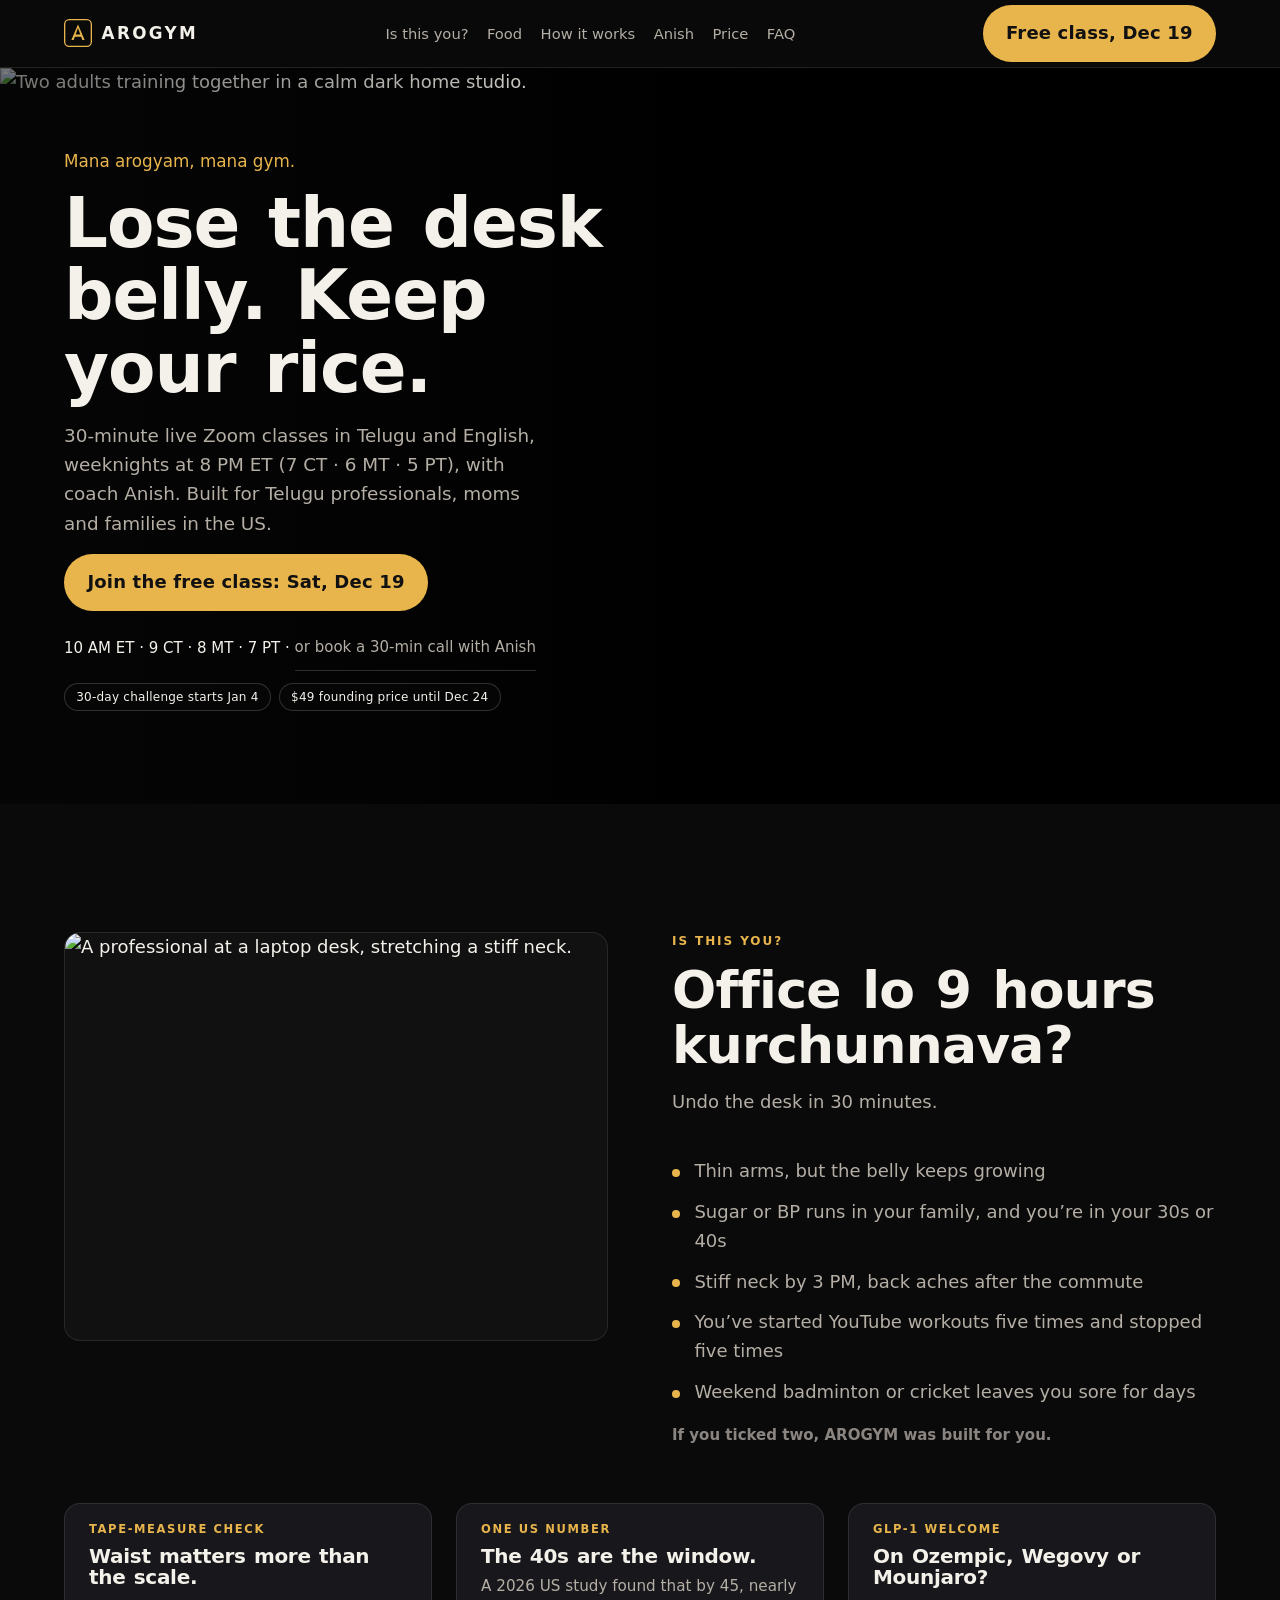
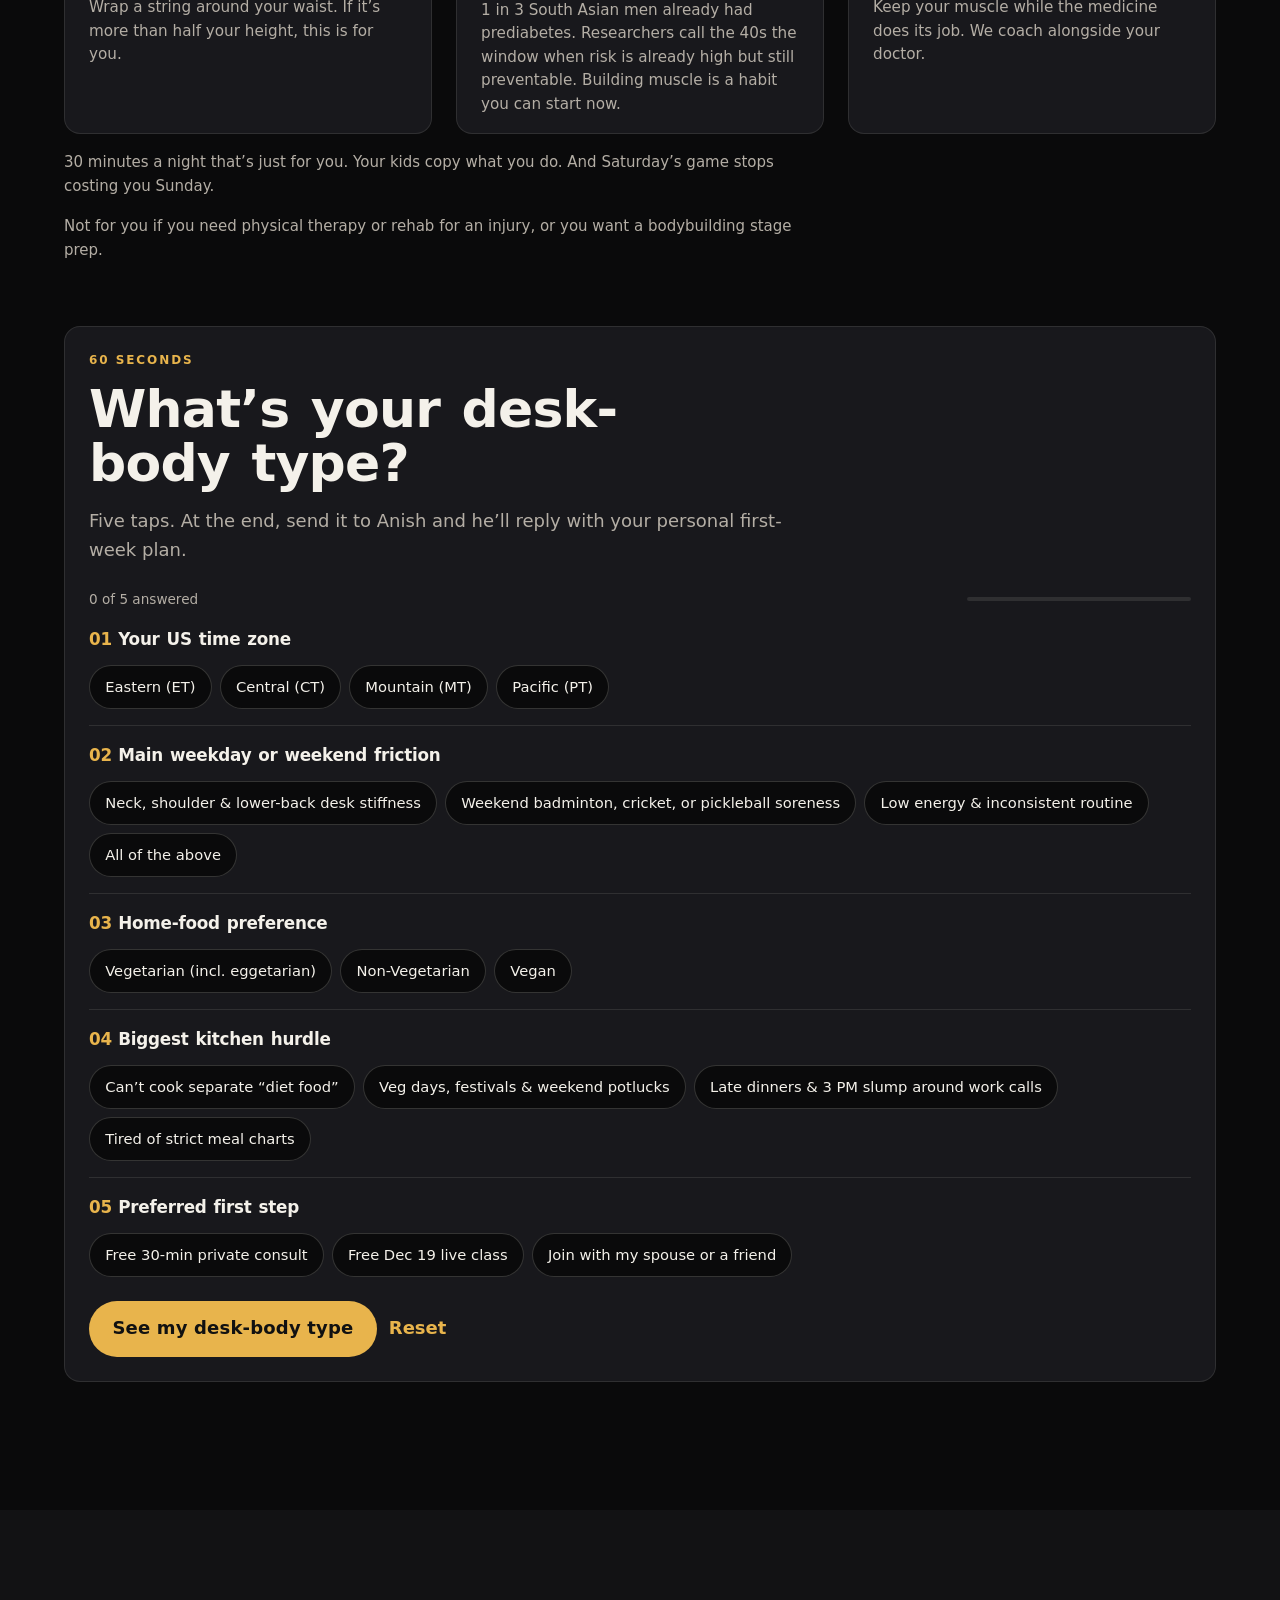
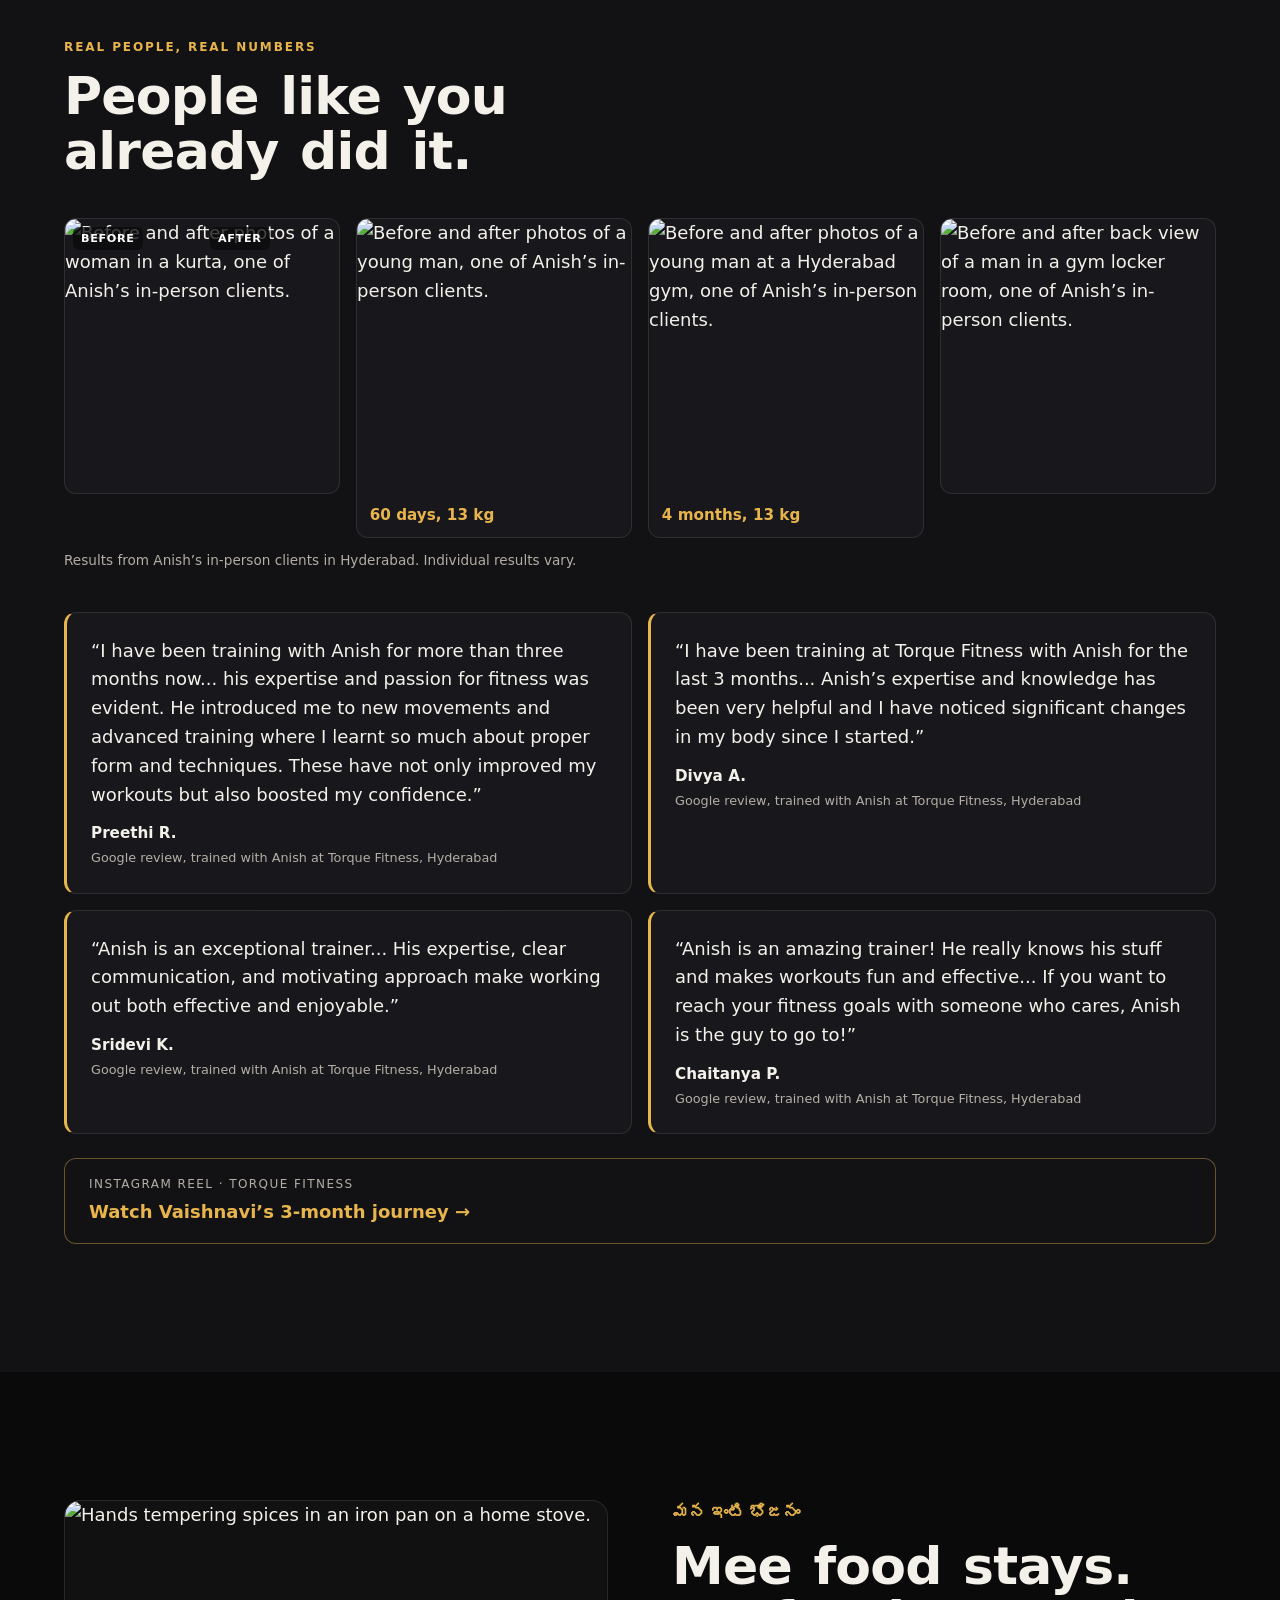
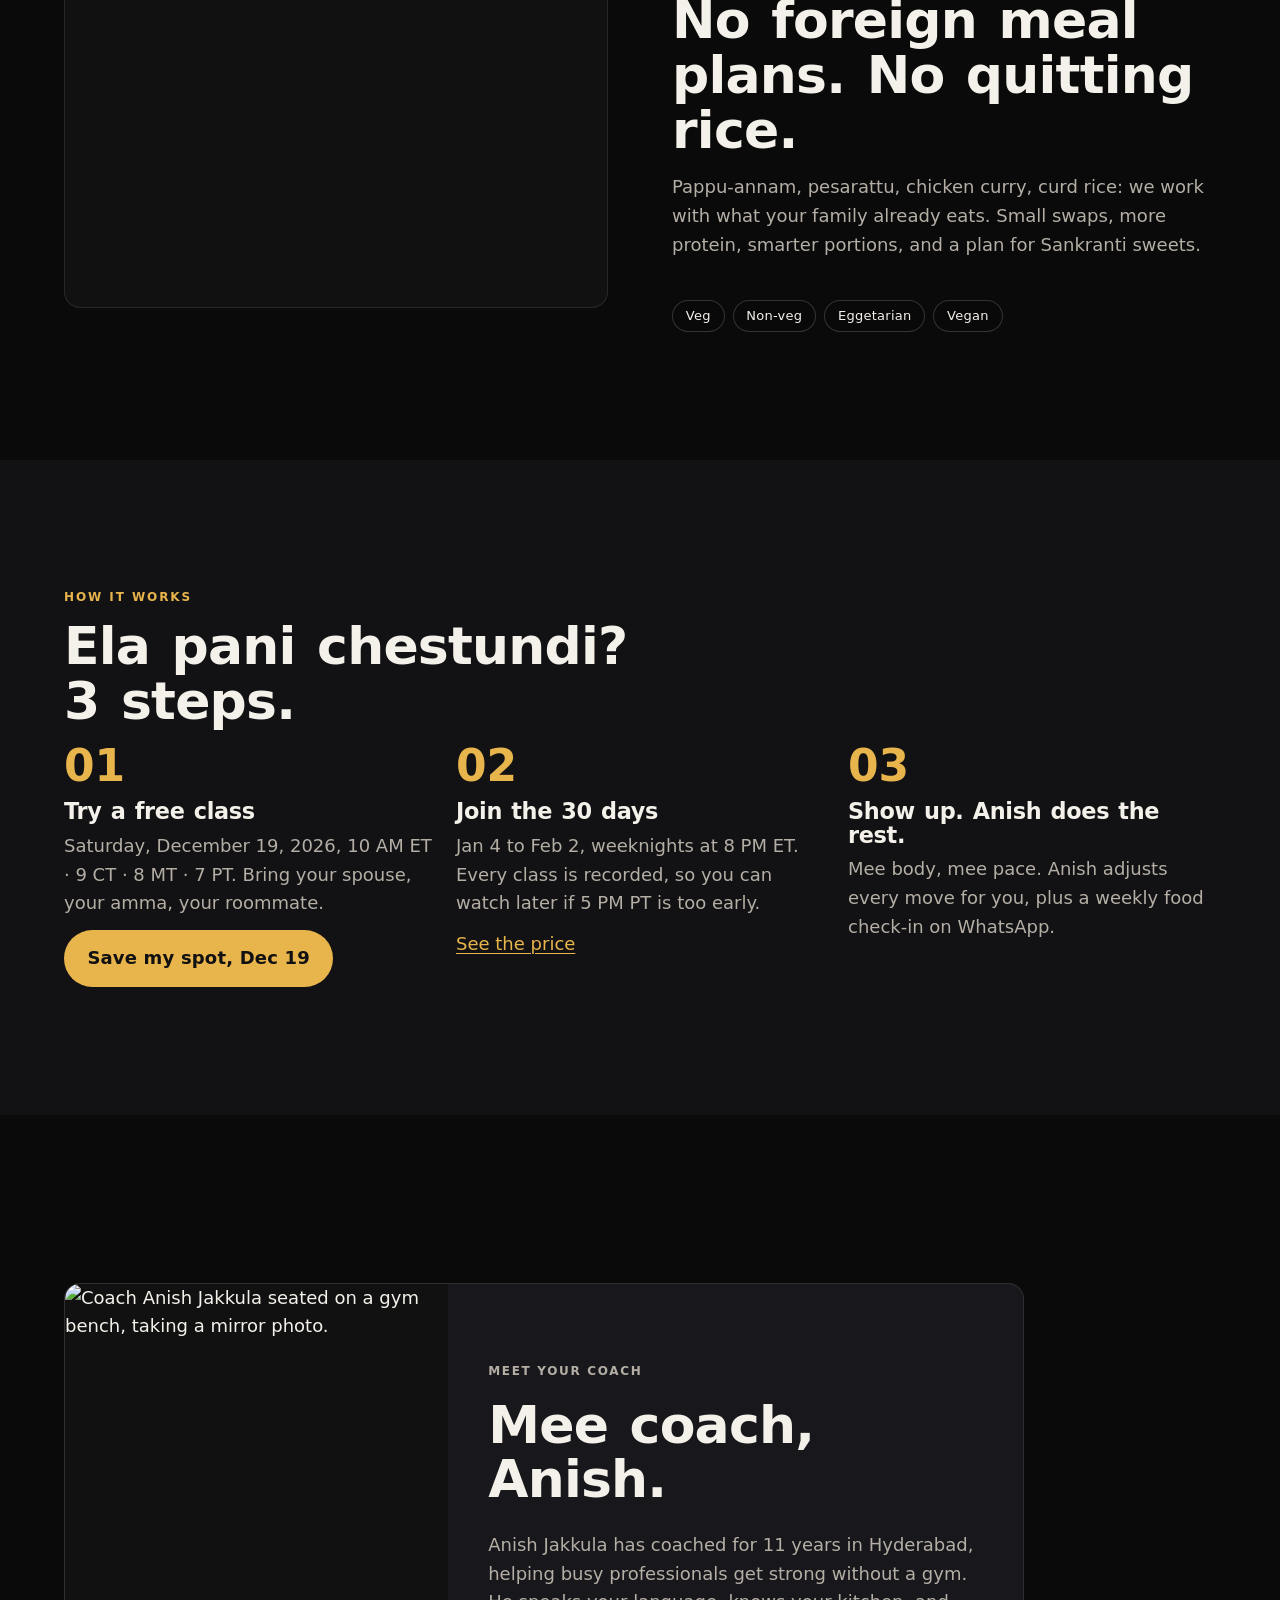
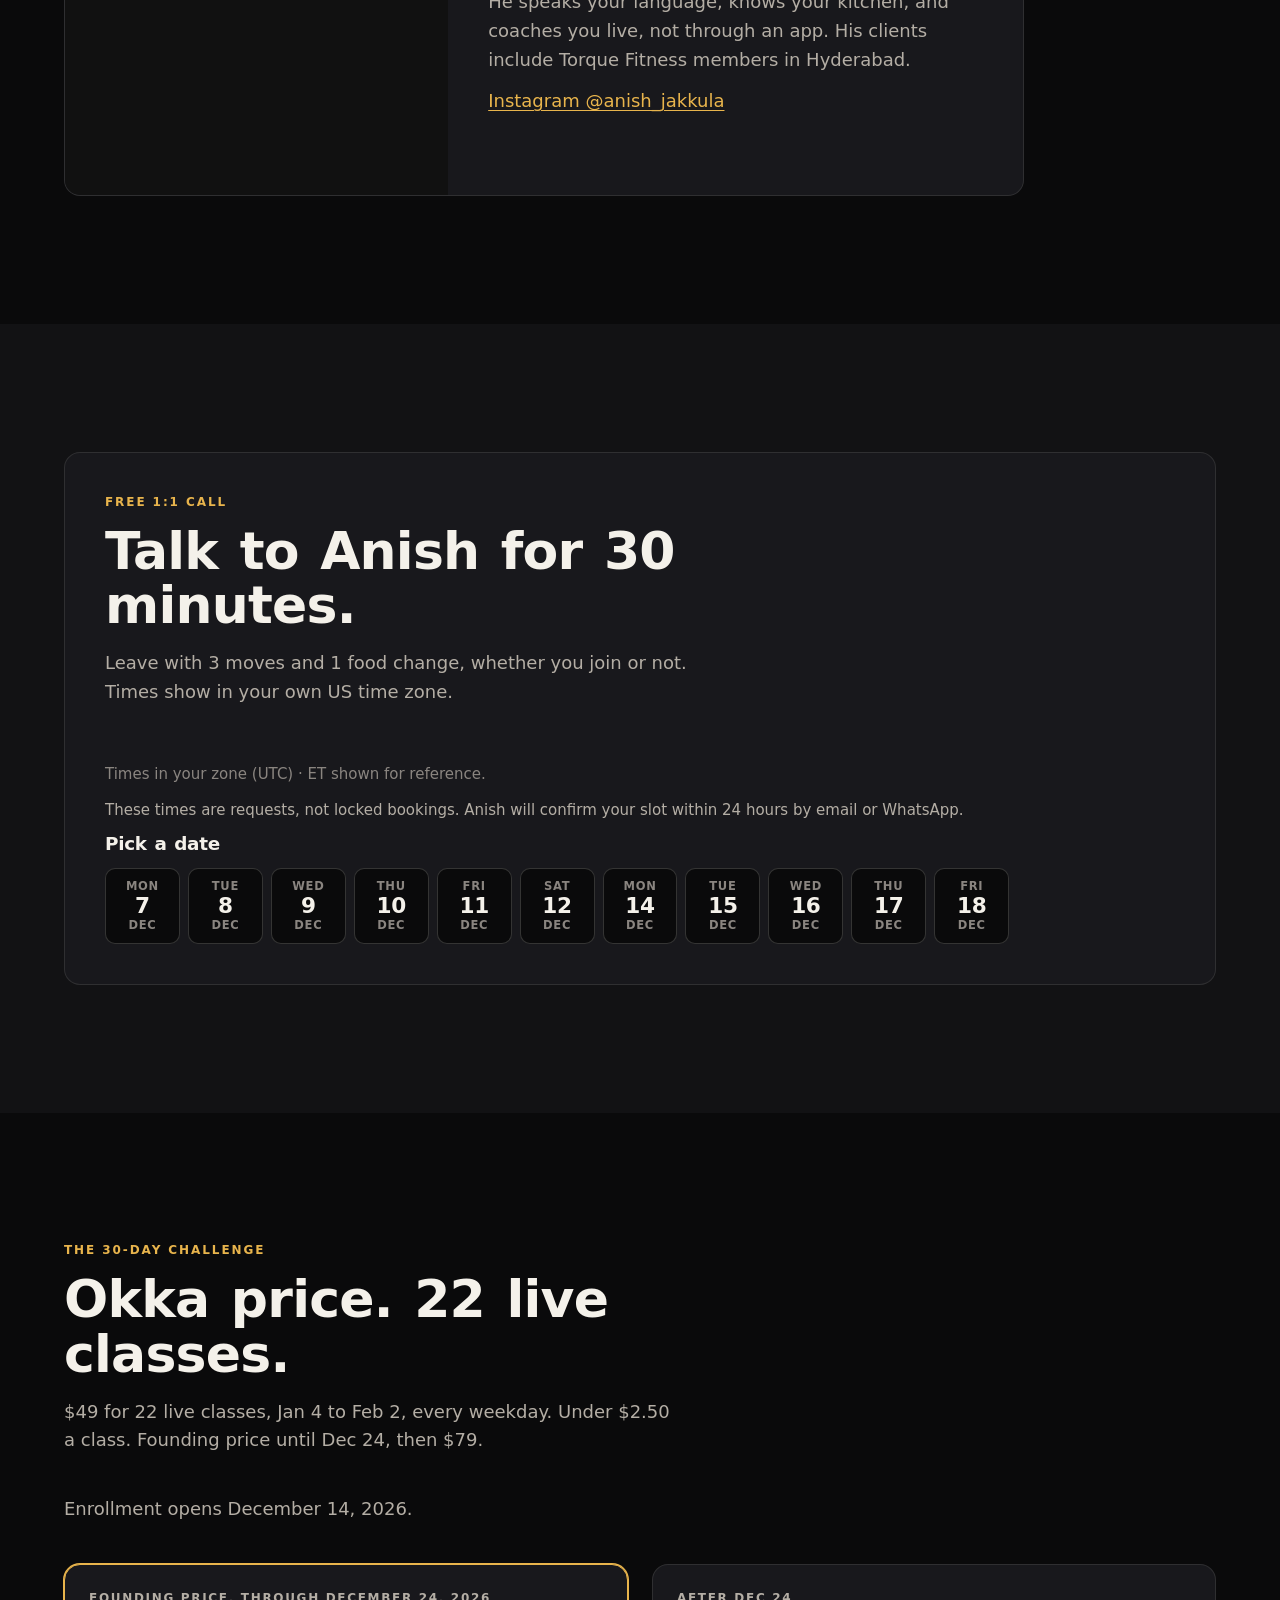
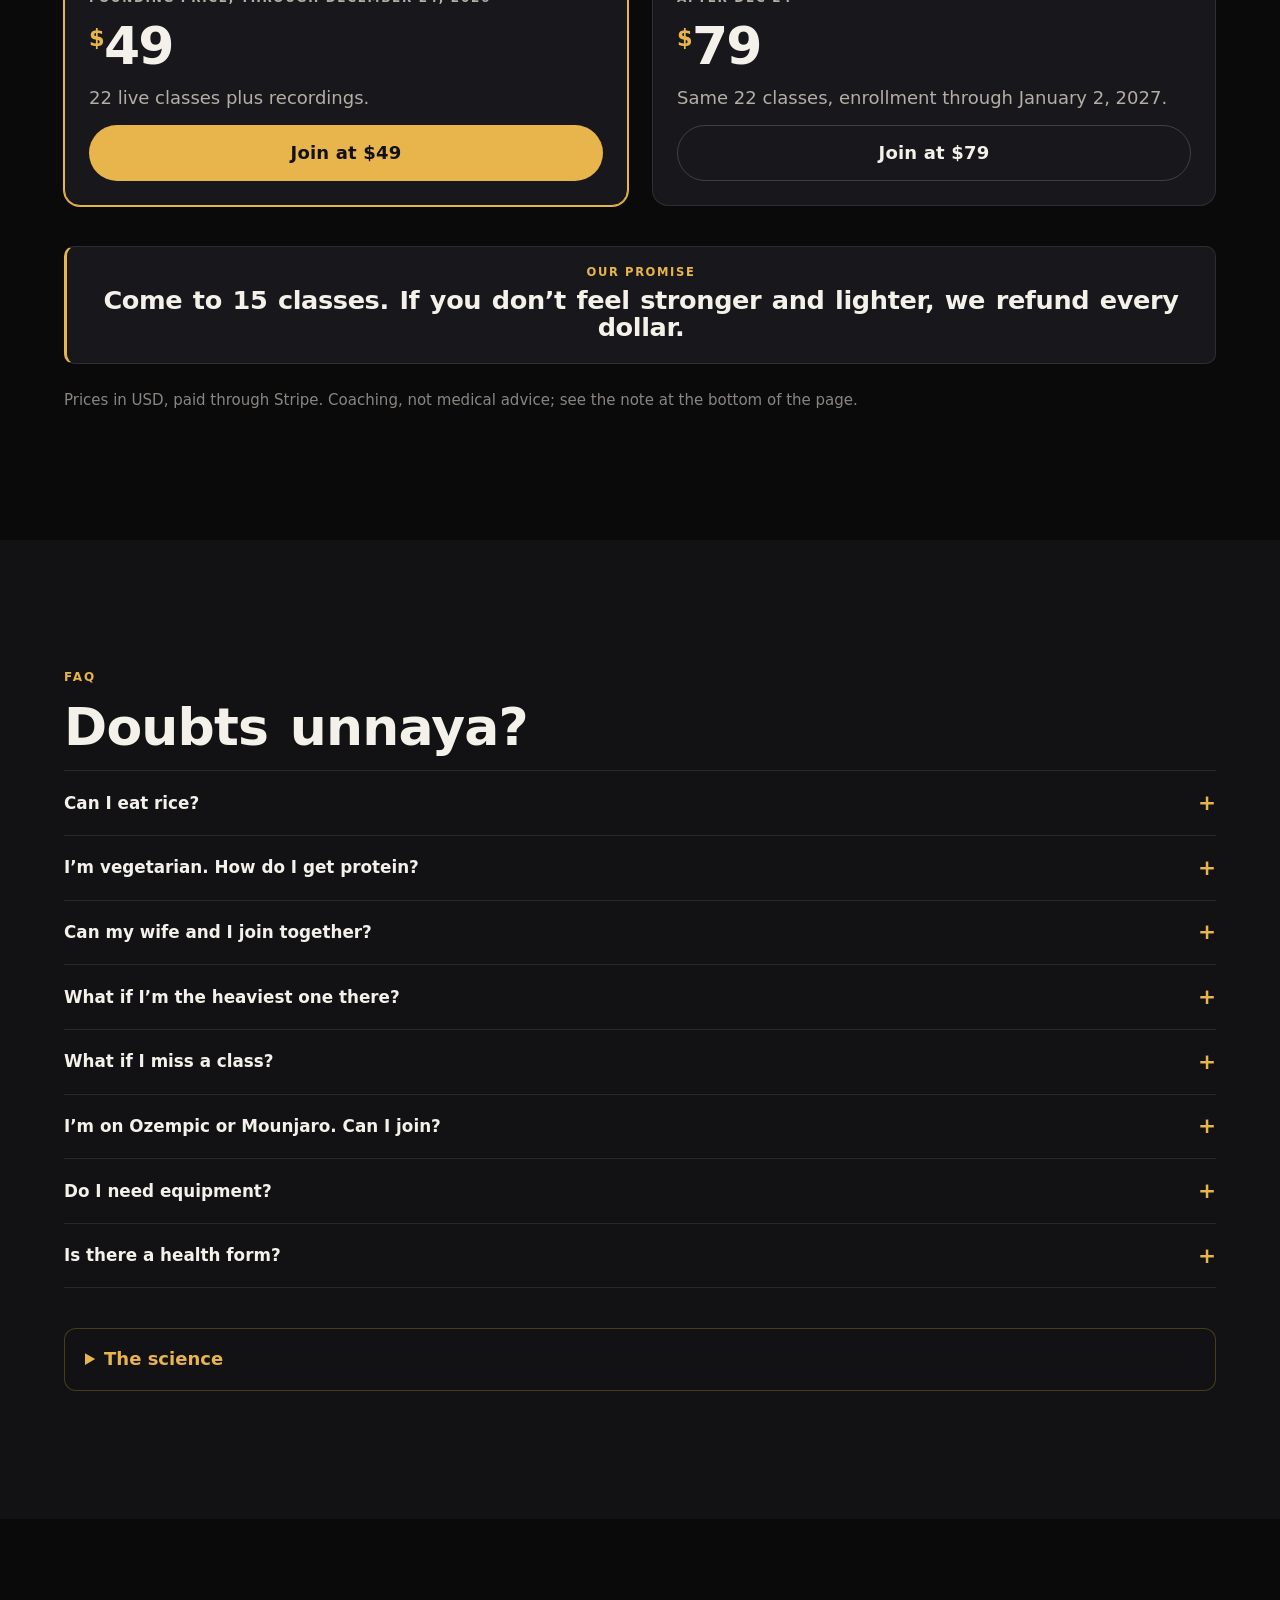
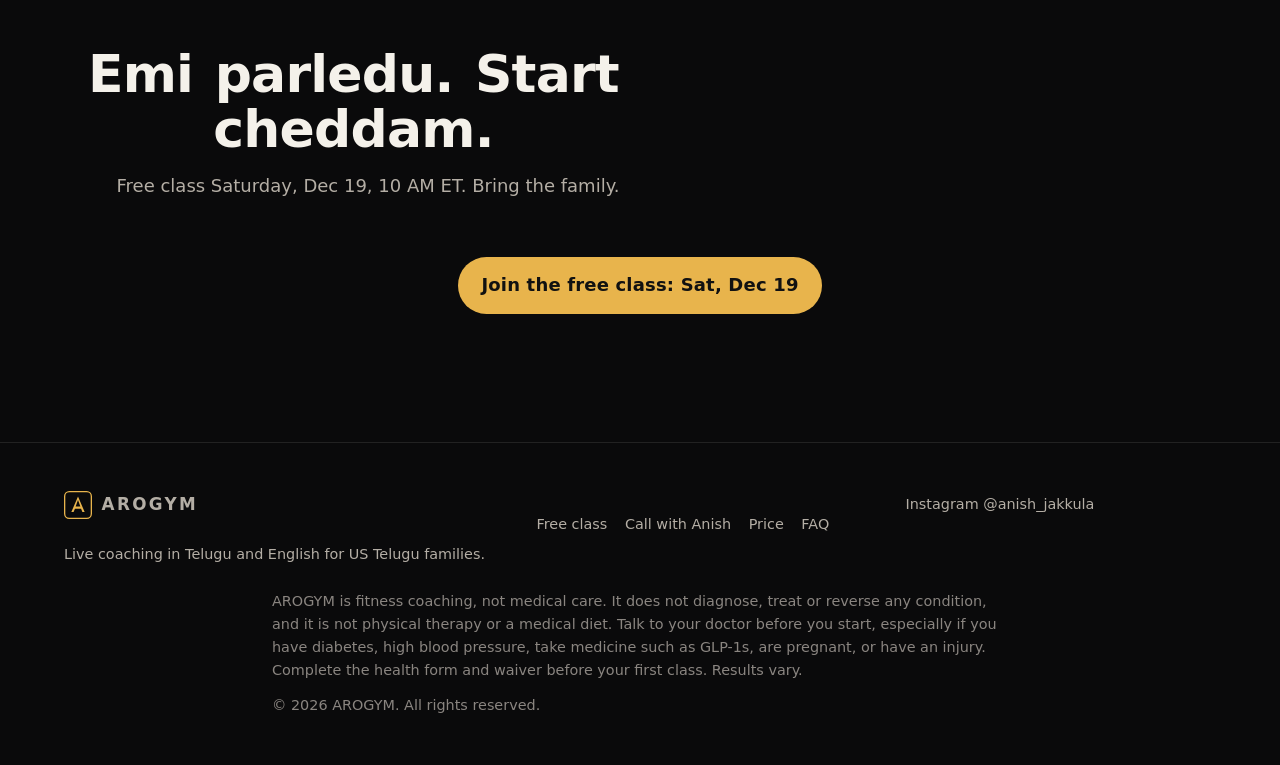
==== site/index.html @ 2d195672 "Add AROGYM v8 text source Replace the v7 site HTML, CSS, and scripts with the shorter page and add c" ====
<!DOCTYPE html>
<html lang="en" class="no-js">
<head>
  <meta charset="utf-8">
  <meta name="viewport" content="width=device-width, initial-scale=1">
  <script>document.documentElement.classList.replace("no-js","js");</script>
  <title>AROGYM — Lose the desk belly. Keep your rice. Live Telugu coaching in the US</title>
  <meta name="description" content="30-minute live Zoom classes in Telugu and English, weeknights at 8 PM ET, with coach Anish. Free class Saturday, Dec 19. 30-day challenge starts Jan 4: $49 for 22 live classes.">
  <meta name="theme-color" content="#0a0a0b">
  <link rel="canonical" href="https://arogym.pages.dev/">
  <meta property="og:type" content="website">
  <meta property="og:url" content="https://arogym.pages.dev/">
  <meta property="og:site_name" content="AROGYM">
  <meta property="og:title" content="AROGYM — Mana arogyam, mana gym.">
  <meta property="og:description" content="Lose the desk belly. Keep your rice. Live Zoom classes in Telugu and English for US Telugu professionals and families. Free class Sat, Dec 19.">
  <meta property="og:image" content="https://arogym.pages.dev/img/og-brand-hero.jpg">
  <meta property="og:image:width" content="1200">
  <meta property="og:image:height" content="630">
  <meta property="og:image:alt" content="Two adults training together in a calm dark home studio — AROGYM coaching for strength and mobility.">
  <meta name="twitter:card" content="summary_large_image">
  <meta name="twitter:title" content="AROGYM — Mana arogyam, mana gym.">
  <meta name="twitter:description" content="Lose the desk belly. Keep your rice. Free live class Sat, Dec 19, 10 AM ET.">
  <meta name="twitter:image" content="https://arogym.pages.dev/img/og-brand-hero.jpg">
  <link rel="icon" href="favicon.svg" type="image/svg+xml">
  <link rel="preload" href="fonts/clash-display-700.woff2" as="font" type="font/woff2" crossorigin>
  <link rel="preload" href="fonts/manrope-latin.woff2" as="font" type="font/woff2" crossorigin>
  <link rel="preload" href="img/brand-hero.avif" as="image" type="image/avif">
  <link rel="stylesheet" href="fonts.css">
  <link rel="stylesheet" href="styles.css">
</head>
<body>
  <a class="skip" href="#main">Skip to content</a>

  <header class="nav">
    <div class="nav__inner">
      <a class="wordmark" href="#top" aria-label="AROGYM home">
        <img class="wordmark__mark" src="img/mark.svg" width="32" height="32" alt="">
        <span class="wordmark__name">AROGYM</span>
      </a>
      <nav class="nav__links" aria-label="Primary">
        <a href="#is-this-you">Is this you?</a>
        <a href="#food">Food</a>
        <a href="#how">How it works</a>
        <a href="#anish">Anish</a>
        <a href="#pricing">Price</a>
        <a href="#faq">FAQ</a>
      </nav>
      <a class="btn btn--primary nav__cta" href="#how">Free class, Dec 19</a>
    </div>
  </header>

  <main id="main">
    <!-- 1 · Hero -->
    <section class="hero" id="top" aria-label="AROGYM live coaching">
      <div class="hero__media">
        <picture>
          <source type="image/avif" srcset="img/brand-hero.avif">
          <source type="image/webp" srcset="img/brand-hero.webp">
          <img src="img/brand-hero.jpg" width="1600" height="900" alt="Two adults training together in a calm dark home studio." decoding="async" fetchpriority="high" loading="eager">
        </picture>
      </div>
      <div class="hero__shade" aria-hidden="true"></div>
      <div class="hero__content">
        <p class="hero__eyebrow">Mana arogyam, mana gym.</p>
        <h1 class="hero__promise">Lose the desk belly. Keep your rice.</h1>
        <p class="hero__lead">30-minute live Zoom classes in Telugu and English, weeknights at <span data-config="classTimeLabel">8 PM ET</span> (7 CT · 6 MT · 5 PT), with coach Anish. Built for Telugu professionals, moms and families in the US.</p>
        <div class="btn-row">
          <a class="btn btn--primary" href="#how">Join the free class: Sat, Dec 19</a>
        </div>
        <p class="hero__tertiary">10 AM ET · 9 CT · 8 MT · 7 PT · <a href="#consult">or book a 30-min call with Anish</a></p>
        <ul class="chips">
          <li>30-day challenge starts Jan 4</li>
          <li>$<span data-config="earlyBirdPrice">49</span> founding price until Dec 24</li>
          <li data-slot="couplesPrice" hidden><span data-config="couplesPriceLabel"></span></li>
        </ul>
      </div>
    </section>

    <!-- 2 · Is this you? -->
    <section class="section" id="is-this-you">
      <div class="wrap">
        <div class="feature reveal">
          <figure class="feature__media">
            <picture>
              <source type="image/avif" srcset="img/wfh-posture.avif">
              <source type="image/webp" srcset="img/wfh-posture.webp">
              <img src="img/wfh-posture.jpg" width="1200" height="900" alt="A professional at a laptop desk, stretching a stiff neck." loading="lazy" decoding="async">
            </picture>
          </figure>
          <div>
            <p class="section__kicker">Is this you?</p>
            <h2 class="section__title">Office lo 9 hours kurchunnava?</h2>
            <p class="section__lead">Undo the desk in 30 minutes.</p>
            <ul class="get-list">
              <li>Thin arms, but the belly keeps growing</li>
              <li>Sugar or BP runs in your family, and you’re in your 30s or 40s</li>
              <li>Stiff neck by 3 PM, back aches after the commute</li>
              <li>You’ve started YouTube workouts five times and stopped five times</li>
              <li>Weekend badminton or cricket leaves you sore for days</li>
            </ul>
            <p class="feature__fact"><strong>If you ticked two, AROGYM was built for you.</strong></p>
          </div>
        </div>
        <div class="pref-grid reveal">
          <article class="pref-card">
            <p class="pref-card__kicker">Tape-measure check</p>
            <h3>Waist matters more than the scale.</h3>
            <p>Wrap a string around your waist. If it’s more than half your height, this is for you.</p>
          </article>
          <article class="pref-card">
            <p class="pref-card__kicker">One US number</p>
            <h3>The 40s are the window.</h3>
            <p>A 2026 US study found that by 45, nearly 1 in 3 South Asian men already had prediabetes. Researchers call the 40s the window when risk is already high but still preventable. Building muscle is a habit you can start now.</p>
          </article>
          <article class="pref-card">
            <p class="pref-card__kicker">GLP-1 welcome</p>
            <h3>On Ozempic, Wegovy or Mounjaro?</h3>
            <p>Keep your muscle while the medicine does its job. We coach alongside your doctor.</p>
          </article>
        </div>
        <p class="pref-nuance reveal">30 minutes a night that’s just for you. Your kids copy what you do. And Saturday’s game stops costing you Sunday.</p>
        <p class="pref-nuance reveal">Not for you if you need physical therapy or rehab for an injury, or you want a bodybuilding stage prep.</p>

        <div class="fitcheck reveal" id="fit-check">
          <div class="fitcheck__head">
            <p class="section__kicker">60 seconds</p>
            <h2 class="section__title">What’s your desk-body type?</h2>
            <p class="section__lead">Five taps. At the end, send it to Anish and he’ll reply with your personal first-week plan.</p>
          </div>
          <div id="fitcheck-app" class="fitcheck__app">
            <p class="consult__fallback">The quiz needs JavaScript. Jump to the <a href="#consult">30-min call with Anish</a> instead.</p>
          </div>
        </div>
      </div>
    </section>

    <!-- 3 · Watch one class (hidden slot: add a real class clip, then set slots.classVideo = true) -->
    <section class="section section--alt" id="watch" data-slot="classVideo" hidden>
      <div class="wrap">
        <p class="section__kicker">Watch one class</p>
        <h2 class="section__title">See a real AROGYM class.</h2>
        <div class="slot-body" data-slot-body="classVideo"><!-- TODO: real class video embed goes here --></div>
      </div>
    </section>

    <!-- 4 · Real people, real numbers (slot ON: Manu-supplied proof, Nov 25) -->
    <section class="section section--alt" id="results" data-slot="testimonials">
      <div class="wrap">
        <p class="section__kicker">Real people, real numbers</p>
        <h2 class="section__title">People like you already did it.</h2>
        <div class="slot-body" data-slot-body="testimonials">
          <div class="proof-photos">
            <figure class="proof-photo proof-photo--tagged">
              <span class="proof-tag proof-tag--before" aria-hidden="true">Before</span><span class="proof-tag proof-tag--after" aria-hidden="true">After</span>
              <picture>
                <source type="image/avif" srcset="img/proof-kurta.avif">
                <source type="image/webp" srcset="img/proof-kurta.webp">
                <img src="img/proof-kurta.jpg" width="640" height="640" alt="Before and after photos of a woman in a kurta, one of Anish’s in-person clients." loading="lazy" decoding="async">
              </picture>
            </figure>
            <figure class="proof-photo">
              <picture>
                <source type="image/avif" srcset="img/proof-vivek.avif">
                <source type="image/webp" srcset="img/proof-vivek.webp">
                <img src="img/proof-vivek.jpg" width="592" height="582" alt="Before and after photos of a young man, one of Anish’s in-person clients." loading="lazy" decoding="async">
              </picture>
              <figcaption>60 days, 13 kg</figcaption>
            </figure>
            <figure class="proof-photo">
              <picture>
                <source type="image/avif" srcset="img/proof-reddy.avif">
                <source type="image/webp" srcset="img/proof-reddy.webp">
                <img src="img/proof-reddy.jpg" width="588" height="557" alt="Before and after photos of a young man at a Hyderabad gym, one of Anish’s in-person clients." loading="lazy" decoding="async">
              </picture>
              <figcaption>4 months, 13 kg</figcaption>
            </figure>
            <figure class="proof-photo">
              <picture>
                <source type="image/avif" srcset="img/proof-back.avif">
                <source type="image/webp" srcset="img/proof-back.webp">
                <img src="img/proof-back.jpg" width="584" height="532" alt="Before and after back view of a man in a gym locker room, one of Anish’s in-person clients." loading="lazy" decoding="async">
              </picture>
            </figure>
          </div>
          <p class="proof-note">Results from Anish’s in-person clients in Hyderabad. Individual results vary.</p>
          <div class="proof-quotes">
            <blockquote class="proof-quote">
              <p>“I have been training with Anish for more than three months now... his expertise and passion for fitness was evident. He introduced me to new movements and advanced training where I learnt so much about proper form and techniques. These have not only improved my workouts but also boosted my confidence.”</p>
              <footer><strong>Preethi R.</strong><span>Google review, trained with Anish at Torque Fitness, Hyderabad</span></footer>
            </blockquote>
            <blockquote class="proof-quote">
              <p>“I have been training at Torque Fitness with Anish for the last 3 months... Anish’s expertise and knowledge has been very helpful and I have noticed significant changes in my body since I started.”</p>
              <footer><strong>Divya A.</strong><span>Google review, trained with Anish at Torque Fitness, Hyderabad</span></footer>
            </blockquote>
            <blockquote class="proof-quote">
              <p>“Anish is an exceptional trainer... His expertise, clear communication, and motivating approach make working out both effective and enjoyable.”</p>
              <footer><strong>Sridevi K.</strong><span>Google review, trained with Anish at Torque Fitness, Hyderabad</span></footer>
            </blockquote>
            <blockquote class="proof-quote">
              <p>“Anish is an amazing trainer! He really knows his stuff and makes workouts fun and effective... If you want to reach your fitness goals with someone who cares, Anish is the guy to go to!”</p>
              <footer><strong>Chaitanya P.</strong><span>Google review, trained with Anish at Torque Fitness, Hyderabad</span></footer>
            </blockquote>
          </div>
          <a class="proof-link" href="https://www.instagram.com/reel/C2hdXPsRw-4/" rel="noopener noreferrer" target="_blank">
            <span class="proof-link__tag">Instagram reel · Torque Fitness</span>
            <span class="proof-link__title">Watch Vaishnavi’s 3-month journey →</span>
          </a>
          <!-- HOLD until Manu confirms: ba-kid.jpg (minor), ba-locker-front-unlabeled.jpg -->
        </div>
      </div>
    </section>

    <!-- 5 · Your food stays -->
    <section class="section" id="food">
      <div class="wrap">
        <div class="feature reveal">
          <figure class="feature__media">
            <picture>
              <source type="image/avif" srcset="img/food-home.avif">
              <source type="image/webp" srcset="img/food-home.webp">
              <img src="img/food-home.jpg" width="1200" height="900" alt="Hands tempering spices in an iron pan on a home stove." loading="lazy" decoding="async">
            </picture>
          </figure>
          <div>
            <p class="section__kicker te">మన ఇంటి భోజనం</p>
            <h2 class="section__title">Mee food stays. No foreign meal plans. No quitting rice.</h2>
            <p class="section__lead">Pappu-annam, pesarattu, chicken curry, curd rice: we work with what your family already eats. Small swaps, more protein, smarter portions, and a plan for Sankranti sweets.</p>
            <ul class="chips chips--static">
              <li>Veg</li><li>Non-veg</li><li>Eggetarian</li><li>Vegan</li>
            </ul>
          </div>
        </div>
      </div>
    </section>

    <!-- 6 · How it works -->
    <section class="section section--alt" id="how">
      <div class="wrap">
        <p class="section__kicker reveal">How it works</p>
        <h2 class="section__title reveal">Ela pani chestundi? 3 steps.</h2>
        <ol class="steps steps--three">
          <li class="step reveal" id="free-class">
            <div class="step__num" aria-hidden="true">01</div>
            <h3>Try a free class</h3>
            <p><span data-config="tasterDateLabel">Saturday, December 19, 2026</span>, 10 AM ET · 9 CT · 8 MT · 7 PT. Bring your spouse, your amma, your roommate.</p>
            <!-- TODO: Tally free-class registration -->
            <a class="btn btn--primary" href="#" data-config="tallyTaster" data-config-mode="href" data-todo="tally-taster">Save my spot, Dec 19</a>
          </li>
          <li class="step reveal">
            <div class="step__num" aria-hidden="true">02</div>
            <h3>Join the 30 days</h3>
            <p>Jan 4 to Feb 2, weeknights at <span data-config="classTimeLabel">8 PM ET</span>. Every class is recorded, so you can watch later if 5 PM PT is too early.</p>
            <a href="#pricing">See the price</a>
          </li>
          <li class="step reveal">
            <div class="step__num" aria-hidden="true">03</div>
            <h3>Show up. Anish does the rest.</h3>
            <p>Mee body, mee pace. Anish adjusts every move for you, plus a weekly food check-in on WhatsApp.</p>
          </li>
        </ol>
      </div>
    </section>

    <!-- 7 · Meet Anish -->
    <section class="section" id="anish">
      <div class="wrap">
        <div class="team-grid">
          <article class="team-card reveal">
            <figure class="team-card__photo">
              <picture>
                <source type="image/avif" srcset="img/trainer.avif">
                <source type="image/webp" srcset="img/trainer.webp">
                <img src="img/trainer.jpg" width="600" height="800" alt="Coach Anish Jakkula seated on a gym bench, taking a mirror photo." loading="lazy" decoding="async">
              </picture>
            </figure>
            <div class="team-card__body">
              <p class="team-card__role">Meet your coach</p>
              <h2 class="section__title">Mee coach, Anish.</h2>
              <p>Anish Jakkula has coached for 11 years in Hyderabad, helping busy professionals get strong without a gym. He speaks your language, knows your kitchen, and coaches you live, not through an app. His clients include Torque Fitness members in Hyderabad.</p>
              <!-- Hidden slot: verified certifications + people coached. Set slots.coachCredentials = true when real. -->
              <ul class="get-list" data-slot="coachCredentials" hidden>
                <li data-config="coachCertsLabel"></li>
                <li data-config="coachClientsLabel"></li>
              </ul>
              <p><a href="https://www.instagram.com/anish_jakkula" rel="noopener noreferrer">Instagram @anish_jakkula</a></p>
            </div>
          </article>
        </div>
      </div>
    </section>

    <!-- Consult -->
    <section class="section section--alt" id="consult">
      <div class="wrap">
        <div class="consult reveal">
          <div class="consult__intro">
            <p class="section__kicker">Free 1:1 call</p>
            <h2 class="section__title">Talk to Anish for 30 minutes.</h2>
            <p class="section__lead">Leave with 3 moves and 1 food change, whether you join or not. Times show in your own US time zone.</p>
          </div>
          <div id="consult-prefill-banner" class="consult__prefill-banner" hidden></div>
          <div id="consult-booking" class="consult__booking">
            <p class="consult__fallback">The time picker needs JavaScript. Message Anish on <a href="https://www.instagram.com/anish_jakkula" rel="noopener noreferrer">Instagram</a> with your US time zone and a few times that work.</p>
          </div>
        </div>
      </div>
    </section>

    <!-- 8 · Price -->
    <section class="section" id="pricing">
      <div class="wrap">
        <p class="section__kicker reveal">The 30-day challenge</p>
        <h2 class="section__title reveal">Okka price. 22 live classes.</h2>
        <p class="section__lead reveal">$<span data-config="earlyBirdPrice">49</span> for 22 live classes, Jan 4 to Feb 2, every weekday. Under $2.50 a class. Founding price until Dec 24, then $<span data-config="standardPrice">79</span>.</p>
        <p class="section__lead reveal" data-enroll-status>Enrollment opens December 14, 2026.</p>
        <div class="price-grid">
          <article class="price-card price-card--featured reveal" data-early-bird-card>
            <p class="price-card__label" data-early-bird-state>Founding price, through December 24, 2026</p>
            <p class="price-card__amt"><span>$</span><span data-config="earlyBirdPrice">49</span></p>
            <p>22 live classes plus recordings.</p>
            <!-- TODO: Stripe Payment Link — Founding $49 -->
            <a class="btn btn--primary" href="#" data-config="stripeEarlyBird" data-config-mode="href" data-todo="stripe-early-bird">Join at $<span data-config="earlyBirdPrice">49</span></a>
          </article>
          <article class="price-card reveal">
            <p class="price-card__label">After Dec 24</p>
            <p class="price-card__amt"><span>$</span><span data-config="standardPrice">79</span></p>
            <p>Same 22 classes, enrollment through <span data-config="enrollEndLabel">January 2, 2027</span>.</p>
            <!-- TODO: Stripe Payment Link — Standard $79 -->
            <a class="btn btn--ghost" href="#" data-config="stripeStandard" data-config-mode="href" data-todo="stripe-standard">Join at $<span data-config="standardPrice">79</span></a>
          </article>
          <!-- Hidden slot: couples price. Set couplesPrice + slots.couplesPrice = true once Manu decides. -->
          <article class="price-card reveal" data-slot="couplesPrice" hidden>
            <p class="price-card__label">Couples</p>
            <p class="price-card__amt"><span>$</span><span data-config="couplesPrice"></span></p>
            <p data-config="couplesPriceLabel"></p>
            <a class="btn btn--ghost" href="#" data-config="stripeCouples" data-config-mode="href" data-todo="stripe-couples">Join together</a>
          </article>
        </div>
        <div class="value-anchor reveal">
          <p class="value-anchor__tag">Our promise</p>
          <h3 data-config="guaranteeLabel">Come to 15 classes. If you don’t feel stronger and lighter, we refund every dollar.</h3>
        </div>
        <!-- Hidden slot: founding families wall (real names with permission only). -->
        <div class="slot-body reveal" data-slot="foundingWall" hidden><!-- TODO: founding families --></div>
        <p class="price-note">Prices in USD, paid through Stripe. Coaching, not medical advice; see the note at the bottom of the page.</p>
      </div>
    </section>

    <!-- 9 · FAQ -->
    <section class="section section--alt" id="faq">
      <div class="wrap">
        <p class="section__kicker reveal">FAQ</p>
        <h2 class="section__title reveal">Doubts unnaya?</h2>
        <div class="faq reveal">
          <details>
            <summary>Can I eat rice?</summary>
            <p>Yes. We work on portions and what goes with your rice, not on quitting it.</p>
          </details>
          <details>
            <summary>I’m vegetarian. How do I get protein?</summary>
            <p>Anish helps you add protein from the food your family already cooks, whether you’re veg, eggetarian or vegan. Small swaps, not a new menu.</p>
          </details>
          <details>
            <summary>Can my wife and I join together?</summary>
            <p>Yes. Two mats in one living room works great. Ask Anish about joining as a household on your free call.</p>
          </details>
          <details>
            <summary>What if I’m the heaviest one there?</summary>
            <p>Everyone starts somewhere. Anish gives an easier version of every move, and you go at your own pace.</p>
          </details>
          <details>
            <summary>What if I miss a class?</summary>
            <p>Every class is recorded, so you can catch up the same night or the next morning.</p>
          </details>
          <details>
            <summary>I’m on Ozempic or Mounjaro. Can I join?</summary>
            <p>Yes, alongside your doctor. Strength work helps you keep muscle while the medicine does its job. Tell your doctor you’re starting, and mention it on your health form.</p>
          </details>
          <details>
            <summary>Do I need equipment?</summary>
            <p>No. A bit of floor space and your phone or laptop. A mat helps.</p>
          </details>
          <details>
            <summary>Is there a health form?</summary>
            <p>Yes. A short PAR-Q health form and a waiver, both before your first class. <!-- TODO: Tally URLs --><a href="#" data-config="tallyHealth" data-config-mode="href" data-todo="tally-health">Health form</a> · <a href="#" data-config="tallyWaiver" data-config-mode="href" data-todo="tally-waiver">Waiver</a></p>
          </details>
        </div>
        <details class="science reveal">
          <summary>The science</summary>
          <ul>
            <li>Prediabetes by 45 in South Asian men, and the 40s as a preventable window: MASALA + MESA cohorts, <em>Journal of the American Heart Association</em>, Feb 2026. Reported by <a href="https://www.downtoearth.org.in/health/diabetes-risk-rises-early-for-south-asians-in-us-despite-healthy-lifestyle-researchers-warn" rel="noopener noreferrer">Down To Earth</a> and <a href="https://theprint.in/health/south-asians-eat-better-yet-have-higher-risk-of-diabetes-heart-disease-by-45-us-study-flags-paradox/2853614" rel="noopener noreferrer">ThePrint</a>.</li>
            <li>Waist under half your height: <a href="https://www.nice.org.uk/news/articles/keep-the-size-of-your-waist-to-less-than-half-of-your-height-nice--recommends" rel="noopener noreferrer">NICE guidance, 2022</a>.</li>
            <li>Protein and strength training to keep muscle on GLP-1 medicines: <a href="https://www.healthline.com/health-news/protein-muscle-loss-weight-loss-drugs" rel="noopener noreferrer">Healthline, July 2025</a>.</li>
          </ul>
        </details>
      </div>
    </section>

    <!-- Closing -->
    <section class="section" id="start">
      <div class="wrap closing reveal">
        <h2 class="section__title">Emi parledu. Start cheddam.</h2>
        <p class="section__lead">Free class Saturday, Dec 19, 10 AM ET. Bring the family.</p>
        <a class="btn btn--primary" href="#how">Join the free class: Sat, Dec 19</a>
      </div>
    </section>
  </main>

  <!-- 10 · Disclaimer, contact, footer -->
  <footer class="footer">
    <div class="wrap footer__grid">
      <div>
        <a class="wordmark" href="#top">
          <img class="wordmark__mark" src="img/mark.svg" width="32" height="32" alt="">
          <span class="wordmark__name">AROGYM</span>
        </a>
        <p class="footer__blurb">Live coaching in Telugu and English for US Telugu families.</p>
      </div>
      <nav aria-label="Footer">
        <a href="#how">Free class</a>
        <a href="#consult">Call with Anish</a>
        <a href="#pricing">Price</a>
        <a href="#faq">FAQ</a>
      </nav>
      <div>
        <a href="https://www.instagram.com/anish_jakkula" rel="noopener noreferrer">Instagram @anish_jakkula</a>
        <!-- Hidden slot: contact. Set whatsappNumberLabel / contactEmail and slots.contact = true. -->
        <p data-slot="contact" hidden>
          <a href="#" data-config="whatsappChat" data-config-mode="href"><span data-config="whatsappNumberLabel"></span></a><br>
          <a href="#" data-config="contactEmail" data-config-mode="mailto"></a>
        </p>
      </div>
    </div>
    <div class="wrap footer__fine">
      <p>AROGYM is fitness coaching, not medical care. It does not diagnose, treat or reverse any condition, and it is not physical therapy or a medical diet. Talk to your doctor before you start, especially if you have diabetes, high blood pressure, take medicine such as GLP-1s, are pregnant, or have an injury. Complete the health form and waiver before your first class. Results vary.</p>
      <p style="margin-top:0.75rem">© 2026 AROGYM. All rights reserved.</p>
    </div>
  </footer>

  <div class="cta-bar" role="region" aria-label="Free class">
    <p class="cta-bar__meta"><strong>Free class · Sat, Dec 19</strong><br>10 AM ET · 7 AM PT</p>
    <a class="btn btn--primary" href="#how">Join free</a>
  </div>

  <script src="config.js" defer></script>
  <script src="consult.js" defer></script>
</body>
</html>
---- site/fonts.css ----
/* Self-hosted webfonts — font-display: swap; latin (+ Telugu) subsets only */

@font-face {
  font-family: "Clash Display";
  src: url("fonts/clash-display-600.woff2") format("woff2");
  font-weight: 600;
  font-style: normal;
  font-display: swap;
  unicode-range: U+0000-00FF, U+0131, U+0152-0153, U+02BB-02BC, U+02C6, U+02DA, U+02DC, U+0304, U+0308, U+0329, U+2000-206F, U+20AC, U+2122, U+2191, U+2193, U+2212, U+2215, U+FEFF, U+FFFD;
}

@font-face {
  font-family: "Clash Display";
  src: url("fonts/clash-display-700.woff2") format("woff2");
  font-weight: 700;
  font-style: normal;
  font-display: swap;
  unicode-range: U+0000-00FF, U+0131, U+0152-0153, U+02BB-02BC, U+02C6, U+02DA, U+02DC, U+0304, U+0308, U+0329, U+2000-206F, U+20AC, U+2122, U+2191, U+2193, U+2212, U+2215, U+FEFF, U+FFFD;
}

@font-face {
  font-family: "Manrope";
  src: url("fonts/manrope-latin.woff2") format("woff2");
  font-weight: 400 600;
  font-style: normal;
  font-display: swap;
  unicode-range: U+0000-00FF, U+0131, U+0152-0153, U+02BB-02BC, U+02C6, U+02DA, U+02DC, U+0304, U+0308, U+0329, U+2000-206F, U+20AC, U+2122, U+2191, U+2193, U+2212, U+2215, U+FEFF, U+FFFD;
}

@font-face {
  font-family: "Noto Sans Telugu";
  src: url("fonts/noto-sans-telugu-700-telugu.woff2") format("woff2");
  font-weight: 700;
  font-style: normal;
  font-display: swap;
  unicode-range: U+0951-0952, U+0964-0965, U+0B83, U+0C00-0C7F, U+1CD5-1CD6, U+1CD8, U+1CDA, U+1CF2, U+200C-200D, U+25CC;
}
---- site/styles.css ----
/* AROGYM — premium dark, one gold accent, strict spacing scale */

:root {
  --bg: #0a0a0b;
  --bg-elevated: #121214;
  --bg-card: #18181c;
  --bg-card-hover: #1e1e24;
  --text: #f4f1ea;
  --text-muted: #b4aea5;
  --text-dim: #8a8580;
  --accent: #e8b44c;
  --accent-hover: #f3c56a;
  --accent-soft: rgba(232, 180, 76, 0.14);
  --line: rgba(244, 241, 234, 0.1);
  --line-strong: rgba(244, 241, 234, 0.18);
  --shadow: 0 24px 60px rgba(0, 0, 0, 0.45);
  --font-display: "Clash Display", "Manrope", system-ui, sans-serif;
  --font-body: "Manrope", system-ui, sans-serif;
  --font-te: "Noto Sans Telugu", "Noto Sans", sans-serif;
  --space-1: 0.25rem;
  --space-2: 0.5rem;
  --space-3: 0.75rem;
  --space-4: 1rem;
  --space-5: 1.5rem;
  --space-6: 2.5rem;
  --space-7: 4rem;
  --space-8: 6rem;
  --space-9: 8rem;
  --nav-h: 4.25rem;
  --cta-bar-h: 4.75rem;
  --container: 72rem;
  --measure: 38rem;
  --radius: 1rem;
  --radius-sm: 0.625rem;
  --ease: 180ms ease;
}

*,
*::before,
*::after { box-sizing: border-box; }

html {
  scroll-behavior: smooth;
  background: var(--bg);
  color: var(--text);
}

body {
  margin: 0;
  font-family: var(--font-body);
  font-size: 1.0625rem;
  line-height: 1.6;
  background: var(--bg);
  color: var(--text);
  -webkit-font-smoothing: antialiased;
  text-rendering: optimizeLegibility;
  padding-bottom: calc(var(--cta-bar-h) + 1.25rem + env(safe-area-inset-bottom, 0px));
}

img, picture, svg { display: block; max-width: 100%; height: auto; }
button, input, select, textarea, a { font: inherit; }
h1, h2, h3, h4 { font-family: var(--font-display); font-weight: 700; line-height: 1.05; letter-spacing: -0.015em; word-spacing: 0.08em; margin: 0; }
p { margin: 0; }
ul, ol { margin: 0; padding: 0; list-style: none; }

a {
  color: var(--accent);
  text-decoration-thickness: 1px;
  text-underline-offset: 0.18em;
  transition: color var(--ease);
}
a:hover { color: var(--accent-hover); }

:focus-visible {
  outline: 2px solid var(--accent);
  outline-offset: 3px;
}

.skip {
  position: absolute;
  left: var(--space-4);
  top: -6rem;
  z-index: 100;
  background: var(--accent);
  color: #111;
  font-weight: 600;
  padding: 0.75rem 1rem;
  border-radius: var(--radius-sm);
}
.skip:focus { top: var(--space-4); }

.wrap {
  width: min(100% - 2rem, var(--container));
  margin-inline: auto;
}

.te { font-family: var(--font-te); font-weight: 700; letter-spacing: 0; word-spacing: normal; }
.section__kicker.te {
  letter-spacing: 0;
  word-spacing: normal;
  text-transform: none;
  font-size: 1.05rem;
  font-weight: 700;
}

/* Buttons */
.btn {
  display: inline-flex;
  align-items: center;
  justify-content: center;
  min-height: 44px;
  min-width: 44px;
  padding: 0.8rem 1.4rem;
  border-radius: 999px;
  border: 1px solid transparent;
  font-weight: 600;
  letter-spacing: 0.01em;
  text-decoration: none;
  cursor: pointer;
  transition: background var(--ease), color var(--ease), border-color var(--ease), transform var(--ease);
}
.btn:hover { color: #111; }
.btn--primary {
  background: var(--accent);
  color: #111;
}
.btn--primary:hover {
  background: var(--accent-hover);
  color: #111;
}
.btn--ghost {
  background: transparent;
  color: var(--text);
  border-color: var(--line-strong);
}
.btn--ghost:hover {
  border-color: var(--accent);
  color: var(--accent);
  background: var(--accent-soft);
}
.btn[aria-disabled="true"] { cursor: pointer; }

.btn-row {
  display: flex;
  flex-wrap: wrap;
  gap: var(--space-3);
  align-items: center;
}

/* Nav — sticky on desktop; slim top bar on mobile */
.nav {
  position: relative;
  z-index: 40;
  height: var(--nav-h);
  display: flex;
  align-items: center;
  background: rgba(10, 10, 11, 0.72);
  backdrop-filter: blur(16px);
  border-bottom: 1px solid var(--line);
}
.nav__inner {
  width: min(100% - 2rem, var(--container));
  margin-inline: auto;
  display: flex;
  align-items: center;
  justify-content: space-between;
  gap: var(--space-4);
}
.wordmark {
  display: inline-flex;
  align-items: center;
  gap: 0.6rem;
  text-decoration: none;
  color: var(--text);
  min-height: 44px;
}
.wordmark__mark { width: 1.75rem; height: 1.75rem; flex-shrink: 0; }
.wordmark__name {
  font-family: var(--font-display);
  font-weight: 700;
  font-size: 1.05rem;
  letter-spacing: 0.14em;
}
.nav__links { display: none; }
.nav__cta { display: none; }

/* Hero — brand image, type in the dark left; stacked on mobile so copy never covers faces */
.hero {
  position: relative;
  min-height: 0;
  display: flex;
  flex-direction: column;
  overflow: hidden;
  background: var(--bg);
  padding-bottom: calc(var(--cta-bar-h) + 1.25rem + env(safe-area-inset-bottom, 0px));
}
.hero__media {
  position: relative;
  z-index: 0;
  aspect-ratio: 2 / 1;
  overflow: hidden;
  background: #000;
}
.hero__media picture,
.hero__media img {
  position: absolute;
  inset: 0;
  width: 100%;
  height: 100%;
  display: block;
}
.hero__media img {
  object-fit: cover;
  object-position: 86% 50%;
}
.hero__media::after {
  content: "";
  position: absolute;
  inset: auto 0 0 0;
  height: 40%;
  background: linear-gradient(180deg, transparent, var(--bg));
  pointer-events: none;
}
.hero__shade { display: none; }
.hero__content {
  position: relative;
  z-index: 2;
  width: min(100% - 2rem, var(--container));
  margin-inline: auto;
  padding: var(--space-5) 0 var(--space-4);
  margin-top: -1.5rem;
}
.hero__content::before { content: none; }
.hero__eyebrow {
  color: var(--accent);
  font-size: 1.05rem;
  margin-bottom: var(--space-3);
}
.hero__promise {
  font-size: clamp(2.4rem, 11vw, 4.25rem);
  max-width: 12ch;
  margin-bottom: var(--space-4);
}
.hero__lead {
  font-size: 1.0625rem;
  color: var(--text-muted);
  max-width: 32rem;
  margin-bottom: var(--space-4);
}
.chips {
  display: flex;
  flex-wrap: wrap;
  gap: var(--space-2);
  margin: var(--space-5) 0 0;
  padding: 0;
}
.chips li {
  font-size: 0.8125rem;
  letter-spacing: 0.02em;
  color: var(--text);
  border: 1px solid var(--line-strong);
  background: rgba(10, 10, 11, 0.45);
  border-radius: 999px;
  padding: 0.4rem 0.8rem;
  display: inline-block;
  line-height: 1.35;
}
@media (max-width: 767px) {
  .hero .chips { display: none; }
  .hero__byline { display: none; }
  .hero__content { padding: var(--space-4) 0 var(--space-3); }
  .hero__lead { margin-bottom: var(--space-4); }
  .hero__promise { margin-bottom: var(--space-3); }
}
.hero__tertiary {
  margin: var(--space-4) 0 0;
  font-size: 0.9375rem;
}
@media (max-width: 767px) {
  .hero__tertiary { margin-top: var(--space-2); }
}
.hero__tertiary a {
  color: var(--text-muted);
  text-decoration: none;
  min-height: 44px;
  display: inline-flex;
  align-items: center;
  border-bottom: 1px solid var(--line-strong);
  padding-bottom: 0.1rem;
}
.hero__tertiary a:hover { color: var(--accent); border-color: var(--accent); }

.hero__byline {
  margin: -0.15rem 0 var(--space-5);
  color: var(--text-dim);
  font-size: 0.9375rem;
  max-width: 32rem;
}

/* Sections */
.section { padding: var(--space-7) 0; }
.section--alt { background: var(--bg-elevated); }
.section__kicker {
  color: var(--accent);
  font-size: 0.75rem;
  font-weight: 600;
  letter-spacing: 0.16em;
  text-transform: uppercase;
  margin-bottom: var(--space-3);
}
.section__title {
  font-size: clamp(1.85rem, 6vw, 3.25rem);
  margin-bottom: var(--space-4);
  max-width: 16ch;
}
.section__lead {
  color: var(--text-muted);
  max-width: var(--measure);
  margin-bottom: var(--space-6);
  font-size: 1.125rem;
}

/* Pain / promise */
.pain-grid {
  display: grid;
  gap: var(--space-4);
}
.pain-card {
  background: var(--bg-card);
  border: 1px solid var(--line);
  border-radius: var(--radius);
  padding: var(--space-5);
}
.pain-card h3 {
  font-size: 1.35rem;
  margin-bottom: var(--space-3);
  letter-spacing: -0.02em;
}
.pain-card p { color: var(--text-muted); }

/* Steps */
.steps {
  display: grid;
  gap: var(--space-5);
  counter-reset: step;
}
.step { position: relative; padding-left: 0; }
.step__num {
  font-family: var(--font-display);
  font-weight: 800;
  font-size: 2.75rem;
  color: var(--accent);
  line-height: 1;
  margin-bottom: var(--space-3);
}
.step h3, .step h4 { font-size: 1.4rem; margin-bottom: var(--space-2); }
.step p { color: var(--text-muted); max-width: 34rem; }
.step .btn, .step a { margin-top: var(--space-3); display: inline-flex; }

/* Trainer */
.trainer {
  display: grid;
  gap: var(--space-6);
  align-items: center;
}
.trainer__photo {
  margin: 0;
  border-radius: var(--radius);
  overflow: hidden;
  background: #111;
  border: 1px solid var(--line);
}
.trainer__photo img {
  width: 100%;
  height: auto;
  aspect-ratio: 3 / 4;
  object-fit: cover;
  object-position: center 20%;
}
.trainer__photo figcaption {
  padding: var(--space-3) var(--space-4);
  font-size: 0.8125rem;
  color: var(--text-dim);
}
.trainer__name { font-size: clamp(2rem, 5vw, 3rem); margin: var(--space-2) 0 var(--space-3); }
.trainer__role { color: var(--text-muted); margin-bottom: var(--space-4); }
.trainer__bio { color: var(--text); max-width: 38rem; }
.bio-more {
  margin-top: var(--space-4);
  border-top: 1px solid var(--line);
  padding-top: var(--space-3);
}
.bio-more summary {
  cursor: pointer;
  min-height: 44px;
  display: flex;
  align-items: center;
  font-weight: 600;
  color: var(--accent);
  list-style: none;
}
.bio-more summary::-webkit-details-marker { display: none; }
.bio-more summary::after { content: " +"; margin-left: 0.35rem; }
.bio-more[open] summary::after { content: " –"; }
.bio-more p { margin-top: var(--space-3); color: var(--text-muted); }

/* Consult */
.consult {
  display: grid;
  gap: var(--space-5);
  background: var(--bg-card);
  border: 1px solid var(--line);
  border-radius: var(--radius);
  padding: var(--space-5);
}
.consult .section__title { max-width: 16ch; }
.consult .section__lead { margin-bottom: var(--space-4); }
.consult__note {
  margin-top: var(--space-4);
  color: var(--text-dim);
  font-size: 0.9375rem;
}
.consult__fallback { color: var(--text-muted); }
.consult__booking { min-width: 0; max-width: 100%; }
.consult.is-compact .consult__intro .section__lead,
.consult.is-compact .consult__intro .get-list,
.consult.is-compact .consult__intro .consult-map,
.consult.is-compact .consult__intro .consult__note { display: none; }
.consult.is-compact .consult__intro { margin-bottom: 0; }


/* Consult picker */
.picker { min-width: 0; }
.picker__zone,
.picker__request,
.picker__fine {
  color: var(--text-dim);
  font-size: 0.9375rem;
  margin: 0 0 var(--space-3);
}
.picker__request { color: var(--text-muted); }
.picker__live {
  position: absolute;
  width: 1px;
  height: 1px;
  overflow: hidden;
  clip: rect(0 0 0 0);
  white-space: nowrap;
}
.picker__heading {
  font-size: 1.15rem;
  letter-spacing: -0.015em;
  word-spacing: 0.08em;
  margin: 0 0 var(--space-3);
}
.picker__headrow {
  display: flex;
  flex-wrap: wrap;
  align-items: baseline;
  justify-content: space-between;
  gap: var(--space-2) var(--space-4);
  margin-bottom: var(--space-3);
}
.picker__headrow .picker__heading { margin-bottom: 0; }
.picker__back,
.picker__back:hover {
  appearance: none;
  background: none;
  border: 0;
  padding: 0.5rem 0;
  min-height: 44px;
  color: var(--accent);
  cursor: pointer;
  font: inherit;
  font-weight: 600;
  text-decoration: none;
  text-underline-offset: 0.18em;
}
.picker__back:hover { color: var(--accent-hover); text-decoration: underline; }

.picker__dates {
  display: flex;
  gap: 0.5rem;
  overflow-x: auto;
  overflow-y: hidden;
  overscroll-behavior-x: contain;
  scroll-snap-type: x proximity;
  -webkit-overflow-scrolling: touch;
  padding: 0.15rem 0 0.6rem;
  margin: 0;
  max-width: 100%;
  scrollbar-width: thin;
}
.picker__date {
  flex: 0 0 auto;
  scroll-snap-align: start;
  display: flex;
  flex-direction: column;
  align-items: center;
  justify-content: center;
  gap: 0.05rem;
  min-height: 4.75rem;
  min-width: 4.25rem;
  padding: 0.45rem 0.6rem;
  border-radius: var(--radius-sm);
  border: 1px solid var(--line-strong);
  background: var(--bg);
  color: var(--text);
  cursor: pointer;
  font: inherit;
  line-height: 1.15;
}
.picker__date-dow,
.picker__date-mo {
  font-size: 0.72rem;
  letter-spacing: 0.06em;
  text-transform: uppercase;
  color: var(--text-dim);
  font-weight: 600;
}
.picker__date-num {
  font-family: var(--font-display);
  font-weight: 700;
  font-size: 1.35rem;
  letter-spacing: -0.015em;
}
.picker__date:hover { border-color: var(--accent); background: var(--accent-soft); }
.picker__date.is-selected,
.picker__date[aria-checked="true"] {
  background: var(--accent);
  border-color: var(--accent);
  color: #111;
}
.picker__date.is-selected .picker__date-dow,
.picker__date.is-selected .picker__date-mo,
.picker__date[aria-checked="true"] .picker__date-dow,
.picker__date[aria-checked="true"] .picker__date-mo { color: #3a2e10; }

.picker__panel { min-width: 0; }
.picker__panel.is-hidden { display: none; }
.picker__period { margin-top: var(--space-3); }
.picker__period-label {
  font-size: 0.72rem;
  font-weight: 600;
  letter-spacing: 0.12em;
  text-transform: uppercase;
  color: var(--accent);
  margin: 0 0 var(--space-2);
}
.picker__times {
  display: grid;
  grid-template-columns: 1fr 1fr;
  gap: 0.5rem;
}
.picker__time {
  display: flex;
  flex-direction: column;
  align-items: flex-start;
  justify-content: center;
  gap: 0.15rem;
  min-height: 44px;
  min-width: 0;
  width: 100%;
  padding: 0.55rem 0.7rem;
  border-radius: var(--radius-sm);
  border: 1px solid var(--line-strong);
  background: var(--bg);
  color: var(--text);
  cursor: pointer;
  font: inherit;
  text-align: left;
}
.picker__time-main {
  font-weight: 600;
  font-size: 0.95rem;
}
.picker__time-sub {
  font-size: 0.75rem;
  color: var(--text-dim);
}
.picker__time:hover { border-color: var(--accent); background: var(--accent-soft); }
.picker__time.is-selected,
.picker__time[aria-checked="true"] {
  background: var(--accent);
  border-color: var(--accent);
  color: #111;
}
.picker__time.is-selected .picker__time-sub,
.picker__time[aria-checked="true"] .picker__time-sub { color: #3a2e10; }

.picker__summary {
  font-weight: 600;
  margin: 0 0 var(--space-4);
  color: var(--text);
}
.picker__form { display: grid; gap: var(--space-4); }
.picker__field { display: grid; gap: 0.35rem; min-width: 0; }
.picker__field label { font-weight: 600; font-size: 0.9375rem; }
.picker__field input,
.picker__field select,
.picker__field textarea {
  width: 100%;
  max-width: 100%;
  min-height: 44px;
  padding: 0.7rem 0.9rem;
  border-radius: var(--radius-sm);
  border: 1px solid var(--line-strong);
  background: var(--bg);
  color: var(--text);
  font: inherit;
}
.picker__field textarea { min-height: 5.5rem; resize: vertical; }
.picker__field input:focus-visible,
.picker__field select:focus-visible,
.picker__field textarea:focus-visible {
  outline: 2px solid var(--accent);
  outline-offset: 2px;
  border-color: var(--accent);
}
.picker__hint { margin: 0; color: var(--text-dim); font-size: 0.875rem; }
.picker__error {
  margin: 0;
  color: #f0a3a3;
  font-size: 0.875rem;
}
.picker__submit { justify-self: start; min-width: 12rem; }
.picker__submit:disabled { opacity: 0.7; cursor: wait; }
.picker__actions {
  display: flex;
  flex-wrap: wrap;
  gap: var(--space-3);
  margin: var(--space-4) 0;
}
.picker__confirm-lead {
  font-size: 1.0625rem;
  color: var(--text);
  margin: 0 0 var(--space-3);
}

/* Gallery / what you get */
.get-grid {
  display: grid;
  gap: var(--space-5);
}
.get-list { display: grid; gap: var(--space-3); }
.get-list li {
  padding-left: 1.4rem;
  position: relative;
  color: var(--text-muted);
}
.get-list li::before {
  content: "";
  position: absolute;
  left: 0;
  top: 0.65em;
  width: 0.5rem;
  height: 0.5rem;
  border-radius: 50%;
  background: var(--accent);
}
.gallery {
  display: grid;
  gap: var(--space-3);
  grid-template-columns: 1fr 1fr;
}
.gallery figure {
  margin: 0;
  border-radius: var(--radius-sm);
  overflow: hidden;
  background: #111;
  border: 1px solid var(--line);
}
.gallery picture { display: block; width: 100%; }
.gallery img {
  width: 100%;
  height: auto;
  object-fit: cover;
  object-position: center;
  aspect-ratio: 1 / 1;
}
.gallery figure:nth-child(1) { grid-column: 1 / -1; }
.gallery figure:nth-child(3) img { aspect-ratio: 3 / 4; }

/* Schedule */
.schedule {
  display: grid;
  gap: var(--space-6);
}
.table-wrap { overflow-x: auto; }
table {
  width: 100%;
  border-collapse: collapse;
  font-size: 0.98rem;
}
th, td {
  text-align: left;
  padding: 0.9rem 0;
  border-bottom: 1px solid var(--line);
  vertical-align: top;
}
th {
  color: var(--text-dim);
  font-weight: 600;
  font-size: 0.75rem;
  letter-spacing: 0.12em;
  text-transform: uppercase;
}
.fmt li + li { margin-top: var(--space-3); }
.fmt li { color: var(--text-muted); }

/* Pricing */
.price-grid {
  display: grid;
  gap: var(--space-4);
}
.price-card {
  background: var(--bg-card);
  border: 1px solid var(--line);
  border-radius: var(--radius);
  padding: var(--space-5);
  display: flex;
  flex-direction: column;
  gap: var(--space-3);
}
.price-card--featured {
  border-color: var(--accent);
  box-shadow: 0 0 0 1px var(--accent);
}
.price-card__label {
  font-size: 0.75rem;
  letter-spacing: 0.14em;
  text-transform: uppercase;
  font-weight: 600;
  color: var(--accent);
}
.price-card p { color: var(--text-muted); }
.price-card .price-card__amt {
  font-family: var(--font-display);
  font-size: 3.25rem;
  font-weight: 700;
  letter-spacing: -0.04em;
  line-height: 1;
  color: var(--text);
}
.price-card .price-card__amt > span:first-child {
  font-size: 1.4rem;
  vertical-align: super;
  margin-right: 0.1rem;
  color: var(--accent);
}
.price-card .btn { margin-top: auto; width: 100%; }
.price-card.is-closed .btn { opacity: 0.55; pointer-events: none; }
.price-note { margin-top: var(--space-5); color: var(--text-dim); font-size: 0.9375rem; }

/* Taster */
.taster {
  background: var(--bg-card);
  border: 1px solid var(--line);
  border-radius: var(--radius);
  padding: var(--space-5);
  display: grid;
  gap: var(--space-5);
}
.taster__when {
  font-family: var(--font-display);
  font-weight: 700;
  font-size: 1.35rem;
  letter-spacing: -0.02em;
}

/* FAQ */
.faq { display: grid; gap: 0; border-top: 1px solid var(--line); }
.faq details {
  border-bottom: 1px solid var(--line);
}
.faq summary {
  cursor: pointer;
  list-style: none;
  min-height: 44px;
  padding: 1.15rem 2rem 1.15rem 0;
  font-weight: 600;
  font-size: 1.05rem;
  position: relative;
}
.faq summary::-webkit-details-marker { display: none; }
.faq summary::after {
  content: "+";
  position: absolute;
  right: 0;
  top: 50%;
  transform: translateY(-50%);
  color: var(--accent);
  font-family: var(--font-display);
  font-size: 1.35rem;
}
.faq details[open] summary::after { content: "–"; }
.faq details p {
  color: var(--text-muted);
  padding: 0 0 var(--space-5);
  max-width: 40rem;
}

/* Final CTA */
.final {
  text-align: left;
  padding: var(--space-7) 0 var(--space-6);
}
.final h2 {
  font-size: clamp(2.2rem, 8vw, 4.5rem);
  margin-bottom: var(--space-4);
}

/* Footer + disclaimer */
.disclaimer {
  color: var(--text-dim);
  font-size: 0.9rem;
  max-width: 46rem;
}
.disclaimer p + p { margin-top: var(--space-3); }

.footer {
  border-top: 1px solid var(--line);
  padding: var(--space-6) 0 calc(var(--space-6) + 0.5rem);
  font-size: 0.9rem;
  color: var(--text-dim);
}
.footer__grid {
  display: grid;
  gap: var(--space-5);
}
.footer a { color: var(--text-muted); text-decoration: none; min-height: 44px; display: inline-flex; align-items: center; }
.footer a:hover { color: var(--accent); }
.footer nav { display: flex; flex-wrap: wrap; gap: 0.25rem 1.1rem; }
.footer__fine { margin-top: var(--space-5); max-width: 46rem; }

/* Mobile sticky CTA */
.cta-bar {
  position: fixed;
  left: 0;
  right: 0;
  bottom: 0;
  z-index: 50;
  display: flex;
  align-items: center;
  gap: var(--space-3);
  justify-content: space-between;
  padding: 0.7rem 1rem calc(0.7rem + env(safe-area-inset-bottom, 0px));
  background: rgba(10, 10, 11, 0.92);
  backdrop-filter: blur(16px);
  border-top: 1px solid var(--line);
}
.cta-bar__meta { font-size: 0.8rem; color: var(--text-muted); line-height: 1.3; }
.cta-bar__meta strong { color: var(--text); font-size: 0.95rem; }
.cta-bar .btn { flex: 0 0 auto; }

/* Thank-you */
.page-head { padding: var(--space-7) 0 var(--space-4); }
.page-head h1 { font-size: clamp(2rem, 7vw, 3.75rem); margin: var(--space-3) 0; }
.next { display: grid; gap: var(--space-4); margin-top: var(--space-5); }
.next li {
  background: var(--bg-card);
  border: 1px solid var(--line);
  border-radius: var(--radius);
  padding: var(--space-5);
}
.next h2 { font-size: 1.25rem; margin-bottom: var(--space-2); }
.next p { color: var(--text-muted); }
.todo-note {
  display: inline-block;
  margin-top: var(--space-2);
  font-size: 0.8rem;
  color: var(--text-dim);
}


/* Promise jump */
.promise__jump { margin-top: var(--space-4); }
.promise__jump a { font-weight: 600; }

/* Feature (desk / sport / food) */
.feature {
  display: grid;
  gap: var(--space-6);
  align-items: start;
}
.feature__media {
  margin: 0;
  border-radius: var(--radius);
  overflow: hidden;
  background: #111;
  border: 1px solid var(--line);
}
.feature__media img {
  width: 100%;
  height: auto;
  aspect-ratio: 4 / 3;
  object-fit: cover;
  object-position: center;
}
.feature .section__title { margin-bottom: var(--space-4); }
.feature__fact,
.feature__note {
  color: var(--text-muted);
  font-size: 0.9375rem;
  margin: 0 0 var(--space-4);
}
.feature__fact { color: var(--text-dim); }
.feature .btn { margin-top: var(--space-2); }
.feature .get-list { margin: 0 0 var(--space-4); }

/* Who / fact strip */
.fact-strip {
  display: grid;
  gap: var(--space-4);
  margin-top: var(--space-5);
}
.fact-card {
  background: var(--bg-card);
  border: 1px solid var(--line);
  border-radius: var(--radius);
  padding: var(--space-4) var(--space-5);
  color: var(--text-muted);
  font-size: 0.9375rem;
}
.fact-card strong {
  display: block;
  color: var(--text);
  margin-bottom: 0.35rem;
  font-family: var(--font-display);
  font-weight: 700;
  letter-spacing: -0.015em;
  word-spacing: 0.08em;
}

/* Team */
.team-grid {
  display: grid;
  gap: var(--space-5);
  margin-top: var(--space-6);
}
.team-card {
  background: var(--bg-card);
  border: 1px solid var(--line);
  border-radius: var(--radius);
  overflow: hidden;
  display: flex;
  flex-direction: column;
}
.team-card__photo { margin: 0; background: #111; }
.team-card__photo img {
  width: 100%;
  height: auto;
  aspect-ratio: 3 / 4;
  object-fit: cover;
  object-position: center 18%;
}
.team-card__body { padding: var(--space-5); display: grid; gap: var(--space-3); }
.team-card__role {
  font-size: 0.75rem;
  letter-spacing: 0.14em;
  text-transform: uppercase;
  font-weight: 600;
  color: var(--accent);
  margin: 0;
}
.team-card h3 { font-size: clamp(1.6rem, 4vw, 2.1rem); }
.team-card p { color: var(--text-muted); }
.team-card--open { min-height: 100%; }
.team-card__visual {
  flex: 1;
  display: flex;
  align-items: center;
  justify-content: center;
  min-height: 10rem;
  background: var(--bg-elevated);
  border-bottom: 1px solid var(--line);
}
.team-card__visual img { width: 4.25rem; height: 4.25rem; }
.team-card--open .team-card__body { padding: var(--space-6) var(--space-5); }
@media (max-width: 767px) {
  .team-card__visual { display: none; }
}

/* Pricing consult ghost */
.challenge-includes { margin: 0 0 var(--space-6); max-width: 44rem; }
.price-consult {
  display: inline-flex;
  align-items: center;
  justify-content: center;
  min-height: 44px;
  font-weight: 600;
  text-align: center;
}
.price-card .price-consult { width: 100%; }

.footer__blurb {
  color: var(--text-muted);
  margin-top: var(--space-4);
  max-width: 28rem;
}


/* v5 — Vision, sharpened issue cards, Why coached comparison, Same Pot & grocery bridge */
.section--vision {
  border-top: 1px solid var(--line);
}
.vision__quote {
  margin: 0 0 var(--space-6);
  padding: 0.25rem 0 0.25rem var(--space-5);
  border-left: 3px solid var(--accent);
  max-width: 48rem;
}
.vision__quote p {
  font-size: clamp(1.125rem, 2.2vw, 1.375rem);
  line-height: 1.55;
  color: var(--text);
  font-weight: 500;
}
.vision__pillars {
  display: grid;
  gap: var(--space-4);
}
.vision__pillar {
  background: var(--bg-card);
  border: 1px solid var(--line);
  border-radius: var(--radius);
  padding: var(--space-4) var(--space-5);
}
.vision__pillar h3 {
  font-size: 1.15rem;
  color: var(--text);
  margin-bottom: var(--space-2);
}
.vision__pillar p {
  color: var(--text-muted);
  font-size: 0.95rem;
}

/* Desk & sport scannable issue proof list */
.issue-list {
  display: grid;
  gap: var(--space-3);
  margin: 0 0 var(--space-4);
}
.issue-list li {
  background: var(--bg-card);
  border: 1px solid var(--line);
  border-left: 3px solid var(--accent);
  border-radius: var(--radius-sm);
  padding: var(--space-4);
  display: grid;
  gap: 0.35rem;
}
.issue-list strong {
  font-family: var(--font-display);
  font-weight: 700;
  font-size: 1.05rem;
  letter-spacing: -0.015em;
  word-spacing: 0.08em;
  color: var(--text);
}
.issue-list span {
  color: var(--text-muted);
  font-size: 0.9375rem;
  line-height: 1.55;
}

/* Who — 2-up thin-fat & energy/sleep cards */
.who-grid {
  display: grid;
  gap: var(--space-5);
}
.who-card {
  background: var(--bg-card);
  border: 1px solid var(--line);
  border-radius: var(--radius);
  padding: var(--space-5);
  display: flex;
  flex-direction: column;
  gap: var(--space-4);
}
.who-card__tag {
  font-size: 0.75rem;
  font-weight: 600;
  letter-spacing: 0.14em;
  text-transform: uppercase;
  color: var(--accent);
  margin: 0;
}
.who-card h3 {
  font-size: clamp(1.45rem, 3.5vw, 1.85rem);
  margin-top: -0.5rem;
}
.who-card__intro {
  color: var(--text-muted);
  font-size: 0.98rem;
}
.mini-list {
  display: grid;
  gap: var(--space-3);
}
.mini-list li {
  position: relative;
  padding-left: 1.15rem;
  color: var(--text-muted);
  font-size: 0.9375rem;
  line-height: 1.55;
}
.mini-list li::before {
  content: "";
  position: absolute;
  left: 0;
  top: 0.62em;
  width: 0.42rem;
  height: 0.42rem;
  border-radius: 50%;
  background: var(--accent);
}
.mini-list strong { color: var(--text); }
.who-card__note {
  margin-top: auto;
  padding-top: var(--space-3);
  border-top: 1px solid var(--line);
  color: var(--text-dim);
  font-size: 0.875rem;
}
.section__footnote {
  margin-top: var(--space-5);
  color: var(--text-dim);
  font-size: 0.9rem;
  max-width: 48rem;
}

/* Responsive comparison & Same Pot tables */
.compare-wrap {
  background: var(--bg-card);
  border: 1px solid var(--line);
  border-radius: var(--radius);
  overflow: hidden;
}
.compare-table {
  width: 100%;
  border-collapse: collapse;
  font-size: 0.95rem;
}
.compare-table thead th {
  padding: 1rem 1.25rem;
  background: rgba(255, 255, 255, 0.02);
  border-bottom: 1px solid var(--line-strong);
  font-size: 0.75rem;
  letter-spacing: 0.12em;
  text-transform: uppercase;
  color: var(--text-dim);
}
.compare-table thead th.col-arogym {
  color: var(--accent);
  background: rgba(232, 180, 76, 0.08);
}
.compare-table tbody th,
.compare-table tbody td {
  padding: 1rem 1.25rem;
  border-bottom: 1px solid var(--line);
  vertical-align: top;
  line-height: 1.5;
}
.compare-table tbody tr:last-child th,
.compare-table tbody tr:last-child td {
  border-bottom: none;
}
.compare-table tbody th {
  font-family: var(--font-body);
  font-weight: 700;
  font-size: 0.95rem;
  letter-spacing: 0;
  text-transform: none;
  color: var(--text);
}
.compare-table tbody td.col-yt,
.compare-table tbody td.col-async {
  color: var(--text-muted);
}
.compare-table tbody td.col-arogym {
  color: var(--text);
  background: rgba(232, 180, 76, 0.05);
}

.evidence-callout {
  margin-top: var(--space-5);
  padding: var(--space-4) var(--space-5);
  background: var(--bg-card);
  border: 1px solid var(--line);
  border-left: 3px solid var(--accent);
  border-radius: var(--radius-sm);
  color: var(--text-muted);
  font-size: 0.9375rem;
  max-width: 52rem;
}

/* Food: preference-first cards & 3-step customization */
.sub-heading {
  font-size: clamp(1.35rem, 3.2vw, 1.75rem);
  margin-bottom: var(--space-4);
}
.pref-block,
.food-steps-block {
  margin-top: var(--space-6);
}
.pref-grid {
  display: grid;
  gap: var(--space-4);
}
.pref-card {
  background: var(--bg-card);
  border: 1px solid var(--line);
  border-radius: var(--radius);
  padding: var(--space-4) var(--space-5);
  display: flex;
  flex-direction: column;
  gap: var(--space-2);
}
.pref-card__kicker {
  font-size: 0.72rem;
  letter-spacing: 0.14em;
  text-transform: uppercase;
  font-weight: 700;
  color: var(--accent);
}
.pref-card h3 {
  font-size: 1.25rem;
  color: var(--text);
}
.pref-card p:last-child {
  color: var(--text-muted);
  font-size: 0.95rem;
  line-height: 1.55;
}
.pref-nuance {
  margin-top: var(--space-4);
  color: var(--text-muted);
  font-size: 0.9375rem;
  max-width: 48rem;
}
.food-steps-block .step__num {
  font-size: 2.25rem;
}
.food-steps-block .step h4 {
  font-size: 1.25rem;
}
.food-steps-block .promise__jump {
  margin-top: var(--space-5);
}

@media (max-width: 767px) {
  .compare-wrap {
    background: transparent;
    border: none;
    border-radius: 0;
    overflow: visible;
  }
  .compare-table thead {
    position: absolute;
    width: 1px;
    height: 1px;
    overflow: hidden;
    clip: rect(0 0 0 0);
  }
  .compare-table,
  .compare-table tbody,
  .compare-table tr,
  .compare-table th,
  .compare-table td {
    display: block;
    width: 100%;
  }
  .compare-table tbody {
    display: grid;
    gap: var(--space-3);
  }
  .compare-table tbody tr {
    background: var(--bg-card);
    border: 1px solid var(--line);
    border-radius: var(--radius-sm);
    padding: 0.9rem 1rem;
  }
  .compare-table tbody th,
  .compare-table tbody td {
    width: 100%;
    padding: 0;
    border-bottom: none;
  }
  .compare-table tbody th {
    font-family: var(--font-display);
    font-size: 1.1rem;
    letter-spacing: -0.015em;
    word-spacing: 0.08em;
    color: var(--text);
    padding-bottom: 0.65rem;
    margin-bottom: 0.65rem;
    border-bottom: 1px solid var(--line);
  }
  .compare-table tbody td::before {
    content: attr(data-label);
    display: block;
    font-size: 0.72rem;
    font-weight: 700;
    letter-spacing: 0.1em;
    text-transform: uppercase;
    margin-bottom: 0.25rem;
  }
  .compare-table tbody td.col-yt,
  .compare-table tbody td.col-async {
    color: var(--text-muted);
    padding-bottom: 0.75rem;
    margin-bottom: 0.75rem;
    border-bottom: 1px solid var(--line);
  }
  .compare-table tbody td.col-yt::before,
  .compare-table tbody td.col-async::before {
    color: var(--text-dim);
  }
  .compare-table tbody td.col-arogym {
    background: rgba(232, 180, 76, 0.08);
    border-left: 3px solid var(--accent);
    border-radius: 0.4rem;
    padding: 0.65rem 0.75rem;
    color: var(--text);
  }
  .compare-table tbody td.col-arogym::before {
    color: var(--accent);
  }
}

@media (min-width: 768px) {
  .vision__pillars { grid-template-columns: repeat(3, 1fr); gap: var(--space-5); }
  .who-grid { grid-template-columns: 1fr 1fr; gap: var(--space-5); align-items: stretch; }
  .pref-grid { grid-template-columns: repeat(3, 1fr); gap: var(--space-5); }
  .fit-boundary__grid { grid-template-columns: 1fr 1fr; gap: var(--space-5); align-items: stretch; }
  .consult-map__grid { grid-template-columns: 1fr 1fr; gap: var(--space-4); }
  .pricing-callouts { grid-template-columns: 1.25fr 1fr; gap: var(--space-5); }
  .fitcheck { padding: var(--space-6); }
  .compare-table tbody th { width: 16%; }
  .compare-table tbody td.col-yt { width: 24%; }
  .compare-table tbody td.col-async { width: 26%; }
  .compare-table tbody td.col-arogym { width: 34%; }
}


/* v7: Good Fit / Not For You boundary block */
.fit-boundary {
  margin-top: var(--space-6);
}
.fit-boundary__grid {
  display: grid;
  gap: var(--space-4);
}
.fit-boundary__card {
  background: var(--bg-card);
  border: 1px solid var(--line);
  border-radius: var(--radius);
  padding: var(--space-5);
  display: flex;
  flex-direction: column;
  gap: var(--space-3);
}
.fit-boundary__card--yes {
  border-top: 2px solid var(--accent);
}
.fit-boundary__card--no {
  border-top: 2px solid var(--line-strong);
}
.fit-boundary__tag {
  font-size: 0.72rem;
  letter-spacing: 0.14em;
  text-transform: uppercase;
  font-weight: 700;
  color: var(--accent);
}
.fit-boundary__card--no .fit-boundary__tag {
  color: var(--text-dim);
}
.fit-boundary__card h3 {
  font-size: 1.35rem;
}
.fit-boundary__scope {
  margin-top: var(--space-4);
  color: var(--text-muted);
  font-size: 0.9375rem;
  max-width: 52rem;
}

/* v7: 60-second Fit Check */
.fitcheck {
  background: var(--bg-card);
  border: 1px solid var(--line);
  border-radius: var(--radius);
  padding: var(--space-5);
}
.fitcheck__head .section__lead {
  margin-bottom: var(--space-5);
  max-width: 44rem;
}
.fitcheck__progress {
  display: flex;
  align-items: center;
  justify-content: space-between;
  gap: var(--space-3);
  margin-bottom: var(--space-4);
  font-size: 0.85rem;
  color: var(--text-muted);
}
.fitcheck__bar {
  flex: 1;
  height: 4px;
  background: var(--line);
  border-radius: 999px;
  overflow: hidden;
  max-width: 14rem;
}
.fitcheck__bar-fill {
  height: 100%;
  width: 0;
  background: var(--accent);
  transition: width 220ms ease;
}
.fitcheck__list {
  display: grid;
  gap: var(--space-4);
}
.fitcheck__q {
  padding-top: var(--space-4);
  border-top: 1px solid var(--line);
}
.fitcheck__q:first-child {
  padding-top: 0;
  border-top: none;
}
.fitcheck__q-label {
  font-family: var(--font-display);
  font-weight: 700;
  font-size: 1.05rem;
  letter-spacing: -0.015em;
  word-spacing: 0.08em;
  color: var(--text);
  margin-bottom: var(--space-3);
}
.fitcheck__q-num {
  color: var(--accent);
  margin-right: 0.4rem;
}
.fitcheck__opts {
  display: flex;
  flex-wrap: wrap;
  gap: 0.5rem;
}
.fitcheck__opt {
  min-height: 44px;
  padding: 0.55rem 0.95rem;
  border-radius: 999px;
  border: 1px solid var(--line-strong);
  background: var(--bg);
  color: var(--text);
  cursor: pointer;
  font: inherit;
  font-size: 0.92rem;
  text-align: left;
  transition: background var(--ease), border-color var(--ease), color var(--ease);
}
.fitcheck__opt:hover {
  border-color: var(--accent);
  background: var(--accent-soft);
}
.fitcheck__opt.is-selected,
.fitcheck__opt[aria-checked="true"] {
  background: var(--accent);
  border-color: var(--accent);
  color: #111;
  font-weight: 600;
}
.fitcheck__controls {
  display: flex;
  flex-wrap: wrap;
  align-items: center;
  gap: var(--space-3);
  margin-top: var(--space-5);
}
.fitcheck__msg {
  color: #f0a3a3;
  font-size: 0.875rem;
}
.fitcheck__result {
  margin-top: var(--space-5);
  padding: var(--space-5);
  background: var(--bg);
  border: 1px solid var(--accent);
  border-radius: var(--radius-sm);
  display: grid;
  gap: var(--space-3);
}
.fitcheck__result[hidden] {
  display: none;
}
.fitcheck__result-tag {
  font-size: 0.72rem;
  letter-spacing: 0.14em;
  text-transform: uppercase;
  font-weight: 700;
  color: var(--accent);
}
.fitcheck__times {
  font-family: var(--font-display);
  font-size: 1.25rem;
  font-weight: 700;
  letter-spacing: -0.015em;
  word-spacing: 0.08em;
  color: var(--text);
}
.fitcheck__takeaway {
  color: var(--text-muted);
  font-size: 0.96rem;
  max-width: 46rem;
}
.fitcheck__note {
  color: var(--text-dim);
  font-size: 0.85rem;
}

/* v7: Consult 4-box map & prefill banner */
.consult-map {
  margin-top: var(--space-4);
}
.consult-map__label {
  font-size: 0.75rem;
  letter-spacing: 0.14em;
  text-transform: uppercase;
  font-weight: 700;
  color: var(--accent);
  margin-bottom: var(--space-3);
}
.consult-map__grid {
  display: grid;
  gap: var(--space-3);
}
.consult-map__item {
  background: var(--bg);
  border: 1px solid var(--line);
  border-radius: var(--radius-sm);
  padding: var(--space-4);
}
.consult-map__num {
  display: inline-block;
  font-family: var(--font-display);
  font-weight: 700;
  font-size: 0.85rem;
  color: var(--accent);
  margin-bottom: 0.35rem;
}
.consult-map__item h3 {
  font-size: 1.05rem;
  margin-bottom: 0.35rem;
}
.consult-map__item p {
  color: var(--text-muted);
  font-size: 0.9rem;
  line-height: 1.5;
}
.consult__prefill-banner {
  background: rgba(232, 180, 76, 0.12);
  border: 1px solid var(--accent);
  border-radius: var(--radius-sm);
  padding: 0.8rem 1rem;
  color: var(--text);
  font-size: 0.92rem;
}
.consult__prefill-banner[hidden] {
  display: none;
}

/* v7: Pricing value-anchor & Sankranti callout */
.pricing-callouts {
  display: grid;
  gap: var(--space-4);
  margin-bottom: var(--space-5);
}
.value-anchor {
  background: var(--bg-card);
  border: 1px solid var(--line);
  border-left: 3px solid var(--accent);
  border-radius: var(--radius-sm);
  padding: var(--space-4) var(--space-5);
}
.value-anchor__tag {
  font-size: 0.72rem;
  letter-spacing: 0.14em;
  text-transform: uppercase;
  font-weight: 700;
  color: var(--accent);
  margin-bottom: 0.35rem;
}
.value-anchor h3 {
  font-size: 1.2rem;
  margin-bottom: 0.4rem;
}
.value-anchor p:last-child {
  color: var(--text-muted);
  font-size: 0.9375rem;
  line-height: 1.55;
}

/* Reveal */
.js .reveal {
  opacity: 0;
  transform: translateY(0.85rem);
}
.js .reveal.is-visible {
  opacity: 1;
  transform: none;
  transition: opacity 700ms ease, transform 700ms ease;
}

@media (max-width: 767px) {
  .schedule thead { position: absolute; width: 1px; height: 1px; overflow: hidden; clip: rect(0 0 0 0); }
  .schedule table, .schedule tbody, .schedule tr, .schedule th, .schedule td {
    display: block;
    width: 100%;
    white-space: normal;
  }
  .schedule tr { padding: 0.85rem 0; }
  .schedule td { padding: 0.15rem 0; border-bottom: none; }
  .schedule td:first-child { font-weight: 600; color: var(--text); }
  .schedule td:last-child { color: var(--text-muted); padding-bottom: 0.85rem; border-bottom: 1px solid var(--line); }
}

/* Breakpoints: 375 (base) / 768 / 1280 */
@media (min-width: 768px) {
  html { scroll-padding-top: calc(var(--nav-h) + 0.5rem); }
  .section { scroll-margin-top: calc(var(--nav-h) + 0.5rem); }
  body { padding-bottom: 0; font-size: 1.125rem; }
  .cta-bar { display: none; }
  .nav {
    position: sticky;
    top: 0;
  }
  .nav__cta { display: inline-flex; white-space: nowrap; }
  .hero {
    display: block;
    min-height: 36rem;
    height: min(42rem, 100svh);
    padding-bottom: 0;
  }
  .hero__media {
    position: absolute;
    inset: 0;
    aspect-ratio: auto;
  }
  .hero__media::after { display: none; }
  .hero__shade {
    display: block;
    position: absolute;
    inset: 0;
    z-index: 1;
    pointer-events: none;
    background:
      linear-gradient(90deg, rgba(10, 10, 11, 0.55) 0%, rgba(10, 10, 11, 0.22) 38%, rgba(10, 10, 11, 0.04) 52%, transparent 64%);
  }
  .hero__content {
    padding: 6rem 0 5rem;
    margin-top: 0;
    max-width: min(100% - 4rem, var(--container));
  }
  .hero__promise { font-size: clamp(3.1rem, 5.4vw, 5rem); max-width: 12ch; }
  .hero__lead { font-size: 1.15rem; max-width: 30rem; }
  .hero__byline, .hero .btn-row, .hero__tertiary, .hero .chips { max-width: 32rem; }
  .hero__media img { object-position: 100% 50%; }
  .section { padding: var(--space-8) 0; }
  .pain-grid { grid-template-columns: repeat(3, 1fr); gap: var(--space-5); }
  .steps { grid-template-columns: repeat(2, 1fr); gap: var(--space-6); }
  .steps--three { grid-template-columns: repeat(3, 1fr); gap: var(--space-5); }
  .steps--four { grid-template-columns: repeat(2, 1fr); }
  .feature { grid-template-columns: 1fr 1fr; gap: var(--space-7); }
  .feature--flip .feature__media { order: 2; }
  .fact-strip { grid-template-columns: repeat(3, 1fr); }
  .team-grid { grid-template-columns: 1fr 1fr; align-items: stretch; }
  .trainer { grid-template-columns: 0.9fr 1.1fr; gap: var(--space-7); }
  .get-grid { grid-template-columns: 1fr 1.15fr; align-items: start; gap: var(--space-7); }
  .gallery {
    grid-template-columns: 1.1fr 0.8fr;
    grid-template-rows: 1fr 1fr;
    min-height: 36rem;
  }
  .gallery figure:nth-child(1) {
    grid-column: 1;
    grid-row: 1 / -1;
    aspect-ratio: auto;
    height: 100%;
  }
  .gallery figure { position: relative; height: 100%; }
  .gallery figure:nth-child(2),
  .gallery figure:nth-child(3) {
    aspect-ratio: auto;
    height: 100%;
  }
  .gallery picture { position: absolute; inset: 0; height: 100%; }
  .gallery img { height: 100%; aspect-ratio: auto; }
  .schedule { grid-template-columns: 1.1fr 0.9fr; }
  .schedule td:first-child { white-space: nowrap; padding-right: 1.5rem; }
  .price-grid { grid-template-columns: 1fr 1fr; gap: var(--space-5); }
  .taster { grid-template-columns: 1.3fr 0.7fr; align-items: center; padding: var(--space-6); }
  .consult {
    grid-template-columns: 1fr;
    padding: var(--space-6);
    gap: var(--space-6);
  }
  .consult__note { max-width: 40rem; }
  .picker__dates {
    display: grid;
    grid-template-columns: repeat(auto-fill, minmax(4.6rem, 1fr));
    overflow: visible;
    padding-bottom: 0;
  }
  .picker__times { grid-template-columns: repeat(3, 1fr); }
  .footer__grid { grid-template-columns: 1.3fr 1fr 0.9fr; }
}

@media (min-width: 1120px) {
  .nav__links {
    display: flex;
    gap: 0.15rem 0.9rem;
    align-items: center;
    flex: 1;
    justify-content: center;
  }
  .nav__links a {
    color: var(--text-muted);
    text-decoration: none;
    min-height: 44px;
    display: inline-flex;
    align-items: center;
    font-size: 0.875rem;
    white-space: nowrap;
  }
  .nav__links a:hover { color: var(--text); }
}

@media (min-width: 1280px) {
  .wrap, .hero__content, .nav__inner { width: min(100% - 4rem, var(--container)); }
  .section { padding: var(--space-9) 0; }
  .nav__links { gap: 0.2rem 1.15rem; }
  .nav__links a { font-size: 0.92rem; }
  .hero { min-height: 40rem; height: min(46rem, 100svh); }
  .hero__content { padding: 5rem 0 3.25rem; }
  .hero .chips {
    flex-wrap: nowrap;
    margin-top: var(--space-3);
    max-width: none;
  }
  .hero .chips li {
    white-space: nowrap;
    font-size: 0.75rem;
    padding: 0.32rem 0.7rem;
  }
  .steps--four { grid-template-columns: repeat(4, 1fr); }
}

@media (prefers-reduced-motion: reduce) {
  html { scroll-behavior: auto; }
  .js .reveal,
  .js .reveal.is-visible {
    opacity: 1;
    transform: none;
    transition: none;
  }
  *, *::before, *::after {
    animation: none !important;
    transition: none !important;
  }
}

@media print {
  .js .reveal, .js .reveal.is-visible { opacity: 1; transform: none; transition: none; }
}

/* ---- v8 ---- */
[hidden] { display: none !important; }
#is-this-you .pref-grid { margin-top: var(--space-6); }
#is-this-you .get-list { margin: var(--space-4) 0; }
#fit-check { margin-top: var(--space-7, 4rem); scroll-margin-top: 5rem; }
#free-class { scroll-margin-top: 5rem; }
#free-class .btn { margin-top: var(--space-3, 0.75rem); }
.chips--static { margin-top: var(--space-4); }
#anish .team-grid { grid-template-columns: 1fr; max-width: 60rem; }
#anish .team-card .section__title { margin: 0.25rem 0 0.75rem; }
#pricing .value-anchor { margin-top: var(--space-6); text-align: center; }
#pricing .value-anchor h3 { font-size: clamp(1.25rem, 3vw, 1.6rem); }
.science { margin-top: var(--space-6); border: 1px solid rgba(232,180,76,0.25); border-radius: 12px; padding: 1rem 1.25rem; background: #121214; }
.science summary { cursor: pointer; font-weight: 700; color: #e8b44c; }
.science ul { margin: 0.75rem 0 0; padding-left: 1.1rem; color: var(--text-muted); font-size: 0.9rem; line-height: 1.6; }
.science li + li { margin-top: 0.5rem; }
.science a { color: inherit; text-decoration: underline; }
.closing { text-align: center; }
.closing .btn { margin-top: var(--space-4); }
#anish .team-card__photo img { aspect-ratio: 3 / 4; max-height: 28rem; object-fit: cover; width: 100%; }
@media (min-width: 768px) {
  #anish .team-card { display: grid; grid-template-columns: minmax(0, 2fr) minmax(0, 3fr); align-items: center; }
  #anish .team-card__photo, #anish .team-card__photo picture, #anish .team-card__photo img { height: 100%; max-height: none; }
  #anish .team-card__body { padding: var(--space-6); }
}
/* v8 proof section */
.proof-photos { display: grid; grid-template-columns: repeat(2, minmax(0,1fr)); align-items: start; gap: var(--space-4); margin-top: var(--space-6); }
@media (min-width: 1024px) { .proof-photos { grid-template-columns: repeat(4, minmax(0,1fr)); } }
.proof-photo { margin: 0; background: #18181c; border: 1px solid var(--line); border-radius: 12px; overflow: hidden; }
.proof-photo img { display: block; width: 100%; height: auto; aspect-ratio: 1 / 1; object-fit: cover; }
.proof-photo figcaption { padding: 0.6rem 0.8rem; font-weight: 700; color: #e8b44c; font-size: 0.95rem; }
.proof-note { margin-top: var(--space-3); color: var(--text-muted); font-size: 0.85rem; }
.proof-quotes { display: grid; gap: var(--space-4); margin-top: var(--space-6); }
@media (min-width: 768px) { .proof-quotes { grid-template-columns: repeat(2, minmax(0,1fr)); } }
.proof-quote { margin: 0; padding: var(--space-5); background: #18181c; border: 1px solid var(--line); border-left: 3px solid #e8b44c; border-radius: 12px; }
.proof-quote p { margin: 0 0 var(--space-3); color: var(--text); line-height: 1.6; }
.proof-quote footer { display: grid; gap: 0.15rem; font-size: 0.8rem; color: var(--text-muted); }
.proof-quote footer strong { color: var(--text); font-size: 0.95rem; }
.proof-link { display: grid; gap: 0.25rem; margin-top: var(--space-5); padding: var(--space-4) var(--space-5); border: 1px solid rgba(232,180,76,0.4); border-radius: 12px; background: #121214; text-decoration: none; color: var(--text); }
.proof-link:hover, .proof-link:focus-visible { border-color: #e8b44c; }
.proof-link__tag { font-size: 0.75rem; letter-spacing: 0.12em; text-transform: uppercase; color: var(--text-muted); }
.proof-link__title { font-weight: 700; color: #e8b44c; }
.proof-photo--tagged { position: relative; }
.proof-tag { position: absolute; top: 0.5rem; z-index: 1; padding: 0.15rem 0.5rem; border-radius: 6px; background: rgba(10,10,11,0.75); color: #fff; font-size: 0.7rem; font-weight: 700; letter-spacing: 0.06em; text-transform: uppercase; }
.proof-tag--before { left: 0.5rem; }
.proof-tag--after { left: calc(50% + 0.5rem); }
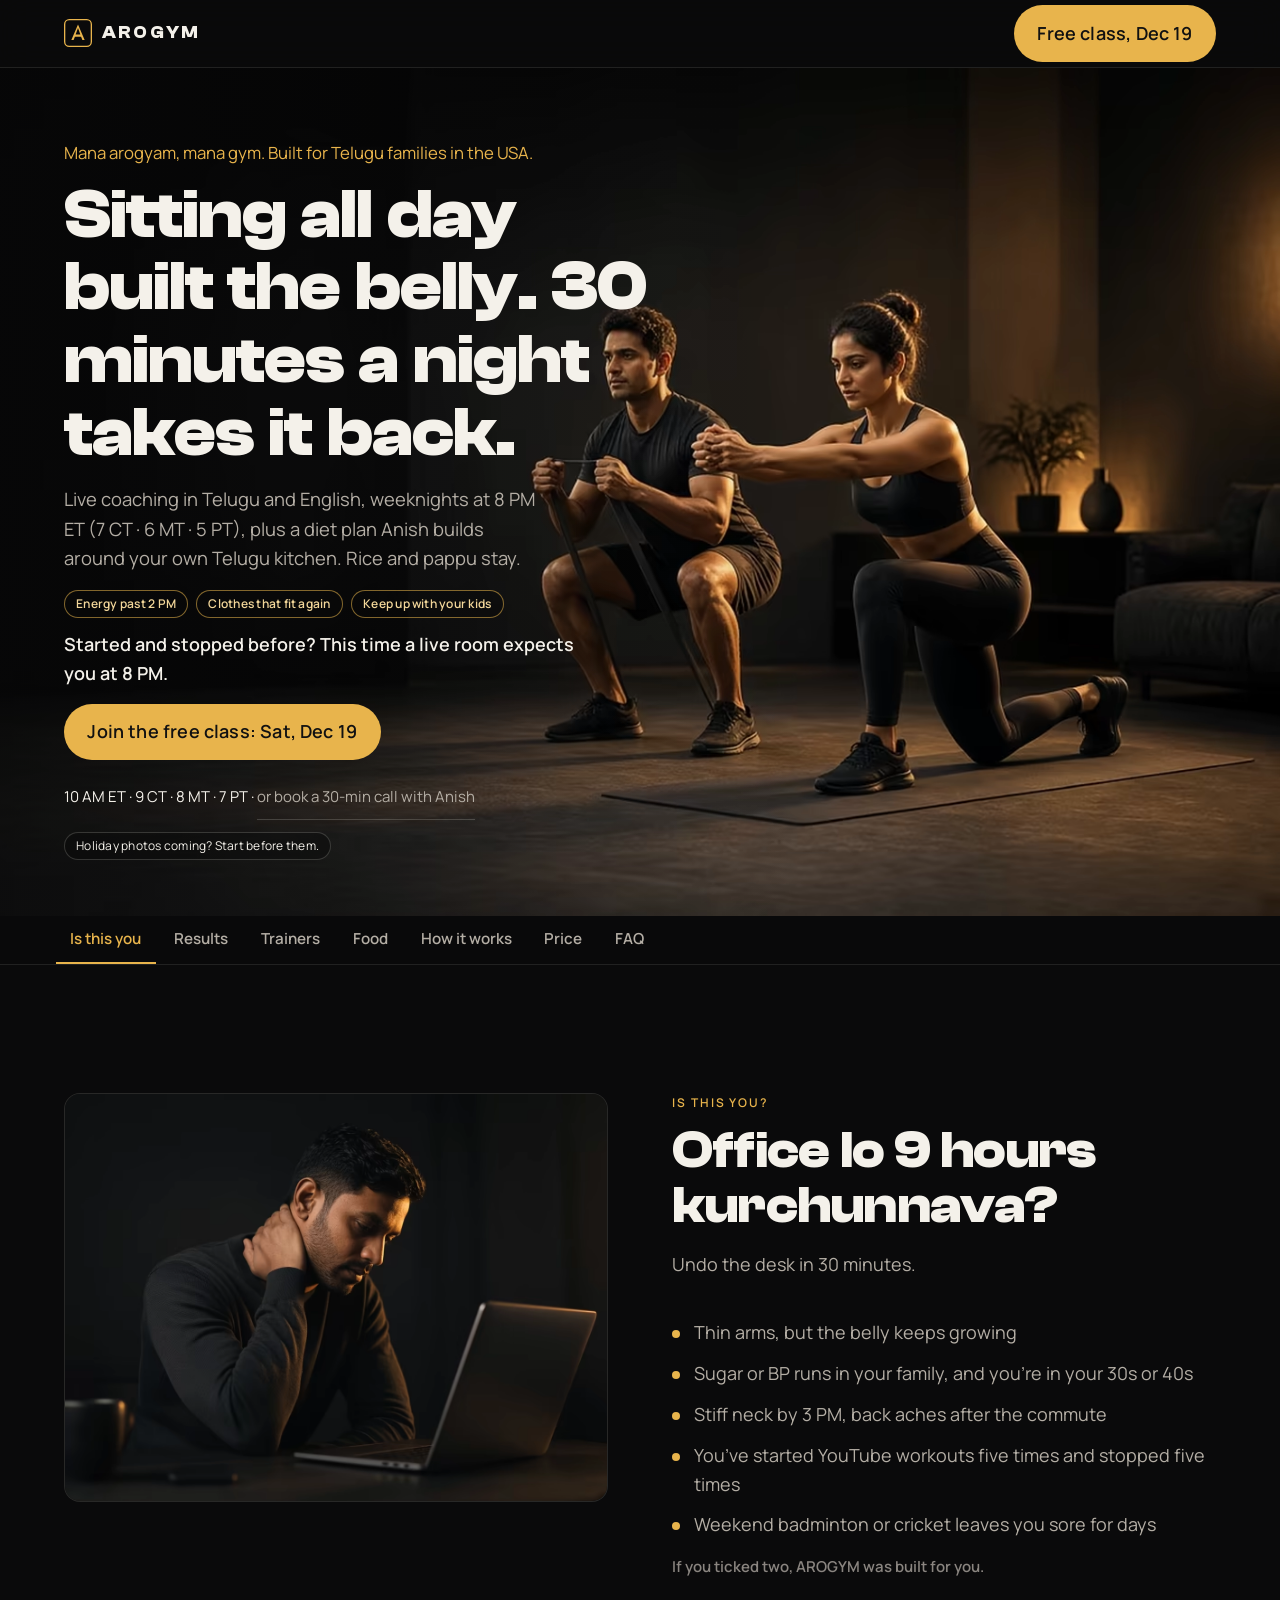
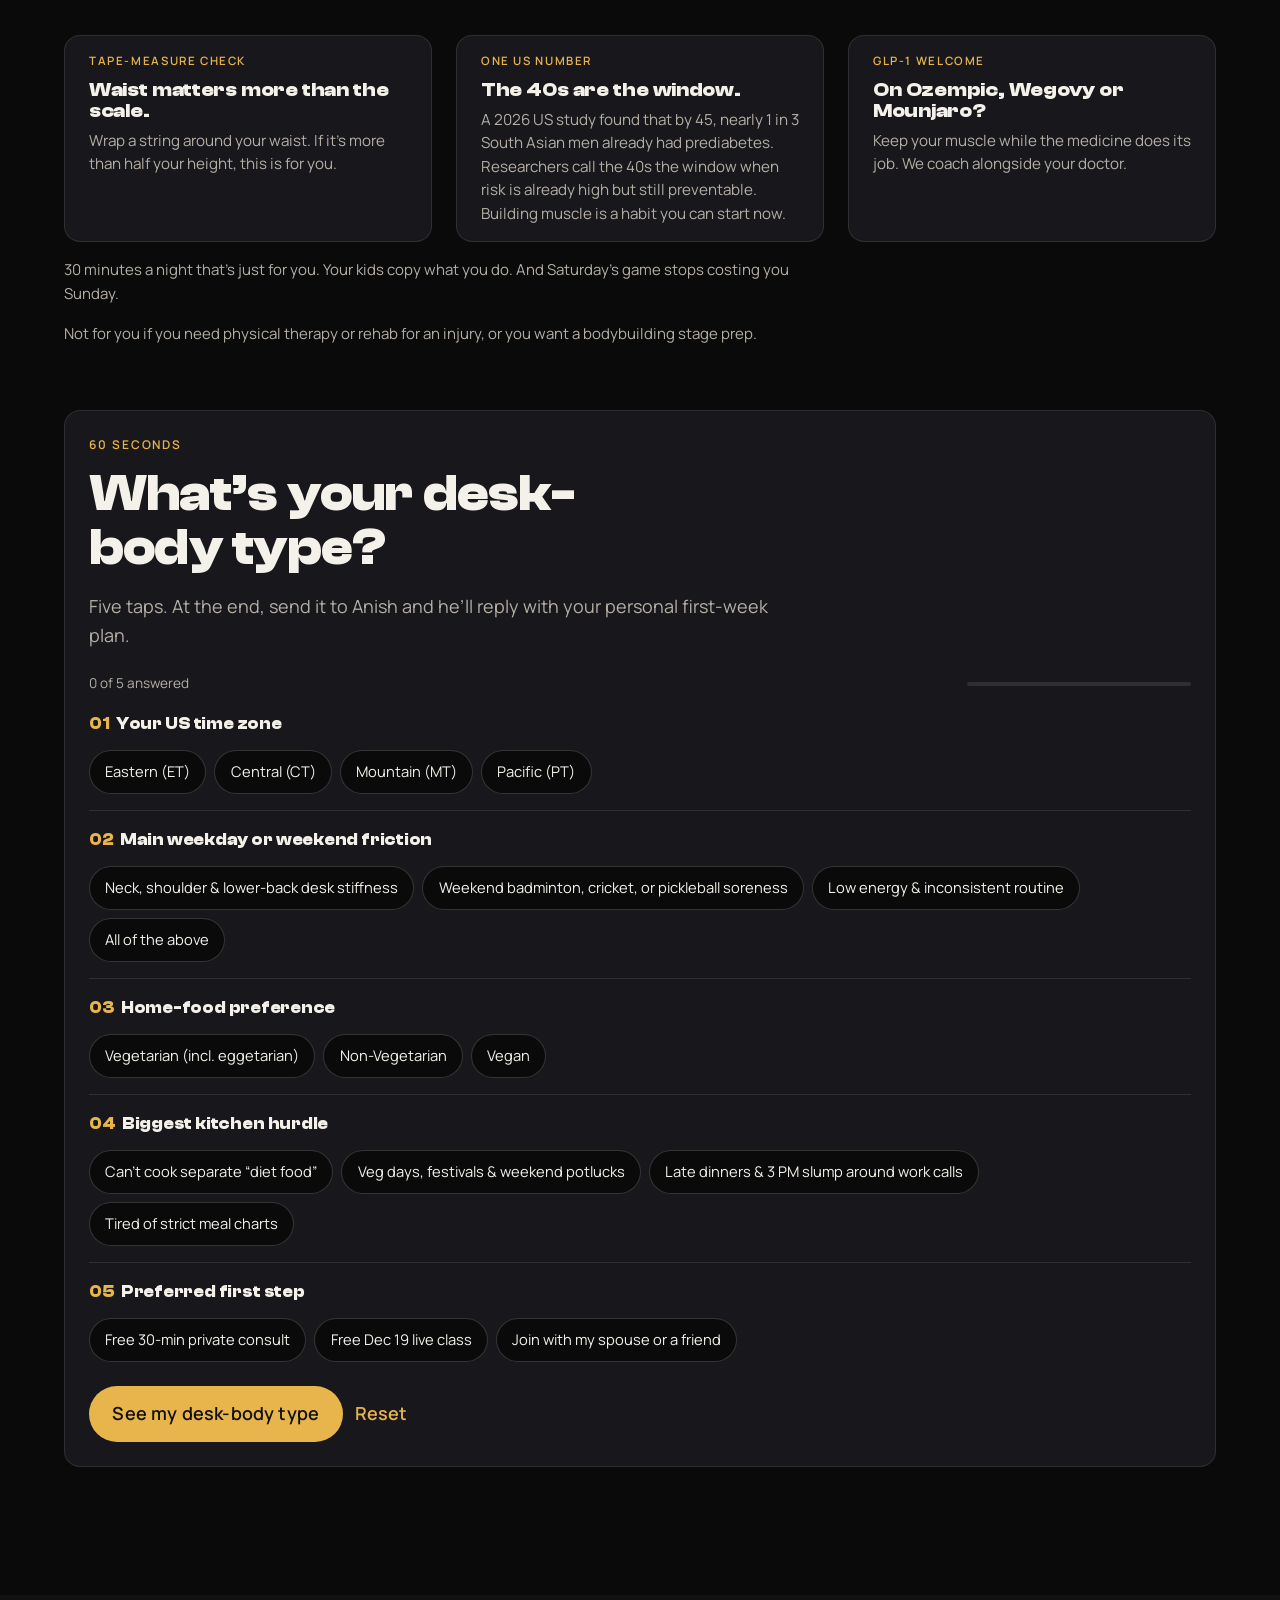
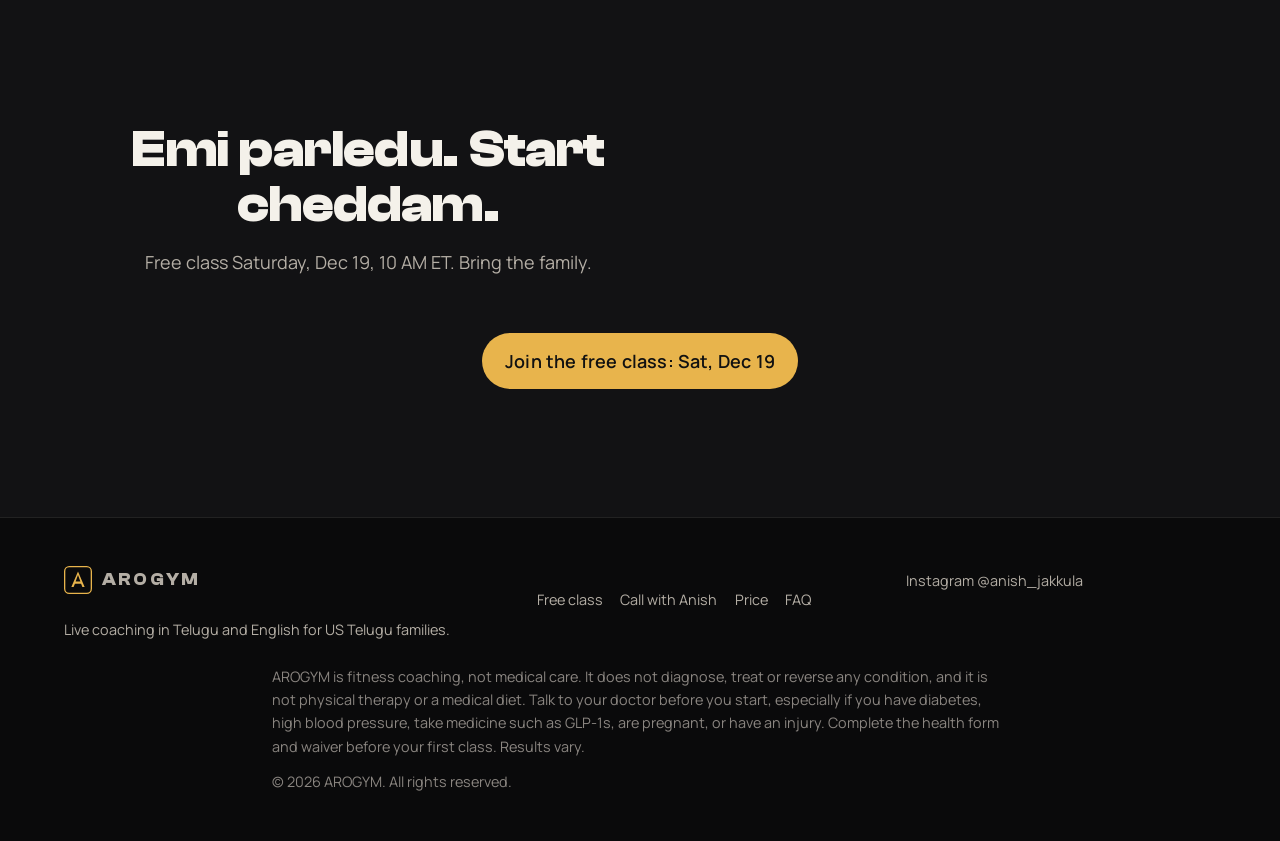
==== commit 20bc19a0: "Add AROGYM v9 site, images, and Cloudflare Pages auto-deploy Match site/ to the live v9 tree, includ" ====
--- a/site/index.html
+++ b/site/index.html
@@ -37,14 +37,6 @@
         <img class="wordmark__mark" src="img/mark.svg" width="32" height="32" alt="">
         <span class="wordmark__name">AROGYM</span>
       </a>
-      <nav class="nav__links" aria-label="Primary">
-        <a href="#is-this-you">Is this you?</a>
-        <a href="#food">Food</a>
-        <a href="#how">How it works</a>
-        <a href="#anish">Anish</a>
-        <a href="#pricing">Price</a>
-        <a href="#faq">FAQ</a>
-      </nav>
       <a class="btn btn--primary nav__cta" href="#how">Free class, Dec 19</a>
     </div>
   </header>
@@ -61,21 +53,40 @@
       </div>
       <div class="hero__shade" aria-hidden="true"></div>
       <div class="hero__content">
-        <p class="hero__eyebrow">Mana arogyam, mana gym.</p>
-        <h1 class="hero__promise">Lose the desk belly. Keep your rice.</h1>
-        <p class="hero__lead">30-minute live Zoom classes in Telugu and English, weeknights at <span data-config="classTimeLabel">8 PM ET</span> (7 CT · 6 MT · 5 PT), with coach Anish. Built for Telugu professionals, moms and families in the US.</p>
+        <p class="hero__eyebrow">Mana arogyam, mana gym. Built for Telugu families in the USA.</p>
+        <h1 class="hero__promise">Sitting all day built the belly. 30 minutes a night takes it back.</h1>
+        <p class="hero__lead">Live coaching in Telugu and English, weeknights at <span data-config="classTimeLabel">8 PM ET</span> (7 CT · 6 MT · 5 PT), plus a diet plan Anish builds around your own Telugu kitchen. Rice and pappu stay.</p>
+        <ul class="chips chips--benefits" aria-label="What you get">
+          <li>Energy past 2 PM</li>
+          <li>Clothes that fit again</li>
+          <li>Keep up with your kids</li>
+        </ul>
+        <p class="hero__restart">Started and stopped before? This time a live room expects you at 8 PM.</p>
         <div class="btn-row">
           <a class="btn btn--primary" href="#how">Join the free class: Sat, Dec 19</a>
         </div>
         <p class="hero__tertiary">10 AM ET · 9 CT · 8 MT · 7 PT · <a href="#consult">or book a 30-min call with Anish</a></p>
         <ul class="chips">
-          <li>30-day challenge starts Jan 4</li>
-          <li>$<span data-config="earlyBirdPrice">49</span> founding price until Dec 24</li>
+          <li>Holiday photos coming? Start before them.</li>
           <li data-slot="couplesPrice" hidden><span data-config="couplesPriceLabel"></span></li>
         </ul>
       </div>
     </section>
 
+    <nav class="tabs" aria-label="Sections">
+      <div class="tabs__list" role="tablist">
+        <a class="tabs__tab is-active" id="tab-is-this-you" href="#is-this-you" role="tab" aria-controls="panel-is-this-you" aria-selected="true">Is this you</a>
+        <a class="tabs__tab" id="tab-results" href="#results" role="tab" aria-controls="panel-results" aria-selected="false" tabindex="-1">Results</a>
+        <a class="tabs__tab" id="tab-trainers" href="#trainers" role="tab" aria-controls="panel-trainers" aria-selected="false" tabindex="-1">Trainers</a>
+        <a class="tabs__tab" id="tab-food" href="#food" role="tab" aria-controls="panel-food" aria-selected="false" tabindex="-1">Food</a>
+        <a class="tabs__tab" id="tab-how" href="#how" role="tab" aria-controls="panel-how" aria-selected="false" tabindex="-1">How it works</a>
+        <a class="tabs__tab" id="tab-pricing" href="#pricing" role="tab" aria-controls="panel-pricing" aria-selected="false" tabindex="-1">Price</a>
+        <a class="tabs__tab" id="tab-faq" href="#faq" role="tab" aria-controls="panel-faq" aria-selected="false" tabindex="-1">FAQ</a>
+      </div>
+    </nav>
+
+
+    <div class="tabpanel is-active" id="panel-is-this-you" role="tabpanel" aria-labelledby="tab-is-this-you" tabindex="-1">
     <!-- 2 · Is this you? -->
     <section class="section" id="is-this-you">
       <div class="wrap">
@@ -133,7 +144,9 @@
         </div>
       </div>
     </section>
-
+    </div>
+
+    <div class="tabpanel" id="panel-results" role="tabpanel" aria-labelledby="tab-results" tabindex="-1">
     <!-- 3 · Watch one class (hidden slot: add a real class clip, then set slots.classVideo = true) -->
     <section class="section section--alt" id="watch" data-slot="classVideo" hidden>
       <div class="wrap">
@@ -144,12 +157,12 @@
     </section>
 
     <!-- 4 · Real people, real numbers (slot ON: Manu-supplied proof, Nov 25) -->
-    <section class="section section--alt" id="results" data-slot="testimonials">
+    <section class="section" id="results" data-slot="testimonials">
       <div class="wrap">
         <p class="section__kicker">Real people, real numbers</p>
         <h2 class="section__title">People like you already did it.</h2>
         <div class="slot-body" data-slot-body="testimonials">
-          <div class="proof-photos">
+          <div class="proof-photos proof-photos--results">
             <figure class="proof-photo proof-photo--tagged">
               <span class="proof-tag proof-tag--before" aria-hidden="true">Before</span><span class="proof-tag proof-tag--after" aria-hidden="true">After</span>
               <picture>
@@ -158,6 +171,56 @@
                 <img src="img/proof-kurta.jpg" width="640" height="640" alt="Before and after photos of a woman in a kurta, one of Anish’s in-person clients." loading="lazy" decoding="async">
               </picture>
             </figure>
+            <figure class="proof-photo">
+              <picture>
+                <source type="image/avif" srcset="img/proof-back.avif">
+                <source type="image/webp" srcset="img/proof-back.webp">
+                <img src="img/proof-back.jpg" width="584" height="532" alt="Before and after back view of a man in a gym locker room, one of Anish’s in-person clients." loading="lazy" decoding="async">
+              </picture>
+            </figure>
+          </div>
+          <p class="proof-note">Results from Anish’s in-person clients in Hyderabad. Individual results vary.</p>
+          <a class="proof-link" href="https://www.instagram.com/reel/C2hdXPsRw-4/" rel="noopener noreferrer" target="_blank">
+            <span class="proof-link__tag">Instagram reel · Torque Fitness</span>
+            <span class="proof-link__title">Watch Vaishnavi’s 3-month journey →</span>
+          </a>
+          <!-- HOLD until Manu confirms: ba-kid.jpg (minor), ba-locker-front-unlabeled.jpg -->
+        </div>
+      </div>
+    </section>
+    </div>
+
+    <div class="tabpanel" id="panel-trainers" role="tabpanel" aria-labelledby="tab-trainers" tabindex="-1">
+    <!-- 7 · Trainers -->
+    <section class="section" id="trainers">
+      <span id="anish" class="anchor-alias" aria-hidden="true"></span>
+      <div class="wrap">
+        <p class="section__kicker">Trainers</p>
+        <h2 class="section__title">Mee trainers.</h2>
+        <article class="trainer-card reveal" aria-labelledby="trainer-anish">
+          <div class="trainer-card__head">
+            <figure class="trainer-card__photo">
+              <picture>
+                <source type="image/avif" srcset="img/trainer.avif">
+                <source type="image/webp" srcset="img/trainer.webp">
+                <img src="img/trainer.jpg" width="600" height="800" alt="Coach Anish Jakkula seated on a gym bench, taking a mirror photo." loading="lazy" decoding="async">
+              </picture>
+            </figure>
+            <div class="trainer-card__body">
+              <p class="trainer-card__label">Advanced Premier Trainer</p>
+              <h3 class="trainer-card__name" id="trainer-anish">Anish Jakkula</h3>
+              <p class="trainer-card__years"><strong>11 years</strong> coaching in Hyderabad</p>
+              <p>Anish helps busy professionals get strong without a gym. He speaks your language, knows your kitchen, and coaches you live, not through an app. His clients include Torque Fitness members in Hyderabad.</p>
+              <!-- Hidden slot: verified certifications + people coached. Set slots.coachCredentials = true when real. -->
+              <ul class="get-list" data-slot="coachCredentials" hidden>
+                <li data-config="coachCertsLabel"></li>
+                <li data-config="coachClientsLabel"></li>
+              </ul>
+              <p><a href="https://www.instagram.com/anish_jakkula" rel="noopener noreferrer">Instagram @anish_jakkula</a></p>
+            </div>
+          </div>
+          <h4 class="trainer-card__sub">Client results with Anish</h4>
+          <div class="proof-photos proof-photos--two">
             <figure class="proof-photo">
               <picture>
                 <source type="image/avif" srcset="img/proof-vivek.avif">
@@ -174,15 +237,9 @@
               </picture>
               <figcaption>4 months, 13 kg</figcaption>
             </figure>
-            <figure class="proof-photo">
-              <picture>
-                <source type="image/avif" srcset="img/proof-back.avif">
-                <source type="image/webp" srcset="img/proof-back.webp">
-                <img src="img/proof-back.jpg" width="584" height="532" alt="Before and after back view of a man in a gym locker room, one of Anish’s in-person clients." loading="lazy" decoding="async">
-              </picture>
-            </figure>
           </div>
           <p class="proof-note">Results from Anish’s in-person clients in Hyderabad. Individual results vary.</p>
+          <h4 class="trainer-card__sub">What his clients say</h4>
           <div class="proof-quotes">
             <blockquote class="proof-quote">
               <p>“I have been training with Anish for more than three months now... his expertise and passion for fitness was evident. He introduced me to new movements and advanced training where I learnt so much about proper form and techniques. These have not only improved my workouts but also boosted my confidence.”</p>
@@ -201,15 +258,17 @@
               <footer><strong>Chaitanya P.</strong><span>Google review, trained with Anish at Torque Fitness, Hyderabad</span></footer>
             </blockquote>
           </div>
-          <a class="proof-link" href="https://www.instagram.com/reel/C2hdXPsRw-4/" rel="noopener noreferrer" target="_blank">
-            <span class="proof-link__tag">Instagram reel · Torque Fitness</span>
-            <span class="proof-link__title">Watch Vaishnavi’s 3-month journey →</span>
-          </a>
-          <!-- HOLD until Manu confirms: ba-kid.jpg (minor), ba-locker-front-unlabeled.jpg -->
-        </div>
-      </div>
-    </section>
-
+        </article>
+        <article class="trainer-card trainer-card--soon" aria-label="More trainers coming soon">
+          <p class="trainer-card__label">Coming soon</p>
+          <h3 class="trainer-card__name">More trainers coming soon.</h3>
+          <p>We’re adding more Telugu-speaking coaches. Anish leads the Jan 4 challenge.</p>
+        </article>
+      </div>
+    </section>
+    </div>
+
+    <div class="tabpanel" id="panel-food" role="tabpanel" aria-labelledby="tab-food" tabindex="-1">
     <!-- 5 · Your food stays -->
     <section class="section" id="food">
       <div class="wrap">
@@ -232,9 +291,11 @@
         </div>
       </div>
     </section>
-
+    </div>
+
+    <div class="tabpanel" id="panel-how" role="tabpanel" aria-labelledby="tab-how" tabindex="-1">
     <!-- 6 · How it works -->
-    <section class="section section--alt" id="how">
+    <section class="section" id="how">
       <div class="wrap">
         <p class="section__kicker reveal">How it works</p>
         <h2 class="section__title reveal">Ela pani chestundi? 3 steps.</h2>
@@ -261,33 +322,7 @@
       </div>
     </section>
 
-    <!-- 7 · Meet Anish -->
-    <section class="section" id="anish">
-      <div class="wrap">
-        <div class="team-grid">
-          <article class="team-card reveal">
-            <figure class="team-card__photo">
-              <picture>
-                <source type="image/avif" srcset="img/trainer.avif">
-                <source type="image/webp" srcset="img/trainer.webp">
-                <img src="img/trainer.jpg" width="600" height="800" alt="Coach Anish Jakkula seated on a gym bench, taking a mirror photo." loading="lazy" decoding="async">
-              </picture>
-            </figure>
-            <div class="team-card__body">
-              <p class="team-card__role">Meet your coach</p>
-              <h2 class="section__title">Mee coach, Anish.</h2>
-              <p>Anish Jakkula has coached for 11 years in Hyderabad, helping busy professionals get strong without a gym. He speaks your language, knows your kitchen, and coaches you live, not through an app. His clients include Torque Fitness members in Hyderabad.</p>
-              <!-- Hidden slot: verified certifications + people coached. Set slots.coachCredentials = true when real. -->
-              <ul class="get-list" data-slot="coachCredentials" hidden>
-                <li data-config="coachCertsLabel"></li>
-                <li data-config="coachClientsLabel"></li>
-              </ul>
-              <p><a href="https://www.instagram.com/anish_jakkula" rel="noopener noreferrer">Instagram @anish_jakkula</a></p>
-            </div>
-          </article>
-        </div>
-      </div>
-    </section>
+
 
     <!-- Consult -->
     <section class="section section--alt" id="consult">
@@ -305,7 +340,9 @@
         </div>
       </div>
     </section>
-
+    </div>
+
+    <div class="tabpanel" id="panel-pricing" role="tabpanel" aria-labelledby="tab-pricing" tabindex="-1">
     <!-- 8 · Price -->
     <section class="section" id="pricing">
       <div class="wrap">
@@ -345,9 +382,11 @@
         <p class="price-note">Prices in USD, paid through Stripe. Coaching, not medical advice; see the note at the bottom of the page.</p>
       </div>
     </section>
-
+    </div>
+
+    <div class="tabpanel" id="panel-faq" role="tabpanel" aria-labelledby="tab-faq" tabindex="-1">
     <!-- 9 · FAQ -->
-    <section class="section section--alt" id="faq">
+    <section class="section" id="faq">
       <div class="wrap">
         <p class="section__kicker reveal">FAQ</p>
         <h2 class="section__title reveal">Doubts unnaya?</h2>
@@ -395,9 +434,10 @@
         </details>
       </div>
     </section>
+    </div>
 
     <!-- Closing -->
-    <section class="section" id="start">
+    <section class="section section--alt" id="start">
       <div class="wrap closing reveal">
         <h2 class="section__title">Emi parledu. Start cheddam.</h2>
         <p class="section__lead">Free class Saturday, Dec 19, 10 AM ET. Bring the family.</p>
@@ -444,5 +484,6 @@
 
   <script src="config.js" defer></script>
   <script src="consult.js" defer></script>
+  <script src="tabs.js" defer></script>
 </body>
 </html>
--- a/site/styles.css
+++ b/site/styles.css
@@ -1825,3 +1825,57 @@
 .proof-tag { position: absolute; top: 0.5rem; z-index: 1; padding: 0.15rem 0.5rem; border-radius: 6px; background: rgba(10,10,11,0.75); color: #fff; font-size: 0.7rem; font-weight: 700; letter-spacing: 0.06em; text-transform: uppercase; }
 .proof-tag--before { left: 0.5rem; }
 .proof-tag--after { left: calc(50% + 0.5rem); }
+
+/* v9 tabs */
+.tabs { position: sticky; top: 0; z-index: 35; background: rgba(10,10,11,0.92); backdrop-filter: blur(10px); -webkit-backdrop-filter: blur(10px); border-bottom: 1px solid var(--line); }
+@media (min-width: 768px) { .tabs { top: var(--nav-h); } }
+.tabs__list { display: flex; gap: 0.25rem; max-width: 1200px; margin: 0 auto; padding: 0 var(--space-4); overflow-x: auto; scroll-snap-type: x proximity; scrollbar-width: none; -webkit-overflow-scrolling: touch; }
+.tabs__list::-webkit-scrollbar { display: none; }
+.tabs__tab { flex: 0 0 auto; scroll-snap-align: start; display: inline-flex; align-items: center; min-height: 48px; padding: 0 0.9rem; color: var(--text-muted); text-decoration: none; font-weight: 600; font-size: 0.95rem; white-space: nowrap; border-bottom: 2px solid transparent; }
+.tabs__tab:hover { color: var(--text); }
+.tabs__tab.is-active, .tabs__tab[aria-selected="true"] { color: #e8b44c; border-bottom-color: #e8b44c; }
+.tabs__tab:focus-visible { outline: 2px solid #e8b44c; outline-offset: -4px; border-radius: 6px; }
+.js .tabpanel:not(.is-active) { display: none; }
+.tabpanel:focus { outline: none; }
+.tabpanel .section { scroll-margin-top: calc(var(--nav-h) + 3.5rem); }
+html { scroll-padding-top: 3.5rem; }
+@media (min-width: 768px) { html { scroll-padding-top: calc(var(--nav-h) + 3.5rem); } }
+.anchor-alias { position: absolute; }
+
+/* v9 trainers */
+.trainer-card { margin-top: var(--space-6); padding: var(--space-5); background: #121214; border: 1px solid var(--line); border-radius: 16px; }
+.section--alt .trainer-card { background: #0a0a0b; }
+.trainer-card__head { display: grid; gap: var(--space-5); align-items: center; }
+@media (min-width: 768px) { .trainer-card__head { grid-template-columns: 2fr 3fr; } .trainer-card { padding: var(--space-6); } }
+.trainer-card__photo { margin: 0; border-radius: 12px; overflow: hidden; max-width: 360px; }
+.trainer-card__photo img { display: block; width: 100%; height: auto; aspect-ratio: 3 / 4; object-fit: cover; }
+.trainer-card__label { display: inline-block; margin: 0 0 var(--space-2); padding: 0.2rem 0.6rem; border: 1px solid rgba(232,180,76,0.5); border-radius: 999px; color: #e8b44c; font-size: 0.75rem; font-weight: 700; letter-spacing: 0.08em; text-transform: uppercase; }
+.trainer-card__name { margin: 0 0 var(--space-2); font-family: "Clash Display", var(--font-display, sans-serif); font-size: clamp(1.6rem, 3vw, 2.2rem); color: var(--text); }
+.trainer-card__years { color: var(--text-muted); }
+.trainer-card__years strong { color: var(--text); }
+.trainer-card__sub { margin: var(--space-7) 0 0; font-size: 1.05rem; color: var(--text); }
+.trainer-card .proof-photos { margin-top: var(--space-4); }
+.trainer-card .proof-quotes { margin-top: var(--space-4); }
+@media (min-width: 1024px) { .proof-photos--two { grid-template-columns: repeat(2, minmax(0,1fr)); } }
+.trainer-card--soon { border-style: dashed; text-align: left; }
+.trainer-card--soon .trainer-card__name { font-size: 1.4rem; }
+.trainer-card--soon p:last-child { color: var(--text-muted); margin: 0; }
+.proof-photos--results { grid-template-columns: repeat(2, minmax(0,1fr)); }
+@media (min-width: 1024px) { .proof-photos--results { grid-template-columns: repeat(2, minmax(0, 420px)); } }
+
+/* v9 hero */
+.chips--benefits { margin-top: var(--space-4); }
+.chips--benefits li { border-color: rgba(232,180,76,0.55); color: #f3d79a; font-weight: 600; }
+.hero__restart { margin: var(--space-3) 0 var(--space-4); color: var(--text); font-weight: 600; max-width: 34rem; }
+@media (max-width: 767px) {
+  .hero .chips { display: flex; margin-top: var(--space-3); }
+  .hero .chips li { font-size: 0.78rem; }
+  .hero__restart { margin: var(--space-3) 0; font-size: 0.98rem; }
+}
+@media (min-width: 768px) {
+  .hero { height: auto; min-height: 36rem; }
+  .hero__content { padding: 4.5rem 0 3.5rem; }
+  .hero .chips { flex-wrap: wrap; }
+}
+@media (min-width: 1280px) { .hero__content { padding: 4.5rem 0 3.5rem; } }
+@media (min-width: 768px) and (max-width: 1023px) { .hero__content > * { text-shadow: 0 1px 12px rgba(0,0,0,0.85); } .hero__content .chips li { background: rgba(10,10,11,0.7); } }
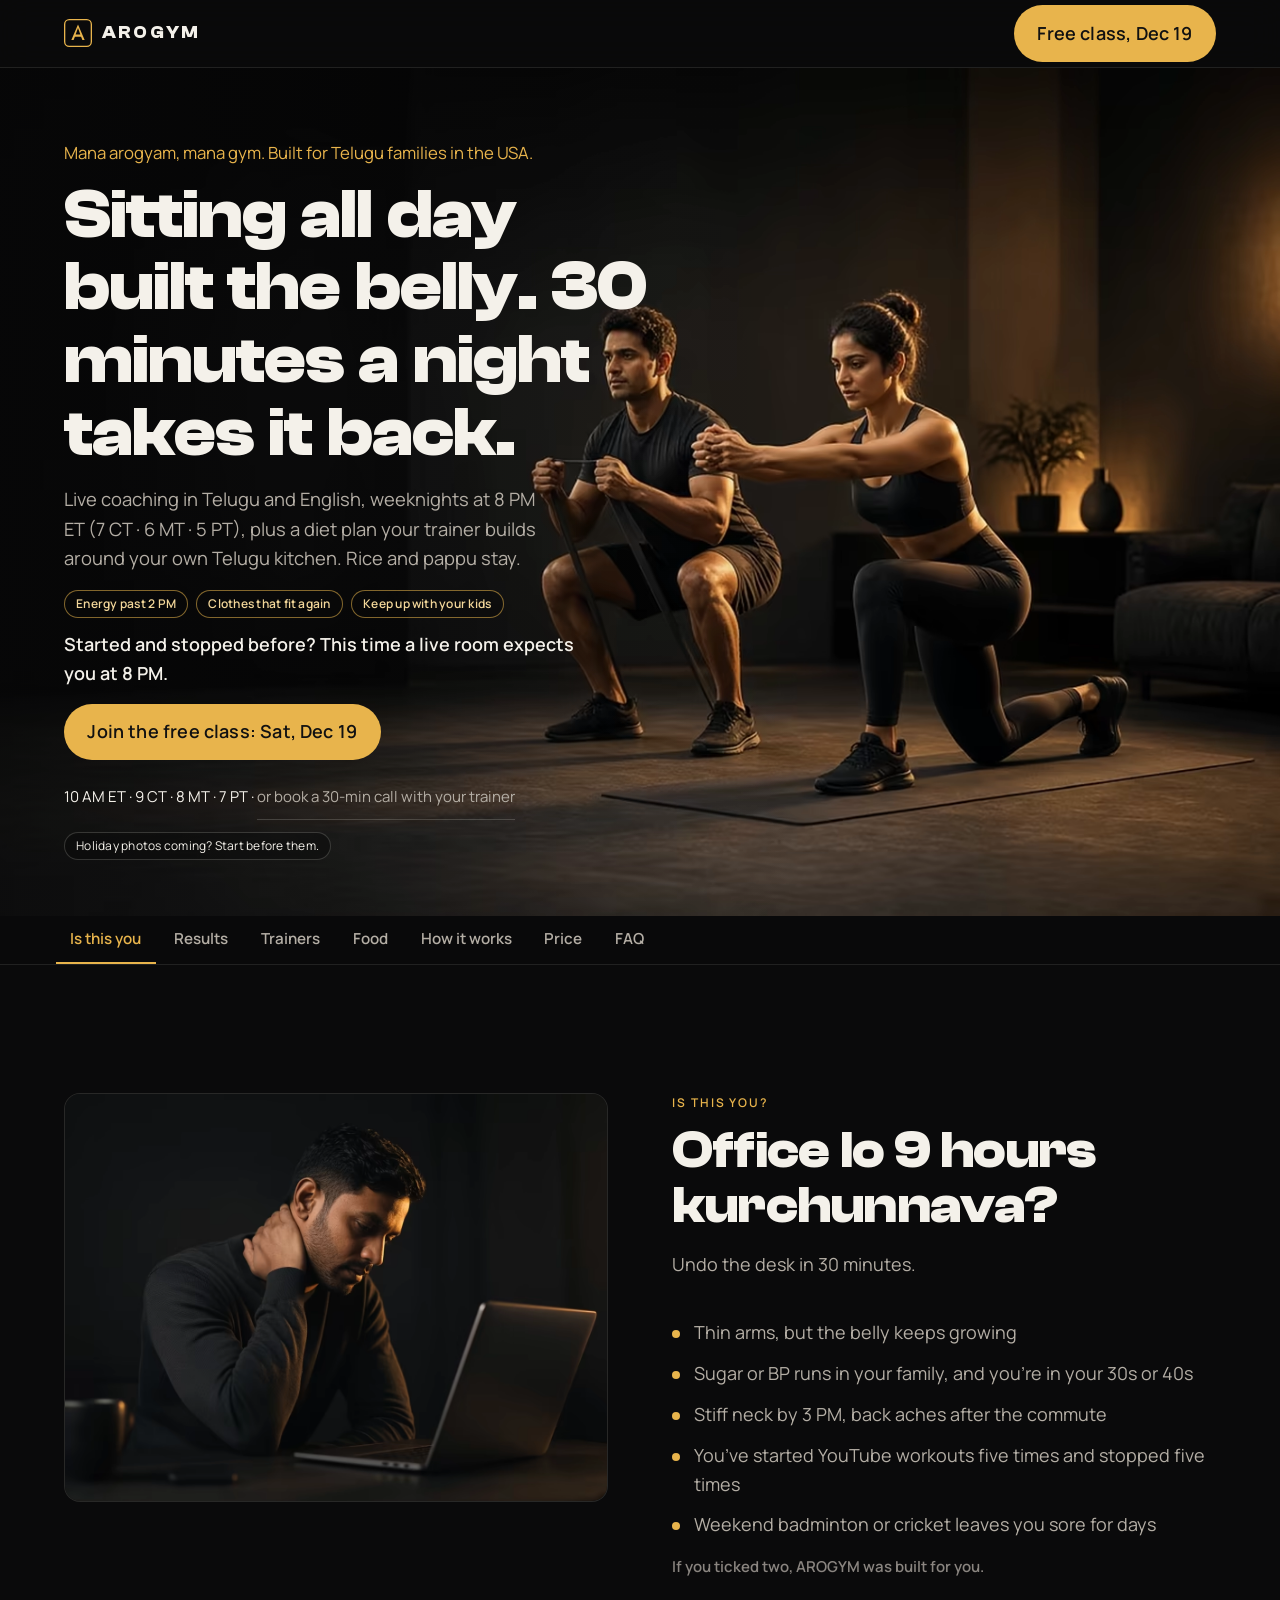
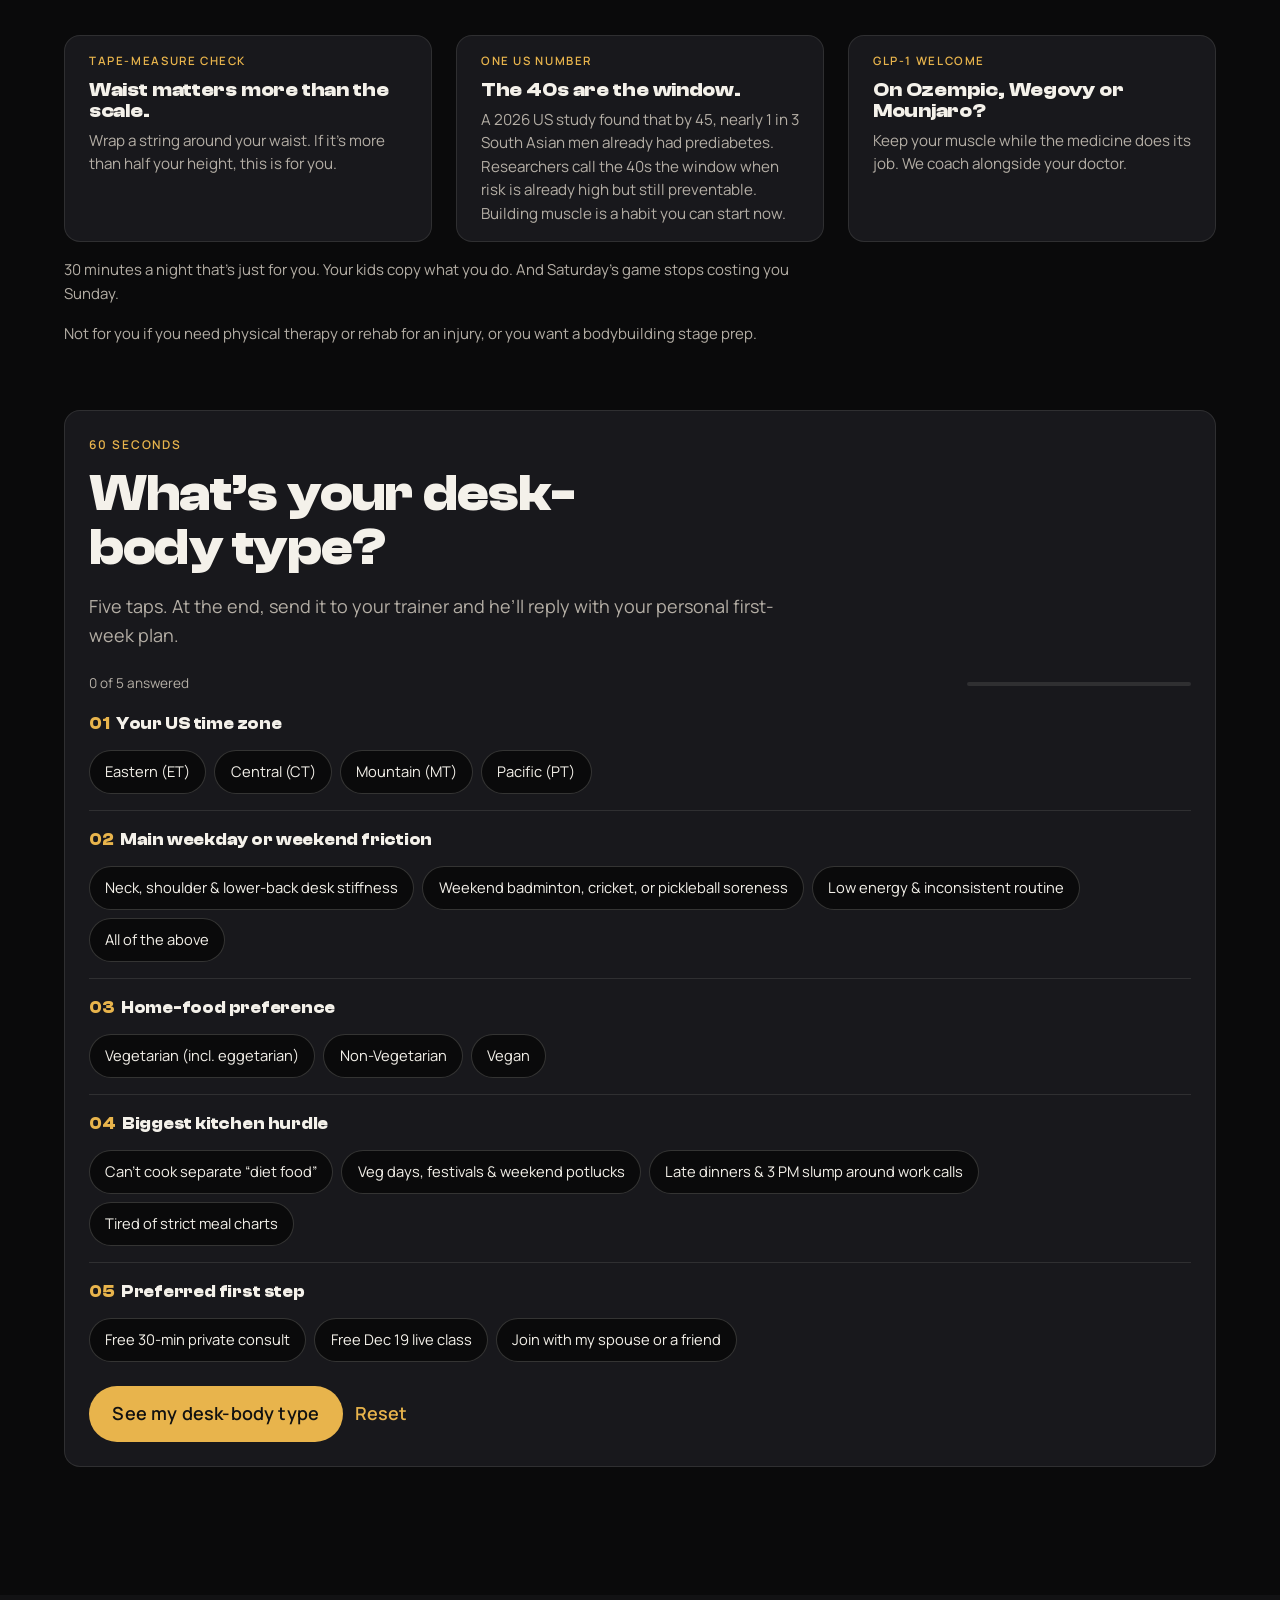
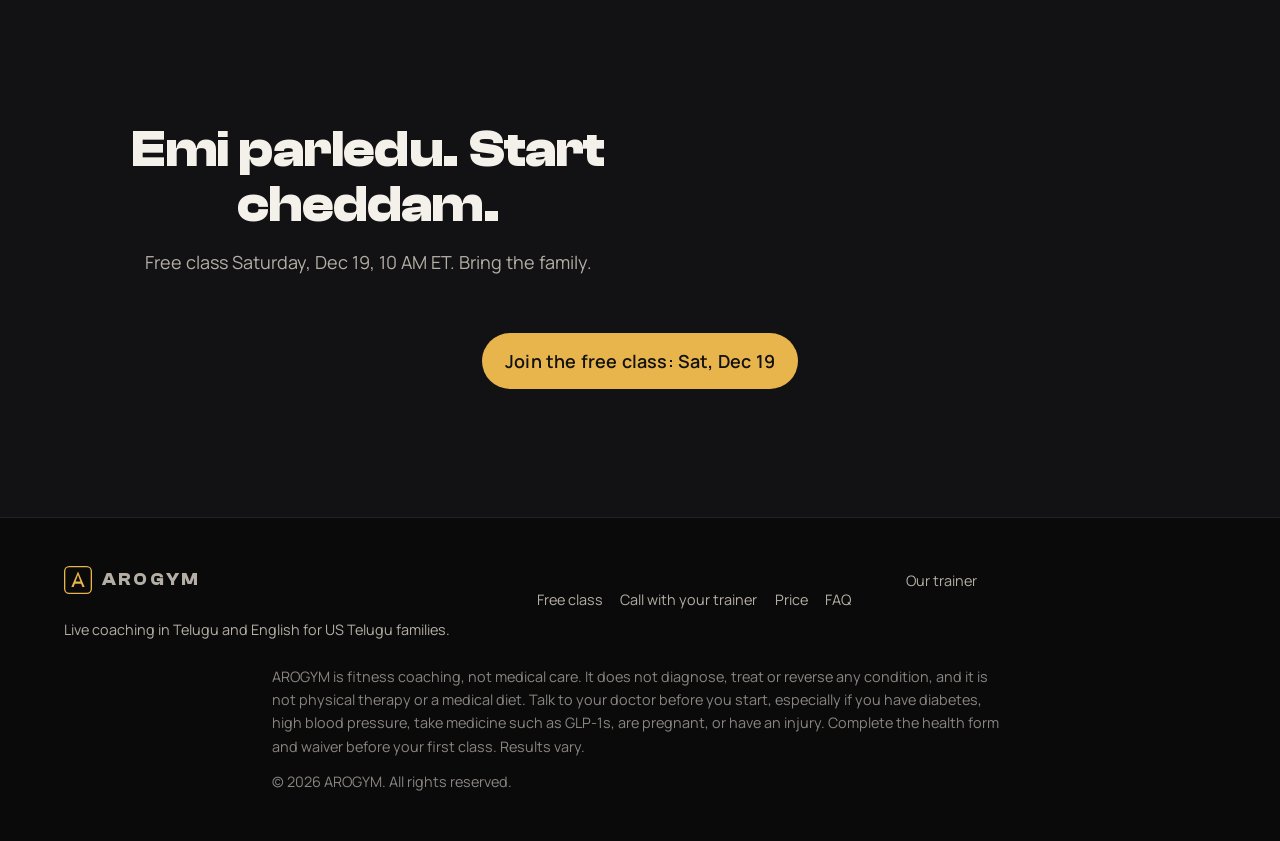
==== commit d5d50ef8: "Limit the refund to 3 classes and keep the trainer name on the profile. The price promise now says a" ====
--- a/site/index.html
+++ b/site/index.html
@@ -5,7 +5,7 @@
   <meta name="viewport" content="width=device-width, initial-scale=1">
   <script>document.documentElement.classList.replace("no-js","js");</script>
   <title>AROGYM — Lose the desk belly. Keep your rice. Live Telugu coaching in the US</title>
-  <meta name="description" content="30-minute live Zoom classes in Telugu and English, weeknights at 8 PM ET, with coach Anish. Free class Saturday, Dec 19. 30-day challenge starts Jan 4: $49 for 22 live classes.">
+  <meta name="description" content="30-minute live Zoom classes in Telugu and English, weeknights at 8 PM ET, with our trainer. Free class Saturday, Dec 19. 30-day challenge starts Jan 4: $49 for 22 live classes.">
   <meta name="theme-color" content="#0a0a0b">
   <link rel="canonical" href="https://arogym.pages.dev/">
   <meta property="og:type" content="website">
@@ -55,7 +55,7 @@
       <div class="hero__content">
         <p class="hero__eyebrow">Mana arogyam, mana gym. Built for Telugu families in the USA.</p>
         <h1 class="hero__promise">Sitting all day built the belly. 30 minutes a night takes it back.</h1>
-        <p class="hero__lead">Live coaching in Telugu and English, weeknights at <span data-config="classTimeLabel">8 PM ET</span> (7 CT · 6 MT · 5 PT), plus a diet plan Anish builds around your own Telugu kitchen. Rice and pappu stay.</p>
+        <p class="hero__lead">Live coaching in Telugu and English, weeknights at <span data-config="classTimeLabel">8 PM ET</span> (7 CT · 6 MT · 5 PT), plus a diet plan your trainer builds around your own Telugu kitchen. Rice and pappu stay.</p>
         <ul class="chips chips--benefits" aria-label="What you get">
           <li>Energy past 2 PM</li>
           <li>Clothes that fit again</li>
@@ -65,7 +65,7 @@
         <div class="btn-row">
           <a class="btn btn--primary" href="#how">Join the free class: Sat, Dec 19</a>
         </div>
-        <p class="hero__tertiary">10 AM ET · 9 CT · 8 MT · 7 PT · <a href="#consult">or book a 30-min call with Anish</a></p>
+        <p class="hero__tertiary">10 AM ET · 9 CT · 8 MT · 7 PT · <a href="#consult">or book a 30-min call with your trainer</a></p>
         <ul class="chips">
           <li>Holiday photos coming? Start before them.</li>
           <li data-slot="couplesPrice" hidden><span data-config="couplesPriceLabel"></span></li>
@@ -136,10 +136,10 @@
           <div class="fitcheck__head">
             <p class="section__kicker">60 seconds</p>
             <h2 class="section__title">What’s your desk-body type?</h2>
-            <p class="section__lead">Five taps. At the end, send it to Anish and he’ll reply with your personal first-week plan.</p>
+            <p class="section__lead">Five taps. At the end, send it to your trainer and he’ll reply with your personal first-week plan.</p>
           </div>
           <div id="fitcheck-app" class="fitcheck__app">
-            <p class="consult__fallback">The quiz needs JavaScript. Jump to the <a href="#consult">30-min call with Anish</a> instead.</p>
+            <p class="consult__fallback">The quiz needs JavaScript. Jump to the <a href="#consult">30-min call with your trainer</a> instead.</p>
           </div>
         </div>
       </div>
@@ -168,18 +168,18 @@
               <picture>
                 <source type="image/avif" srcset="img/proof-kurta.avif">
                 <source type="image/webp" srcset="img/proof-kurta.webp">
-                <img src="img/proof-kurta.jpg" width="640" height="640" alt="Before and after photos of a woman in a kurta, one of Anish’s in-person clients." loading="lazy" decoding="async">
+                <img src="img/proof-kurta.jpg" width="640" height="640" alt="Before and after photos of a woman in a kurta, one of our trainer’s in-person clients." loading="lazy" decoding="async">
               </picture>
             </figure>
             <figure class="proof-photo">
               <picture>
                 <source type="image/avif" srcset="img/proof-back.avif">
                 <source type="image/webp" srcset="img/proof-back.webp">
-                <img src="img/proof-back.jpg" width="584" height="532" alt="Before and after back view of a man in a gym locker room, one of Anish’s in-person clients." loading="lazy" decoding="async">
+                <img src="img/proof-back.jpg" width="584" height="532" alt="Before and after back view of a man in a gym locker room, one of our trainer’s in-person clients." loading="lazy" decoding="async">
               </picture>
             </figure>
           </div>
-          <p class="proof-note">Results from Anish’s in-person clients in Hyderabad. Individual results vary.</p>
+          <p class="proof-note">Results from our trainer’s in-person clients in Hyderabad. Individual results vary.</p>
           <a class="proof-link" href="https://www.instagram.com/reel/C2hdXPsRw-4/" rel="noopener noreferrer" target="_blank">
             <span class="proof-link__tag">Instagram reel · Torque Fitness</span>
             <span class="proof-link__title">Watch Vaishnavi’s 3-month journey →</span>
@@ -315,8 +315,8 @@
           </li>
           <li class="step reveal">
             <div class="step__num" aria-hidden="true">03</div>
-            <h3>Show up. Anish does the rest.</h3>
-            <p>Mee body, mee pace. Anish adjusts every move for you, plus a weekly food check-in on WhatsApp.</p>
+            <h3>Show up. Your trainer does the rest.</h3>
+            <p>Mee body, mee pace. Mee trainer adjusts every move for you, plus a weekly food check-in on WhatsApp.</p>
           </li>
         </ol>
       </div>
@@ -330,12 +330,12 @@
         <div class="consult reveal">
           <div class="consult__intro">
             <p class="section__kicker">Free 1:1 call</p>
-            <h2 class="section__title">Talk to Anish for 30 minutes.</h2>
+            <h2 class="section__title">Talk to your trainer for 30 minutes.</h2>
             <p class="section__lead">Leave with 3 moves and 1 food change, whether you join or not. Times show in your own US time zone.</p>
           </div>
           <div id="consult-prefill-banner" class="consult__prefill-banner" hidden></div>
           <div id="consult-booking" class="consult__booking">
-            <p class="consult__fallback">The time picker needs JavaScript. Message Anish on <a href="https://www.instagram.com/anish_jakkula" rel="noopener noreferrer">Instagram</a> with your US time zone and a few times that work.</p>
+            <p class="consult__fallback">The time picker needs JavaScript. <a href="#trainers">Message our trainer on Instagram</a> with your US time zone and a few times that work.</p>
           </div>
         </div>
       </div>
@@ -375,7 +375,7 @@
         </div>
         <div class="value-anchor reveal">
           <p class="value-anchor__tag">Our promise</p>
-          <h3 data-config="guaranteeLabel">Come to 15 classes. If you don’t feel stronger and lighter, we refund every dollar.</h3>
+          <h3 data-config="guaranteeLabel">Come to 3 classes. If you don’t feel stronger and lighter, we refund every dollar.</h3>
         </div>
         <!-- Hidden slot: founding families wall (real names with permission only). -->
         <div class="slot-body reveal" data-slot="foundingWall" hidden><!-- TODO: founding families --></div>
@@ -397,15 +397,15 @@
           </details>
           <details>
             <summary>I’m vegetarian. How do I get protein?</summary>
-            <p>Anish helps you add protein from the food your family already cooks, whether you’re veg, eggetarian or vegan. Small swaps, not a new menu.</p>
+            <p>Your trainer helps you add protein from the food your family already cooks, whether you’re veg, eggetarian or vegan. Small swaps, not a new menu.</p>
           </details>
           <details>
             <summary>Can my wife and I join together?</summary>
-            <p>Yes. Two mats in one living room works great. Ask Anish about joining as a household on your free call.</p>
+            <p>Yes. Two mats in one living room works great. Ask your trainer about joining as a household on your free call.</p>
           </details>
           <details>
             <summary>What if I’m the heaviest one there?</summary>
-            <p>Everyone starts somewhere. Anish gives an easier version of every move, and you go at your own pace.</p>
+            <p>Everyone starts somewhere. Your trainer gives an easier version of every move, and you go at your own pace.</p>
           </details>
           <details>
             <summary>What if I miss a class?</summary>
@@ -458,12 +458,12 @@
       </div>
       <nav aria-label="Footer">
         <a href="#how">Free class</a>
-        <a href="#consult">Call with Anish</a>
+        <a href="#consult">Call with your trainer</a>
         <a href="#pricing">Price</a>
         <a href="#faq">FAQ</a>
       </nav>
       <div>
-        <a href="https://www.instagram.com/anish_jakkula" rel="noopener noreferrer">Instagram @anish_jakkula</a>
+        <a href="#trainers">Our trainer</a>
         <!-- Hidden slot: contact. Set whatsappNumberLabel / contactEmail and slots.contact = true. -->
         <p data-slot="contact" hidden>
           <a href="#" data-config="whatsappChat" data-config-mode="href"><span data-config="whatsappNumberLabel"></span></a><br>
--- a/site/styles.css
+++ b/site/styles.css
@@ -1787,8 +1787,8 @@
 #free-class { scroll-margin-top: 5rem; }
 #free-class .btn { margin-top: var(--space-3, 0.75rem); }
 .chips--static { margin-top: var(--space-4); }
-#anish .team-grid { grid-template-columns: 1fr; max-width: 60rem; }
-#anish .team-card .section__title { margin: 0.25rem 0 0.75rem; }
+#trainers .team-grid { grid-template-columns: 1fr; max-width: 60rem; }
+#trainers .team-card .section__title { margin: 0.25rem 0 0.75rem; }
 #pricing .value-anchor { margin-top: var(--space-6); text-align: center; }
 #pricing .value-anchor h3 { font-size: clamp(1.25rem, 3vw, 1.6rem); }
 .science { margin-top: var(--space-6); border: 1px solid rgba(232,180,76,0.25); border-radius: 12px; padding: 1rem 1.25rem; background: #121214; }
@@ -1798,11 +1798,11 @@
 .science a { color: inherit; text-decoration: underline; }
 .closing { text-align: center; }
 .closing .btn { margin-top: var(--space-4); }
-#anish .team-card__photo img { aspect-ratio: 3 / 4; max-height: 28rem; object-fit: cover; width: 100%; }
+#trainers .team-card__photo img { aspect-ratio: 3 / 4; max-height: 28rem; object-fit: cover; width: 100%; }
 @media (min-width: 768px) {
-  #anish .team-card { display: grid; grid-template-columns: minmax(0, 2fr) minmax(0, 3fr); align-items: center; }
-  #anish .team-card__photo, #anish .team-card__photo picture, #anish .team-card__photo img { height: 100%; max-height: none; }
-  #anish .team-card__body { padding: var(--space-6); }
+  #trainers .team-card { display: grid; grid-template-columns: minmax(0, 2fr) minmax(0, 3fr); align-items: center; }
+  #trainers .team-card__photo, #trainers .team-card__photo picture, #trainers .team-card__photo img { height: 100%; max-height: none; }
+  #trainers .team-card__body { padding: var(--space-6); }
 }
 /* v8 proof section */
 .proof-photos { display: grid; grid-template-columns: repeat(2, minmax(0,1fr)); align-items: start; gap: var(--space-4); margin-top: var(--space-6); }
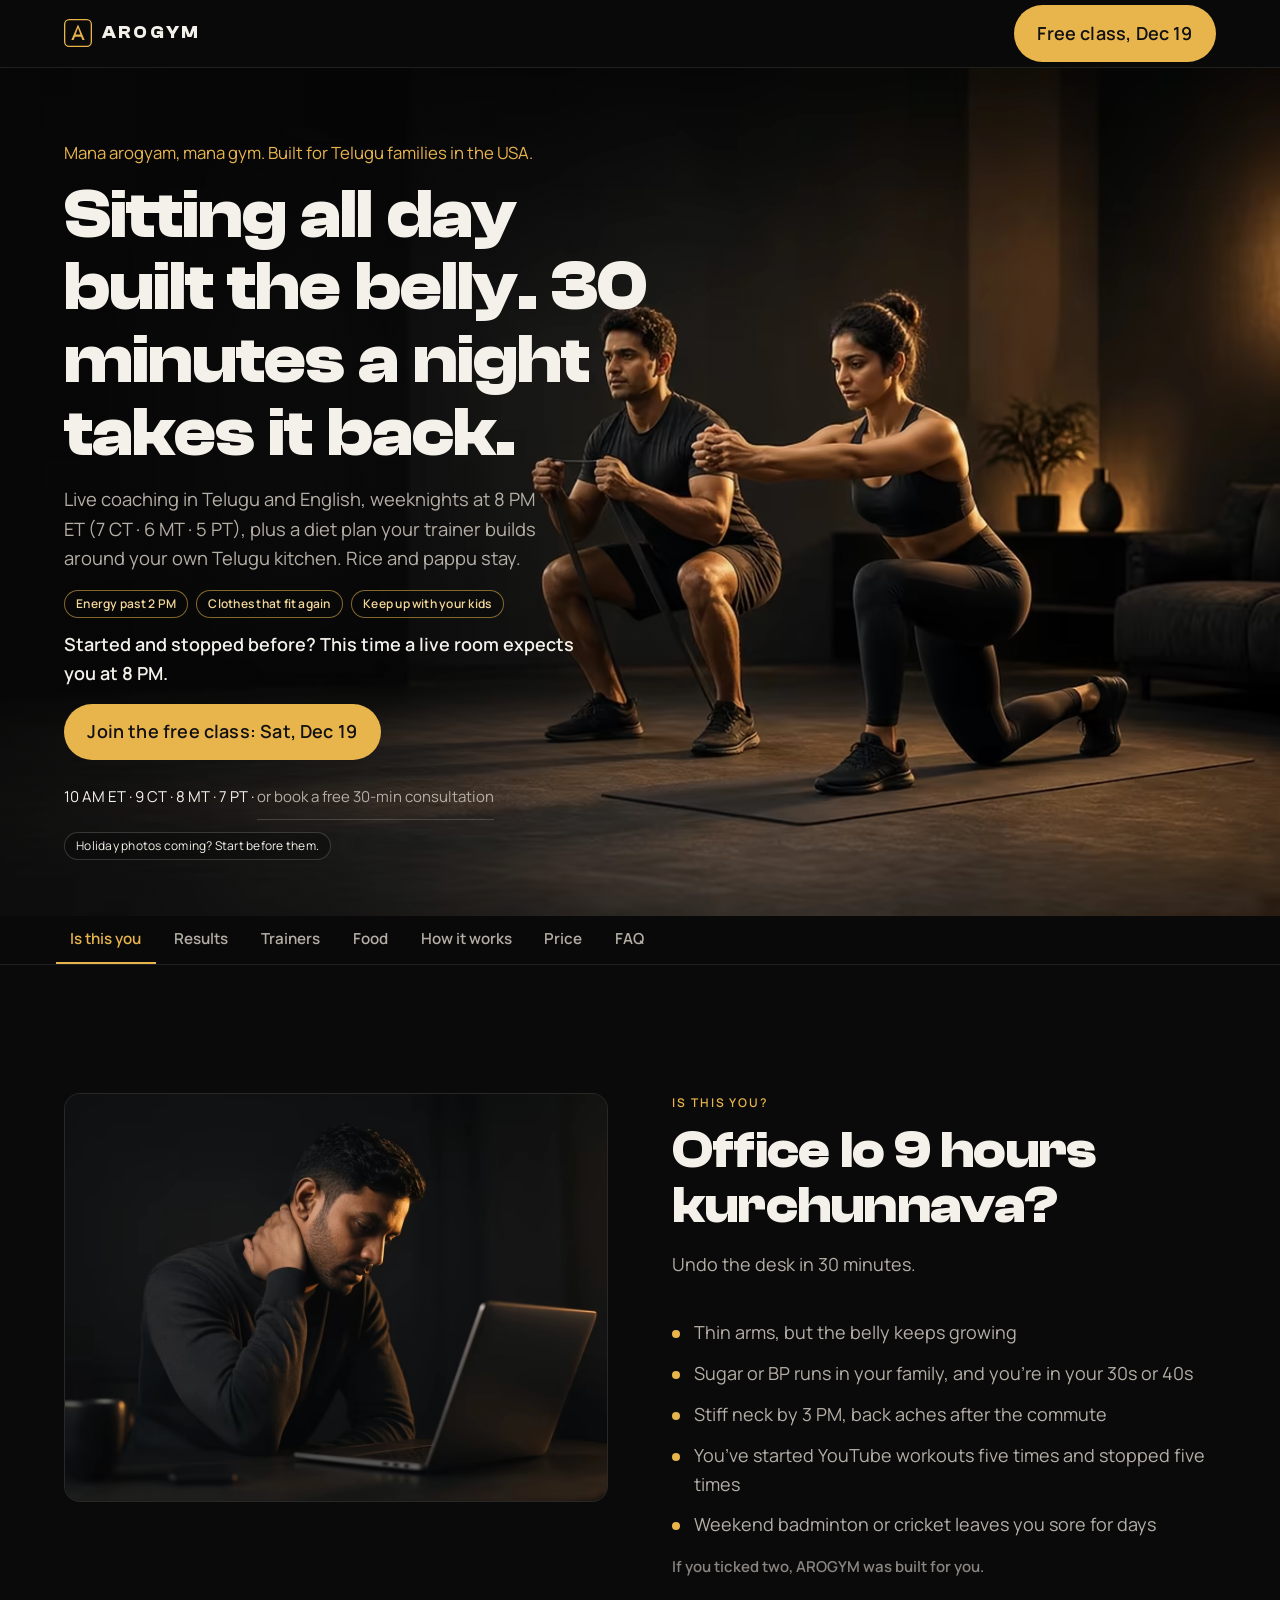
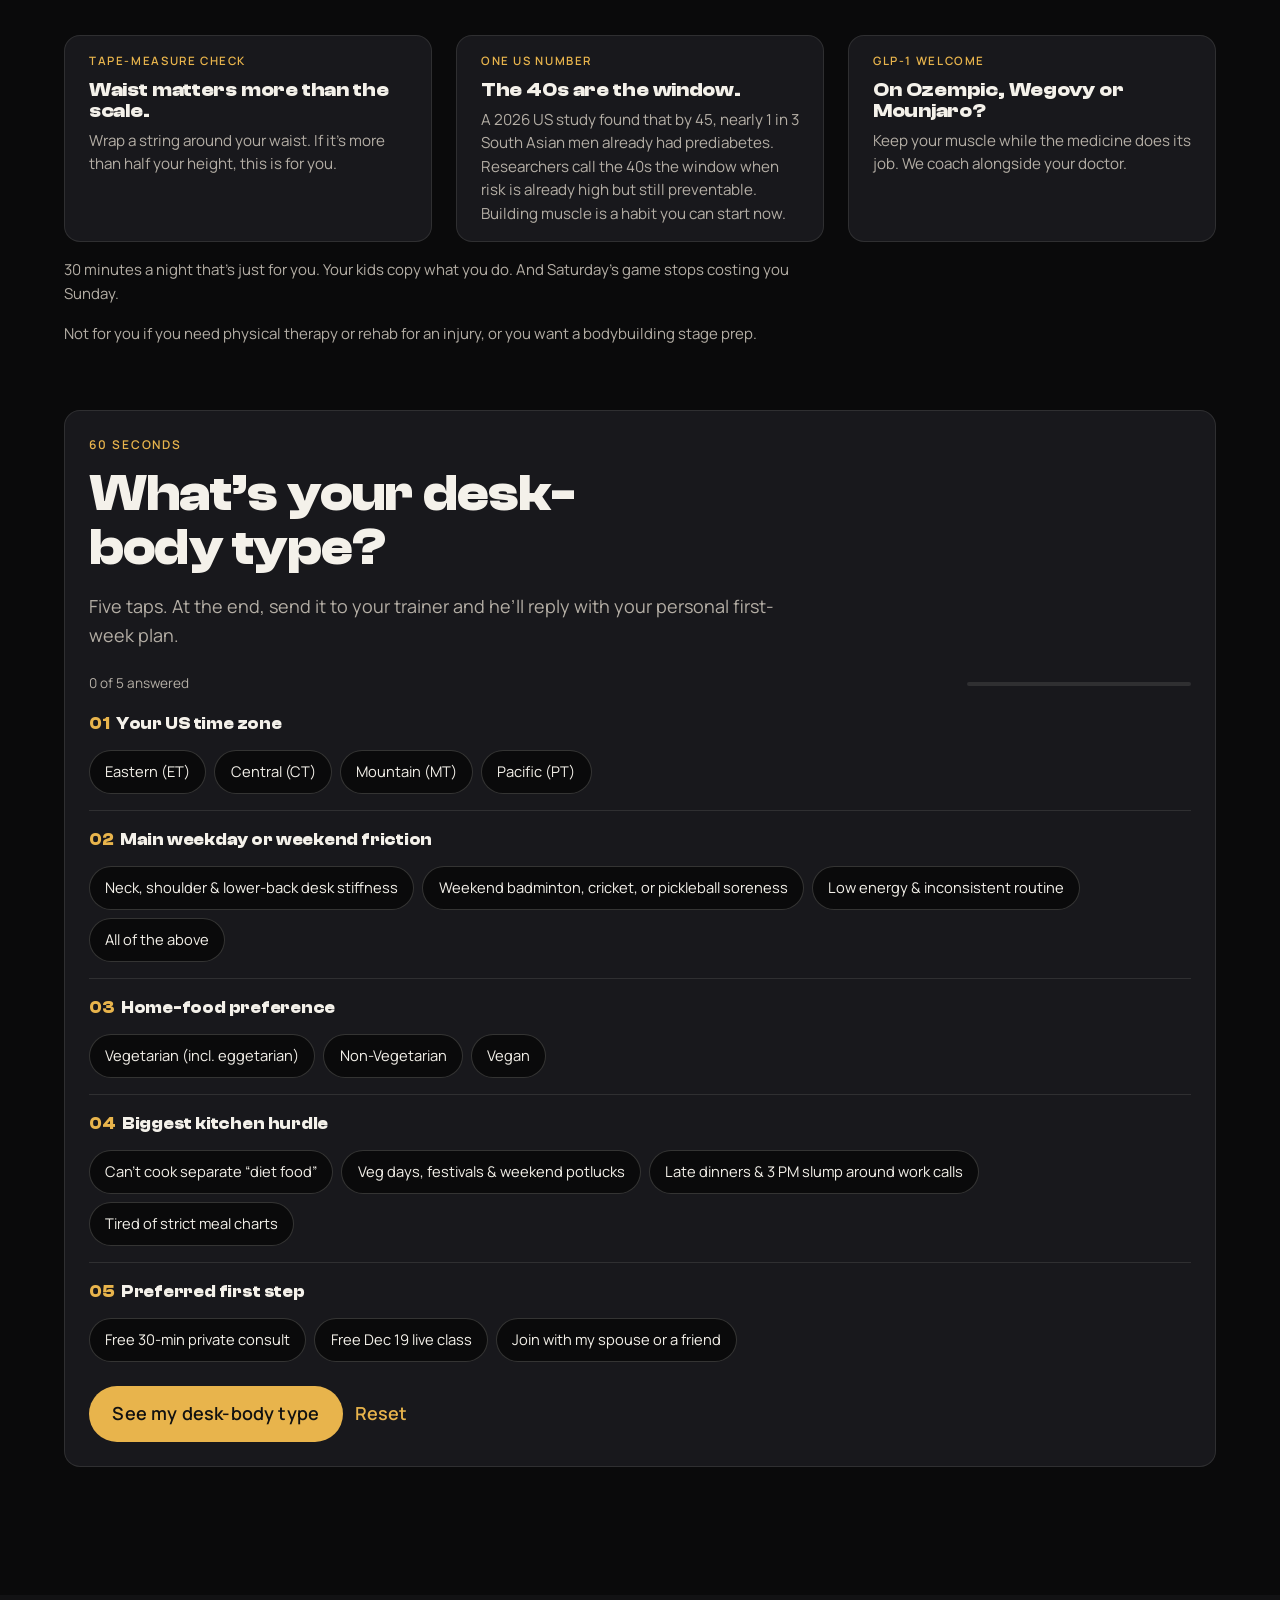
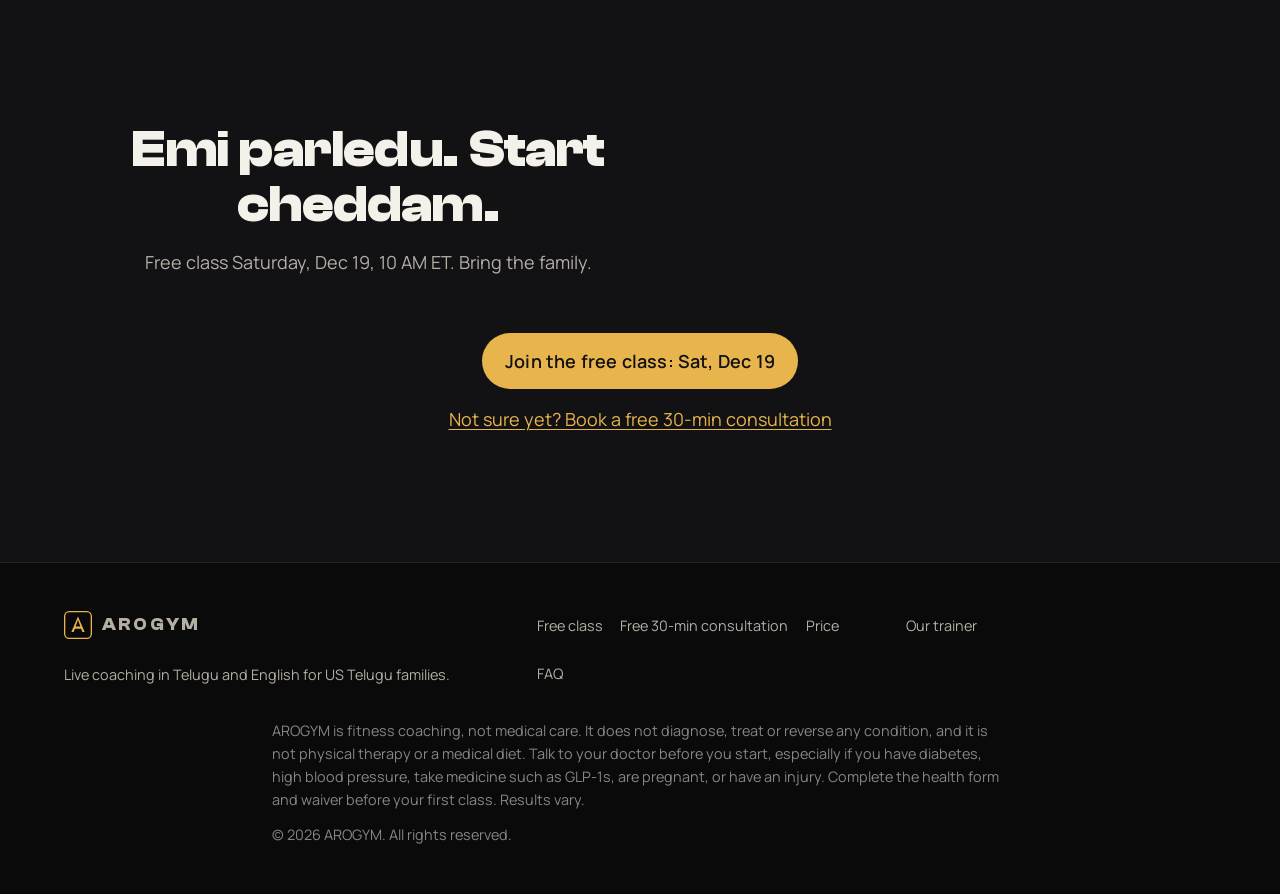
==== commit 4a6b83f8: "Replace the 3-class refund line with the free 30-min consultation. The price block, hero, closing, a" ====
--- a/site/index.html
+++ b/site/index.html
@@ -65,7 +65,7 @@
         <div class="btn-row">
           <a class="btn btn--primary" href="#how">Join the free class: Sat, Dec 19</a>
         </div>
-        <p class="hero__tertiary">10 AM ET · 9 CT · 8 MT · 7 PT · <a href="#consult">or book a 30-min call with your trainer</a></p>
+        <p class="hero__tertiary">10 AM ET · 9 CT · 8 MT · 7 PT · <a href="#consult">or book a free 30-min consultation</a></p>
         <ul class="chips">
           <li>Holiday photos coming? Start before them.</li>
           <li data-slot="couplesPrice" hidden><span data-config="couplesPriceLabel"></span></li>
@@ -374,8 +374,8 @@
           </article>
         </div>
         <div class="value-anchor reveal">
-          <p class="value-anchor__tag">Our promise</p>
-          <h3 data-config="guaranteeLabel">Come to 3 classes. If you don’t feel stronger and lighter, we refund every dollar.</h3>
+          <p class="value-anchor__tag">Not sure yet?</p>
+          <h3><a href="#consult">Book a free 30-min consultation</a></h3>
         </div>
         <!-- Hidden slot: founding families wall (real names with permission only). -->
         <div class="slot-body reveal" data-slot="foundingWall" hidden><!-- TODO: founding families --></div>
@@ -442,6 +442,7 @@
         <h2 class="section__title">Emi parledu. Start cheddam.</h2>
         <p class="section__lead">Free class Saturday, Dec 19, 10 AM ET. Bring the family.</p>
         <a class="btn btn--primary" href="#how">Join the free class: Sat, Dec 19</a>
+        <p style="margin-top:1rem"><a href="#consult">Not sure yet? Book a free 30-min consultation</a></p>
       </div>
     </section>
   </main>
@@ -458,7 +459,7 @@
       </div>
       <nav aria-label="Footer">
         <a href="#how">Free class</a>
-        <a href="#consult">Call with your trainer</a>
+        <a href="#consult">Free 30-min consultation</a>
         <a href="#pricing">Price</a>
         <a href="#faq">FAQ</a>
       </nav>
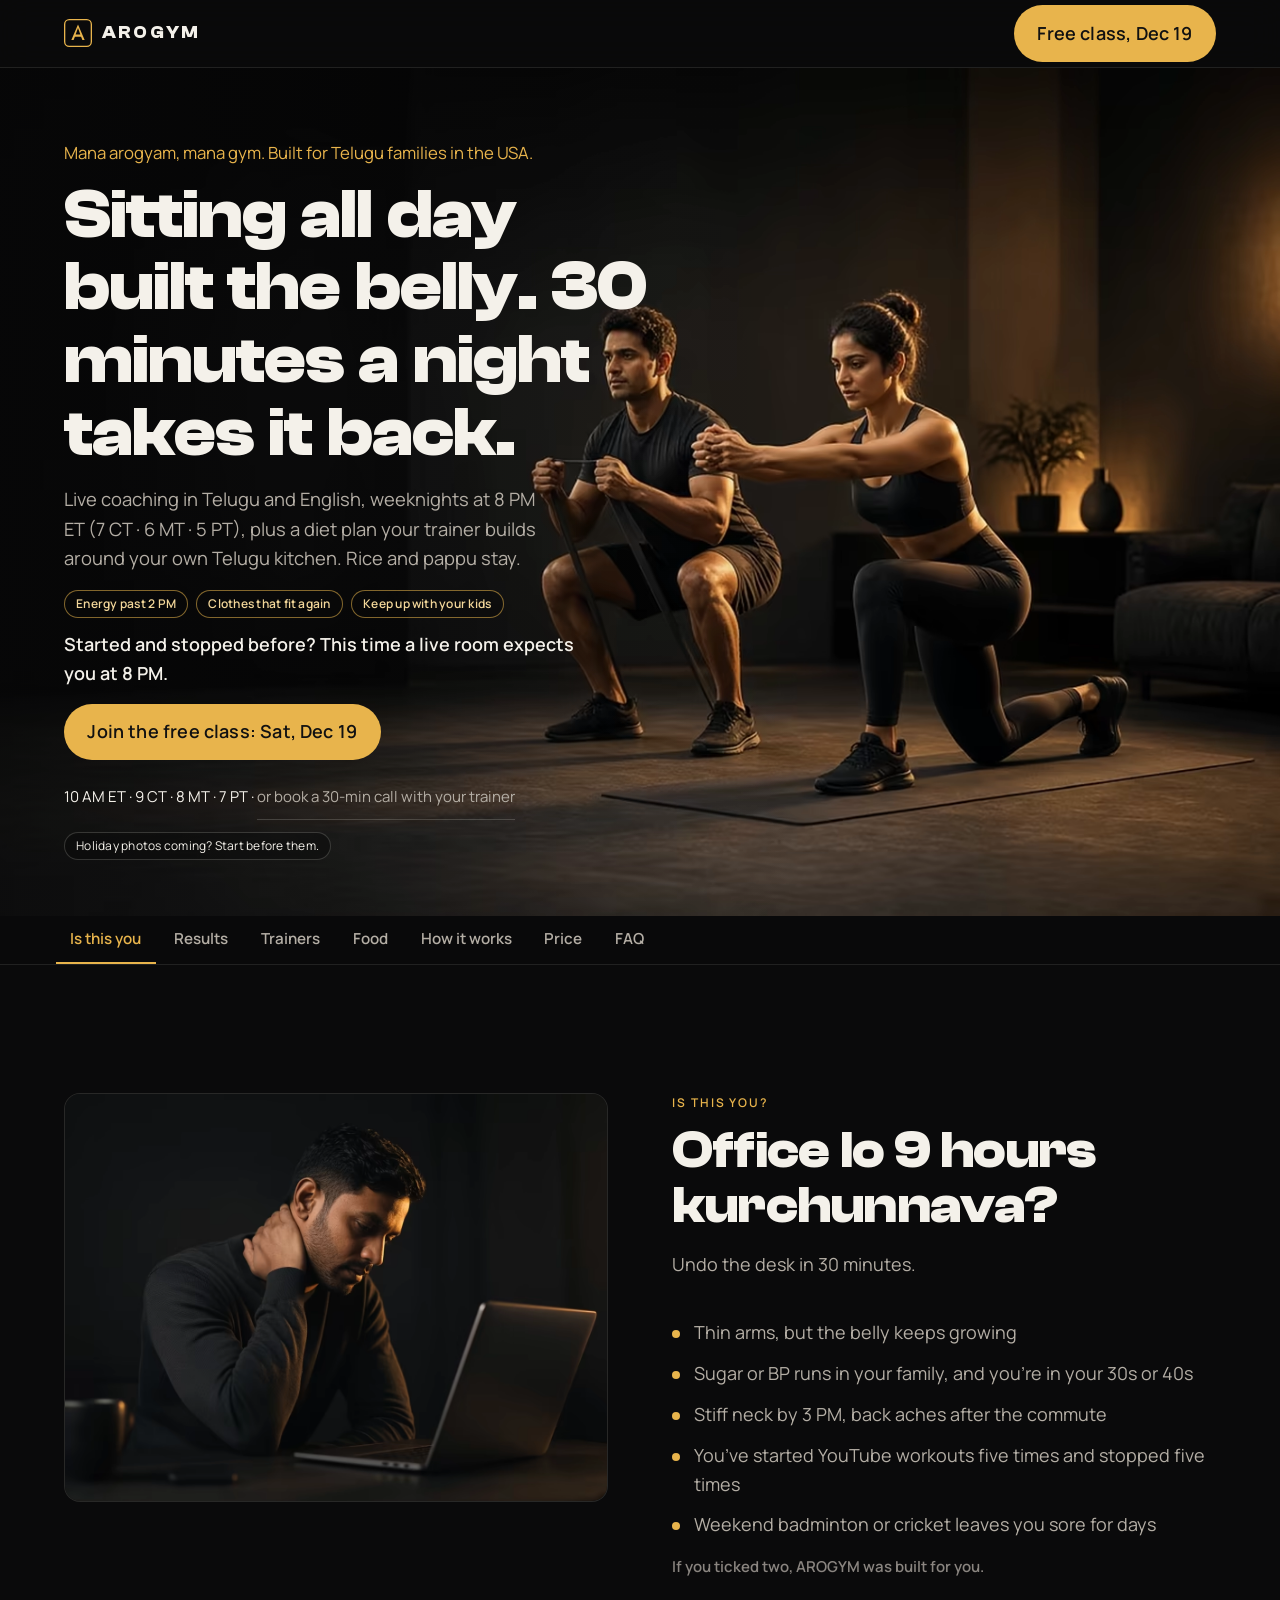
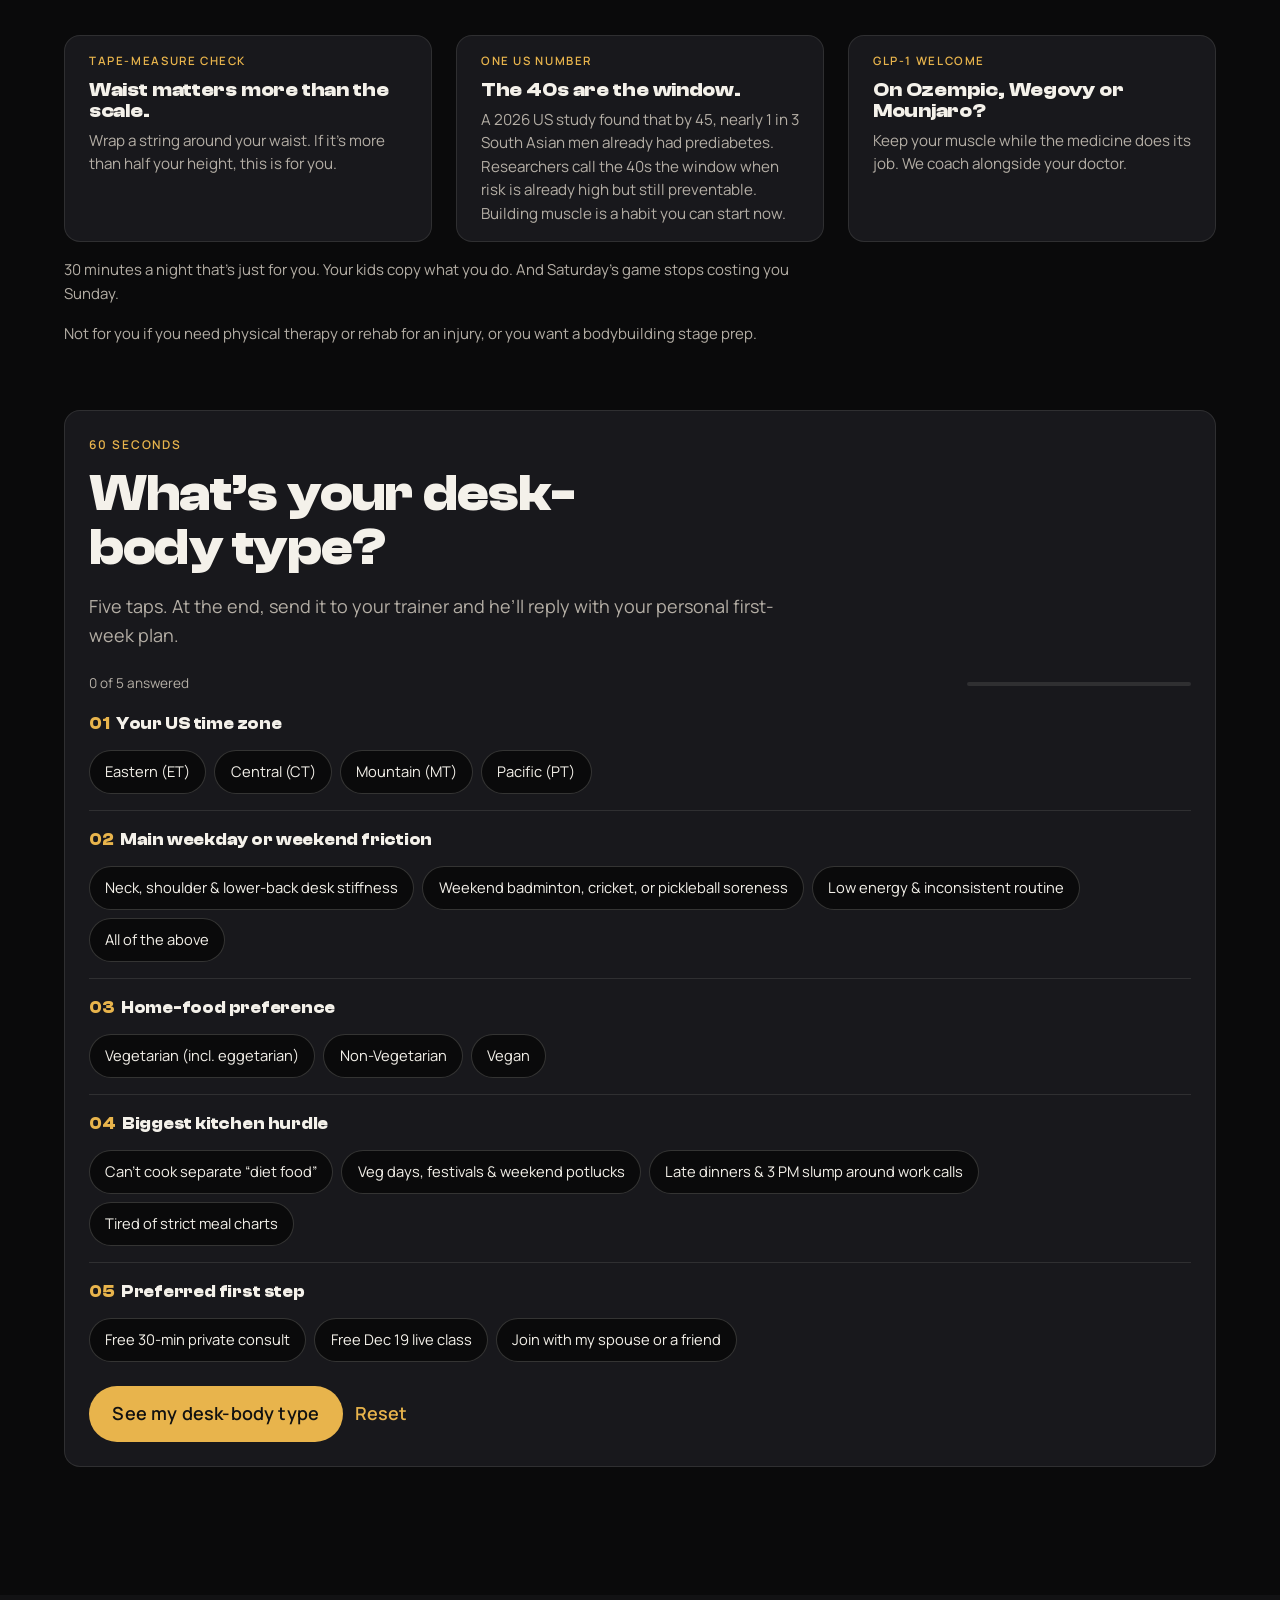
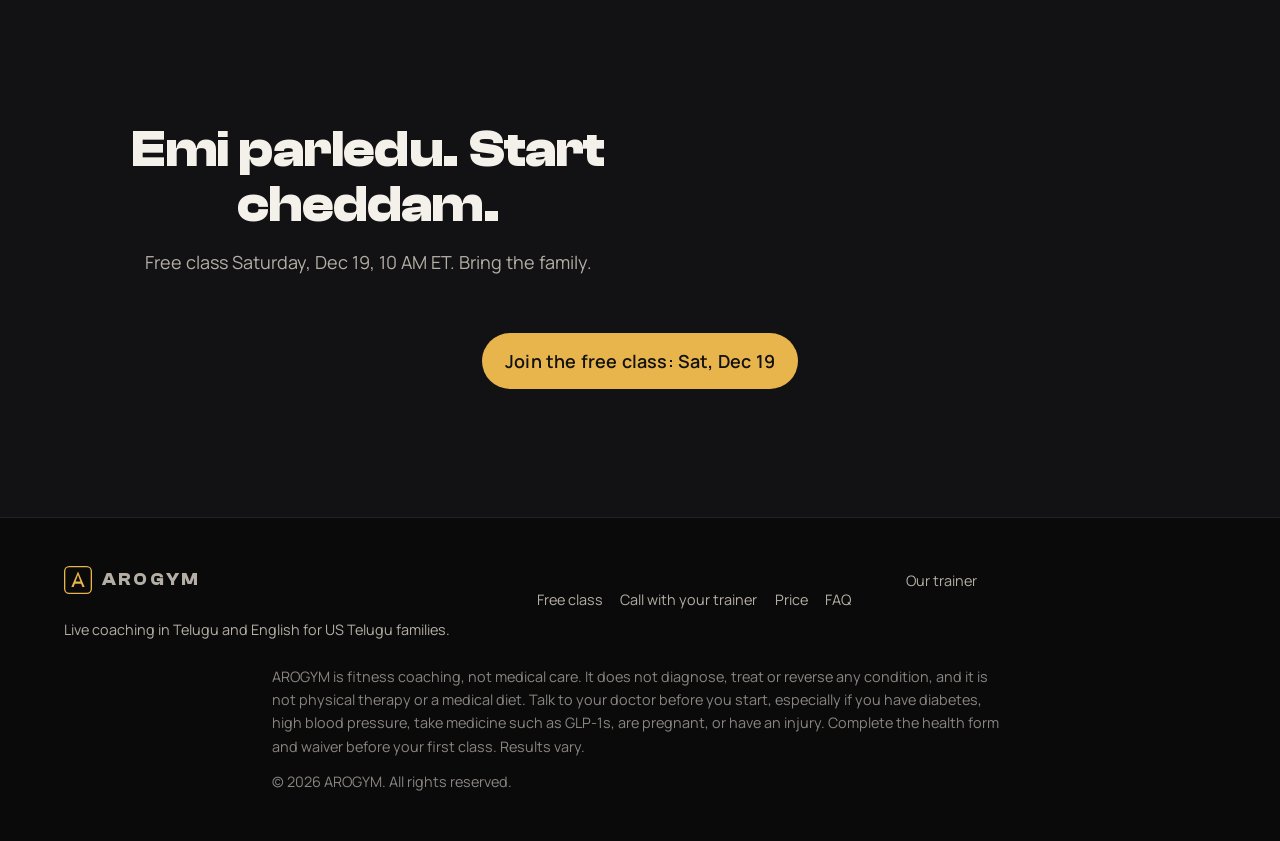
==== commit 3ae4a683: "Add dish photos to the food section. Show six Wikimedia Commons photos of Telugu and South Indian di" ====
--- a/site/index.html
+++ b/site/index.html
@@ -65,7 +65,7 @@
         <div class="btn-row">
           <a class="btn btn--primary" href="#how">Join the free class: Sat, Dec 19</a>
         </div>
-        <p class="hero__tertiary">10 AM ET · 9 CT · 8 MT · 7 PT · <a href="#consult">or book a free 30-min consultation</a></p>
+        <p class="hero__tertiary">10 AM ET · 9 CT · 8 MT · 7 PT · <a href="#consult">or book a 30-min call with your trainer</a></p>
         <ul class="chips">
           <li>Holiday photos coming? Start before them.</li>
           <li data-slot="couplesPrice" hidden><span data-config="couplesPriceLabel"></span></li>
@@ -289,6 +289,63 @@
             </ul>
           </div>
         </div>
+        <ul class="food-gallery">
+          <li>
+            <figure class="food-card">
+              <img src="images/food/hyderabadi-biryani.webp" width="800" height="600" alt="Hyderabadi dum biryani on a white plate, with raita, salan, lemon, and onion." loading="lazy" decoding="async">
+              <figcaption>
+                <span class="food-card__name">Hyderabadi biryani</span>
+                <span class="food-card__credit">Photo: <a href="https://commons.wikimedia.org/wiki/File:%22Hyderabadi_Dum_Biryani%22.jpg">Mahi Tatavarty</a>, <a href="https://creativecommons.org/licenses/by-sa/4.0/" rel="license">CC BY-SA 4.0</a></span>
+              </figcaption>
+            </figure>
+          </li>
+          <li>
+            <figure class="food-card">
+              <img src="images/food/paneer-butter-masala.webp" width="800" height="600" alt="Paneer butter masala in a metal bowl, with cream and cilantro on top." loading="lazy" decoding="async">
+              <figcaption>
+                <span class="food-card__name">Paneer butter masala</span>
+                <span class="food-card__credit">Photo: <a href="https://commons.wikimedia.org/wiki/File:Paneer_Butter_Masala_(2026).jpg">Gpkp</a>, <a href="https://creativecommons.org/licenses/by-sa/4.0/" rel="license">CC BY-SA 4.0</a></span>
+              </figcaption>
+            </figure>
+          </li>
+          <li>
+            <figure class="food-card">
+              <img src="images/food/pesarattu.webp" width="800" height="600" alt="Pesarattu, a green moong-dal dosa topped with onion and green chili." loading="lazy" decoding="async">
+              <figcaption>
+                <span class="food-card__name">Pesarattu</span>
+                <span class="food-card__credit">Photo: <a href="https://commons.wikimedia.org/wiki/File:Grean_gram_dosa.jpg">Radhikamprabhu82</a>, <a href="https://creativecommons.org/licenses/by-sa/4.0/" rel="license">CC BY-SA 4.0</a></span>
+              </figcaption>
+            </figure>
+          </li>
+          <li>
+            <figure class="food-card">
+              <img src="images/food/dosa-sambar.webp" width="800" height="600" alt="A crisp dosa on a plate with bowls of sambar and coconut chutney." loading="lazy" decoding="async">
+              <figcaption>
+                <span class="food-card__name">Dosa with sambar</span>
+                <span class="food-card__credit">Photo: <a href="https://commons.wikimedia.org/wiki/File:Masala_Dosa_with_Sambar_and_Chutney.jpg">Vanshiikaa</a>, <a href="https://creativecommons.org/licenses/by-sa/4.0/" rel="license">CC BY-SA 4.0</a></span>
+              </figcaption>
+            </figure>
+          </li>
+          <li>
+            <figure class="food-card">
+              <img src="images/food/pappu-rice.webp" width="800" height="600" alt="Yellow pappu in a bowl beside a mound of steamed rice, with onion, tomato, and lime." loading="lazy" decoding="async">
+              <figcaption>
+                <span class="food-card__name">Pappu and rice</span>
+                <span class="food-card__credit">Photo: <a href="https://commons.wikimedia.org/wiki/File:The_Dal_Chawal.jpg">Alone mask</a>, <a href="https://creativecommons.org/licenses/by-sa/4.0/" rel="license">CC BY-SA 4.0</a></span>
+              </figcaption>
+            </figure>
+          </li>
+          <li>
+            <figure class="food-card">
+              <img src="images/food/gongura-pachadi.webp" width="800" height="600" alt="Gongura pachadi, a dark green sorrel pickle, in a steel bowl." loading="lazy" decoding="async">
+              <figcaption>
+                <span class="food-card__name">Gongura pachadi</span>
+                <span class="food-card__credit">Photo: <a href="https://commons.wikimedia.org/wiki/File:Gongura_Chutney.JPG">Coolcheetahbangalore</a>, <a href="https://creativecommons.org/licenses/by-sa/4.0/" rel="license">CC BY-SA 4.0</a></span>
+              </figcaption>
+            </figure>
+          </li>
+        </ul>
+        <p class="food-gallery__note">Each photo was cropped and resized. The author and CC BY-SA 4.0 license are on the card.</p>
       </div>
     </section>
     </div>
@@ -374,8 +431,8 @@
           </article>
         </div>
         <div class="value-anchor reveal">
-          <p class="value-anchor__tag">Not sure yet?</p>
-          <h3><a href="#consult">Book a free 30-min consultation</a></h3>
+          <p class="value-anchor__tag">Our promise</p>
+          <h3 data-config="guaranteeLabel">Come to 3 classes. If you don’t feel stronger and lighter, we refund every dollar.</h3>
         </div>
         <!-- Hidden slot: founding families wall (real names with permission only). -->
         <div class="slot-body reveal" data-slot="foundingWall" hidden><!-- TODO: founding families --></div>
@@ -442,7 +499,6 @@
         <h2 class="section__title">Emi parledu. Start cheddam.</h2>
         <p class="section__lead">Free class Saturday, Dec 19, 10 AM ET. Bring the family.</p>
         <a class="btn btn--primary" href="#how">Join the free class: Sat, Dec 19</a>
-        <p style="margin-top:1rem"><a href="#consult">Not sure yet? Book a free 30-min consultation</a></p>
       </div>
     </section>
   </main>
@@ -459,7 +515,7 @@
       </div>
       <nav aria-label="Footer">
         <a href="#how">Free class</a>
-        <a href="#consult">Free 30-min consultation</a>
+        <a href="#consult">Call with your trainer</a>
         <a href="#pricing">Price</a>
         <a href="#faq">FAQ</a>
       </nav>
--- a/site/styles.css
+++ b/site/styles.css
@@ -1879,3 +1879,79 @@
 }
 @media (min-width: 1280px) { .hero__content { padding: 4.5rem 0 3.5rem; } }
 @media (min-width: 768px) and (max-width: 1023px) { .hero__content > * { text-shadow: 0 1px 12px rgba(0,0,0,0.85); } .hero__content .chips li { background: rgba(10,10,11,0.7); } }
+
+/* Food gallery — dish cards in #food only */
+.food-gallery {
+  display: flex;
+  gap: var(--space-4);
+  margin: var(--space-6) 0 0;
+  padding: 0 0 var(--space-2);
+  overflow-x: auto;
+  overscroll-behavior-x: contain;
+  scroll-snap-type: x mandatory;
+  -webkit-overflow-scrolling: touch;
+  scrollbar-width: thin;
+  scrollbar-color: rgba(232, 180, 76, 0.45) transparent;
+}
+.food-gallery > li {
+  flex: 0 0 min(78%, 17.5rem);
+  scroll-snap-align: start;
+  min-width: 0;
+}
+.food-card {
+  margin: 0;
+  height: 100%;
+  background: var(--bg-card);
+  border: 1px solid rgba(232, 180, 76, 0.28);
+  border-radius: var(--radius);
+  overflow: hidden;
+  display: flex;
+  flex-direction: column;
+}
+.food-card img {
+  width: 100%;
+  height: auto;
+  aspect-ratio: 4 / 3;
+  object-fit: cover;
+  object-position: center;
+  background: #111;
+}
+.food-card figcaption {
+  padding: 0.7rem 0.85rem 0.85rem;
+  display: grid;
+  gap: 0.25rem;
+}
+.food-card__name {
+  font-family: var(--font-display);
+  font-weight: 700;
+  color: var(--accent);
+  font-size: 1.02rem;
+  letter-spacing: -0.015em;
+  word-spacing: 0.04em;
+  line-height: 1.2;
+}
+.food-card__credit {
+  color: var(--text-dim);
+  font-size: 0.72rem;
+  line-height: 1.4;
+  font-weight: 500;
+}
+.food-card__credit a {
+  color: var(--text-muted);
+  text-decoration-thickness: 1px;
+}
+.food-gallery__note {
+  margin: var(--space-3) 0 0;
+  color: var(--text-dim);
+  font-size: 0.8rem;
+  max-width: 40rem;
+}
+@media (min-width: 768px) {
+  .food-gallery {
+    display: grid;
+    grid-template-columns: repeat(3, minmax(0, 1fr));
+    overflow: visible;
+    padding-bottom: 0;
+  }
+  .food-gallery > li { flex: none; }
+}
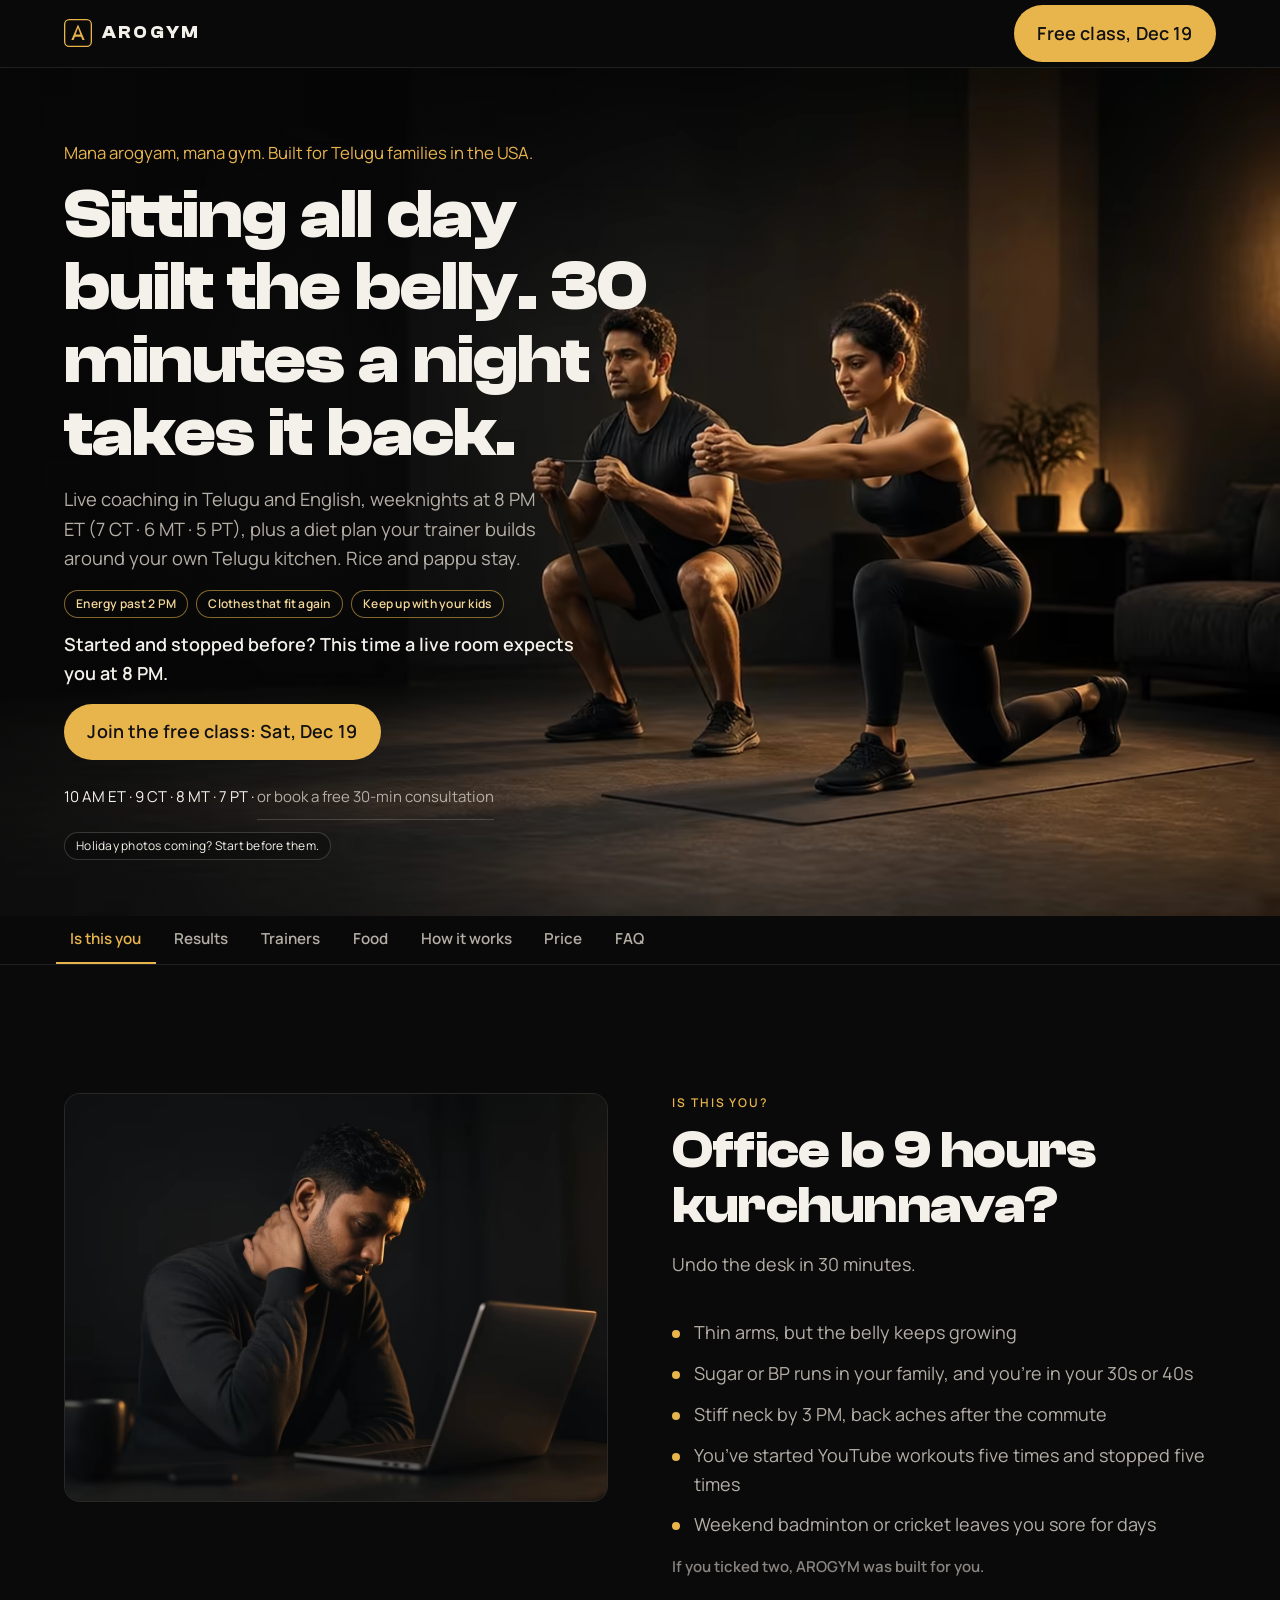
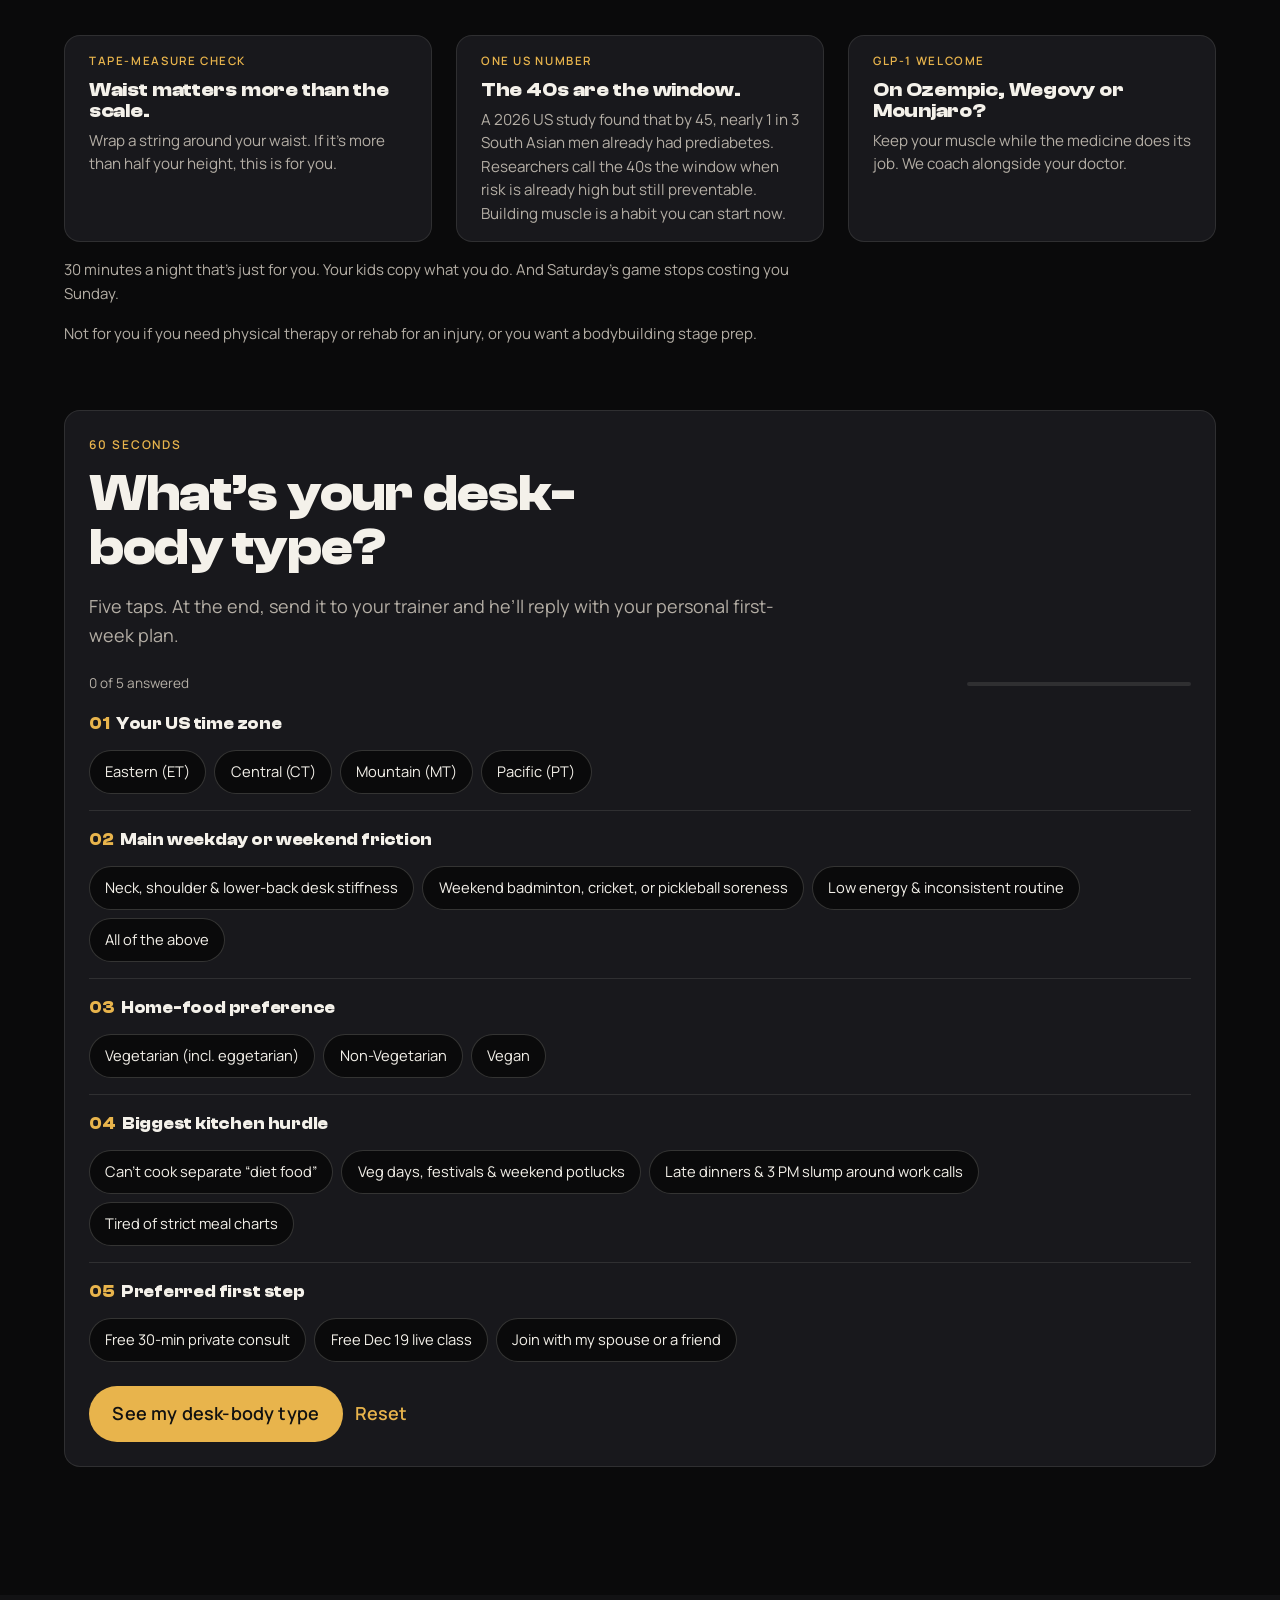
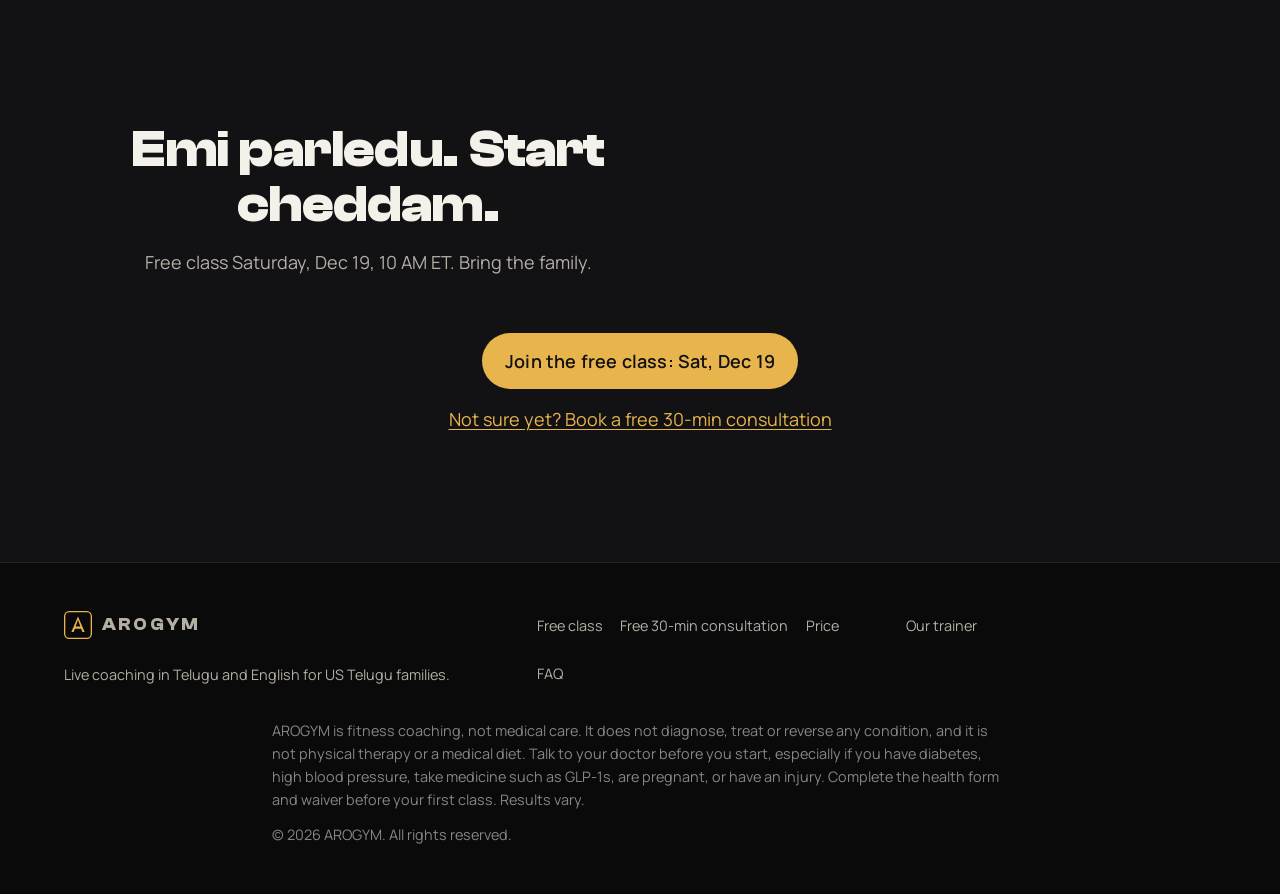
==== commit 2df7d92a: "Merge main into the consultation branch. Keeps the food gallery from #17 while the consultation copy" ====
--- a/site/index.html
+++ b/site/index.html
@@ -65,7 +65,7 @@
         <div class="btn-row">
           <a class="btn btn--primary" href="#how">Join the free class: Sat, Dec 19</a>
         </div>
-        <p class="hero__tertiary">10 AM ET · 9 CT · 8 MT · 7 PT · <a href="#consult">or book a 30-min call with your trainer</a></p>
+        <p class="hero__tertiary">10 AM ET · 9 CT · 8 MT · 7 PT · <a href="#consult">or book a free 30-min consultation</a></p>
         <ul class="chips">
           <li>Holiday photos coming? Start before them.</li>
           <li data-slot="couplesPrice" hidden><span data-config="couplesPriceLabel"></span></li>
@@ -431,8 +431,8 @@
           </article>
         </div>
         <div class="value-anchor reveal">
-          <p class="value-anchor__tag">Our promise</p>
-          <h3 data-config="guaranteeLabel">Come to 3 classes. If you don’t feel stronger and lighter, we refund every dollar.</h3>
+          <p class="value-anchor__tag">Not sure yet?</p>
+          <h3><a href="#consult">Book a free 30-min consultation</a></h3>
         </div>
         <!-- Hidden slot: founding families wall (real names with permission only). -->
         <div class="slot-body reveal" data-slot="foundingWall" hidden><!-- TODO: founding families --></div>
@@ -499,6 +499,7 @@
         <h2 class="section__title">Emi parledu. Start cheddam.</h2>
         <p class="section__lead">Free class Saturday, Dec 19, 10 AM ET. Bring the family.</p>
         <a class="btn btn--primary" href="#how">Join the free class: Sat, Dec 19</a>
+        <p style="margin-top:1rem"><a href="#consult">Not sure yet? Book a free 30-min consultation</a></p>
       </div>
     </section>
   </main>
@@ -515,7 +516,7 @@
       </div>
       <nav aria-label="Footer">
         <a href="#how">Free class</a>
-        <a href="#consult">Call with your trainer</a>
+        <a href="#consult">Free 30-min consultation</a>
         <a href="#pricing">Price</a>
         <a href="#faq">FAQ</a>
       </nav>
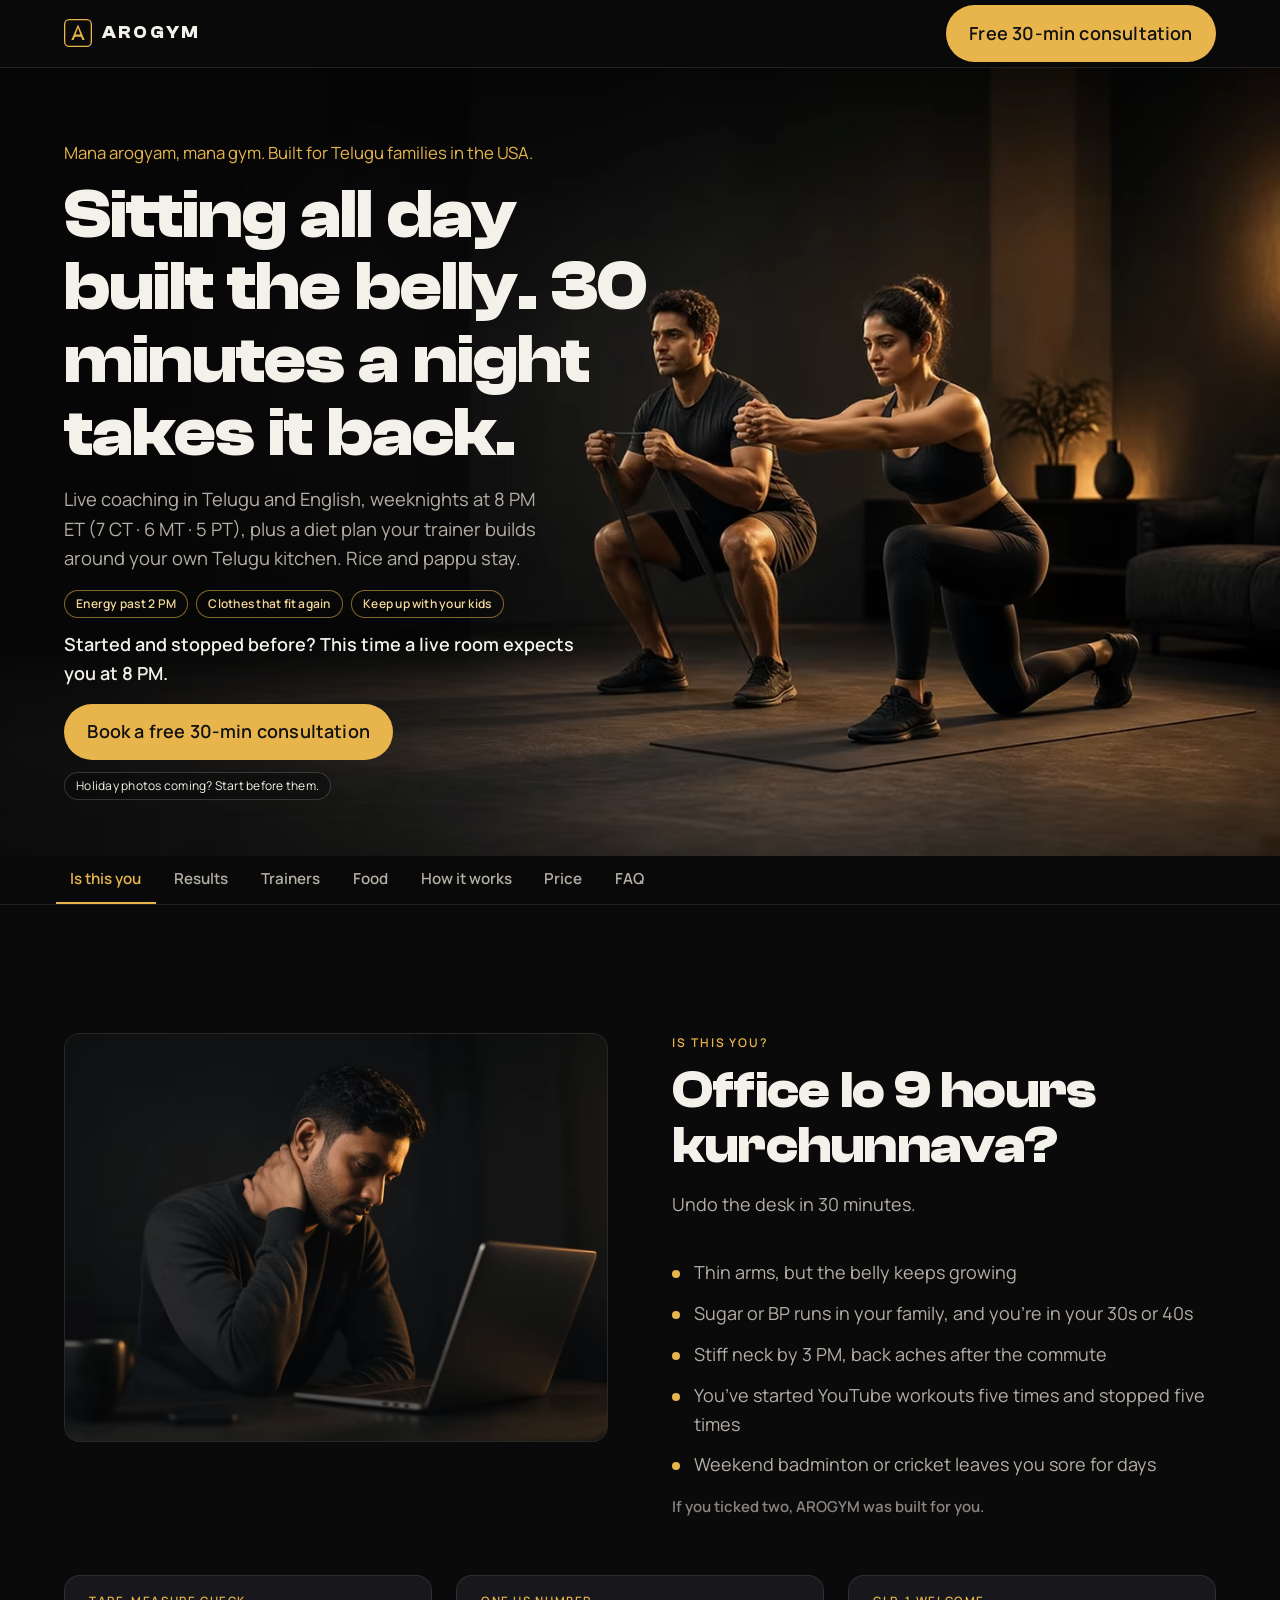
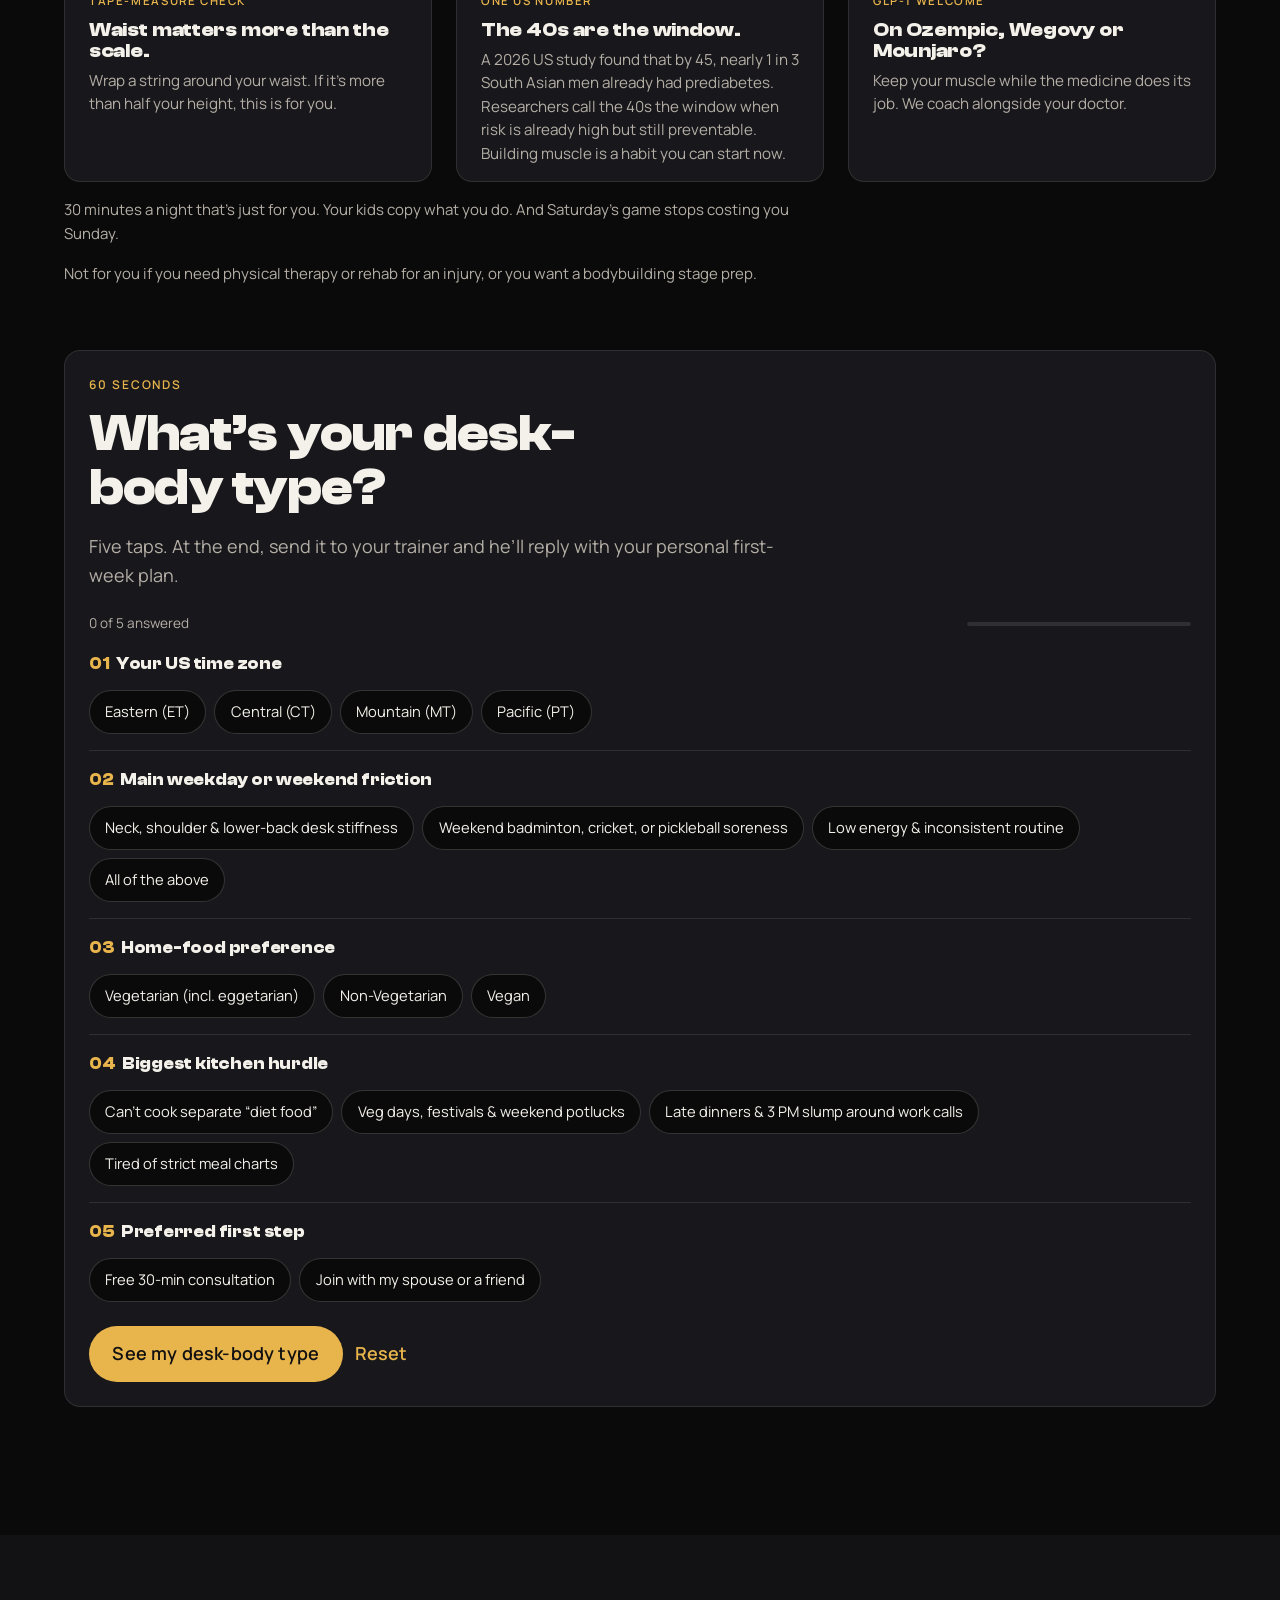
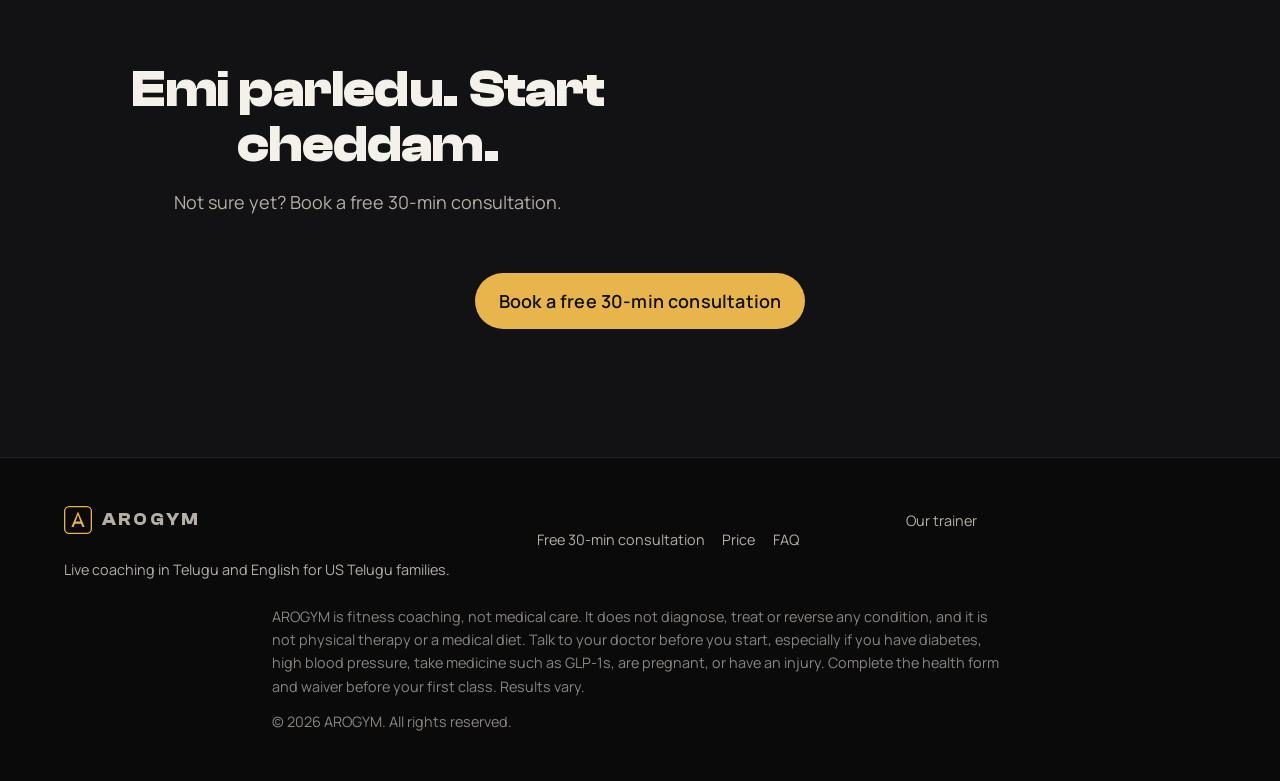
==== commit ffefffaa: "Replace the Dec 19 class with the Calendly consultation. Consultation links open the Calendly URL in" ====
--- a/site/index.html
+++ b/site/index.html
@@ -5,21 +5,21 @@
   <meta name="viewport" content="width=device-width, initial-scale=1">
   <script>document.documentElement.classList.replace("no-js","js");</script>
   <title>AROGYM — Lose the desk belly. Keep your rice. Live Telugu coaching in the US</title>
-  <meta name="description" content="30-minute live Zoom classes in Telugu and English, weeknights at 8 PM ET, with our trainer. Free class Saturday, Dec 19. 30-day challenge starts Jan 4: $49 for 22 live classes.">
+  <meta name="description" content="30-minute live Zoom classes in Telugu and English, weeknights at 8 PM ET, with our trainer. Book a free 30-min consultation. 30-day challenge starts Jan 4: $49 for 22 live classes.">
   <meta name="theme-color" content="#0a0a0b">
   <link rel="canonical" href="https://arogym.pages.dev/">
   <meta property="og:type" content="website">
   <meta property="og:url" content="https://arogym.pages.dev/">
   <meta property="og:site_name" content="AROGYM">
   <meta property="og:title" content="AROGYM — Mana arogyam, mana gym.">
-  <meta property="og:description" content="Lose the desk belly. Keep your rice. Live Zoom classes in Telugu and English for US Telugu professionals and families. Free class Sat, Dec 19.">
+  <meta property="og:description" content="Lose the desk belly. Keep your rice. Live Zoom classes in Telugu and English for US Telugu professionals and families. Book a free 30-min consultation.">
   <meta property="og:image" content="https://arogym.pages.dev/img/og-brand-hero.jpg">
   <meta property="og:image:width" content="1200">
   <meta property="og:image:height" content="630">
   <meta property="og:image:alt" content="Two adults training together in a calm dark home studio — AROGYM coaching for strength and mobility.">
   <meta name="twitter:card" content="summary_large_image">
   <meta name="twitter:title" content="AROGYM — Mana arogyam, mana gym.">
-  <meta name="twitter:description" content="Lose the desk belly. Keep your rice. Free live class Sat, Dec 19, 10 AM ET.">
+  <meta name="twitter:description" content="Lose the desk belly. Keep your rice. Book a free 30-min consultation.">
   <meta name="twitter:image" content="https://arogym.pages.dev/img/og-brand-hero.jpg">
   <link rel="icon" href="favicon.svg" type="image/svg+xml">
   <link rel="preload" href="fonts/clash-display-700.woff2" as="font" type="font/woff2" crossorigin>
@@ -37,7 +37,7 @@
         <img class="wordmark__mark" src="img/mark.svg" width="32" height="32" alt="">
         <span class="wordmark__name">AROGYM</span>
       </a>
-      <a class="btn btn--primary nav__cta" href="#how">Free class, Dec 19</a>
+      <a class="btn btn--primary nav__cta" href="#consult" data-config="calendlyUrl" data-config-mode="href" data-config-blank="true">Free 30-min consultation</a>
     </div>
   </header>
 
@@ -63,9 +63,8 @@
         </ul>
         <p class="hero__restart">Started and stopped before? This time a live room expects you at 8 PM.</p>
         <div class="btn-row">
-          <a class="btn btn--primary" href="#how">Join the free class: Sat, Dec 19</a>
-        </div>
-        <p class="hero__tertiary">10 AM ET · 9 CT · 8 MT · 7 PT · <a href="#consult">or book a free 30-min consultation</a></p>
+          <a class="btn btn--primary" href="#consult" data-config="calendlyUrl" data-config-mode="href" data-config-blank="true">Book a free 30-min consultation</a>
+        </div>
         <ul class="chips">
           <li>Holiday photos coming? Start before them.</li>
           <li data-slot="couplesPrice" hidden><span data-config="couplesPriceLabel"></span></li>
@@ -139,7 +138,7 @@
             <p class="section__lead">Five taps. At the end, send it to your trainer and he’ll reply with your personal first-week plan.</p>
           </div>
           <div id="fitcheck-app" class="fitcheck__app">
-            <p class="consult__fallback">The quiz needs JavaScript. Jump to the <a href="#consult">30-min call with your trainer</a> instead.</p>
+            <p class="consult__fallback">The quiz needs JavaScript. Jump to the <a href="#consult" data-config="calendlyUrl" data-config-mode="href" data-config-blank="true">free 30-min consultation</a> instead.</p>
           </div>
         </div>
       </div>
@@ -284,6 +283,7 @@
             <p class="section__kicker te">మన ఇంటి భోజనం</p>
             <h2 class="section__title">Mee food stays. No foreign meal plans. No quitting rice.</h2>
             <p class="section__lead">Pappu-annam, pesarattu, chicken curry, curd rice: we work with what your family already eats. Small swaps, more protein, smarter portions, and a plan for Sankranti sweets.</p>
+            <p class="section__lead">No fixed recipes or diet charts. Your trainer customizes your plan around the Telugu food you usually cook at home.</p>
             <ul class="chips chips--static">
               <li>Veg</li><li>Non-veg</li><li>Eggetarian</li><li>Vegan</li>
             </ul>
@@ -357,12 +357,11 @@
         <p class="section__kicker reveal">How it works</p>
         <h2 class="section__title reveal">Ela pani chestundi? 3 steps.</h2>
         <ol class="steps steps--three">
-          <li class="step reveal" id="free-class">
+          <li class="step reveal">
             <div class="step__num" aria-hidden="true">01</div>
-            <h3>Try a free class</h3>
-            <p><span data-config="tasterDateLabel">Saturday, December 19, 2026</span>, 10 AM ET · 9 CT · 8 MT · 7 PT. Bring your spouse, your amma, your roommate.</p>
-            <!-- TODO: Tally free-class registration -->
-            <a class="btn btn--primary" href="#" data-config="tallyTaster" data-config-mode="href" data-todo="tally-taster">Save my spot, Dec 19</a>
+            <h3>Book a free 30-min consultation</h3>
+            <p>Talk with your trainer about your week and the food you already cook. Bring your spouse, your amma, your roommate.</p>
+            <a class="btn btn--primary" href="#consult" data-config="calendlyUrl" data-config-mode="href" data-config-blank="true">Book a free 30-min consultation</a>
           </li>
           <li class="step reveal">
             <div class="step__num" aria-hidden="true">02</div>
@@ -392,7 +391,7 @@
           </div>
           <div id="consult-prefill-banner" class="consult__prefill-banner" hidden></div>
           <div id="consult-booking" class="consult__booking">
-            <p class="consult__fallback">The time picker needs JavaScript. <a href="#trainers">Message our trainer on Instagram</a> with your US time zone and a few times that work.</p>
+            <p class="consult__fallback">The time picker needs JavaScript. <a href="#consult" data-config="calendlyUrl" data-config-mode="href" data-config-blank="true">Book a free 30-min consultation</a>, or <a href="#trainers">message our trainer</a> with your US time zone and a few times that work.</p>
           </div>
         </div>
       </div>
@@ -432,7 +431,7 @@
         </div>
         <div class="value-anchor reveal">
           <p class="value-anchor__tag">Not sure yet?</p>
-          <h3><a href="#consult">Book a free 30-min consultation</a></h3>
+          <h3><a href="#consult" data-config="calendlyUrl" data-config-mode="href" data-config-blank="true">Book a free 30-min consultation</a></h3>
         </div>
         <!-- Hidden slot: founding families wall (real names with permission only). -->
         <div class="slot-body reveal" data-slot="foundingWall" hidden><!-- TODO: founding families --></div>
@@ -497,9 +496,8 @@
     <section class="section section--alt" id="start">
       <div class="wrap closing reveal">
         <h2 class="section__title">Emi parledu. Start cheddam.</h2>
-        <p class="section__lead">Free class Saturday, Dec 19, 10 AM ET. Bring the family.</p>
-        <a class="btn btn--primary" href="#how">Join the free class: Sat, Dec 19</a>
-        <p style="margin-top:1rem"><a href="#consult">Not sure yet? Book a free 30-min consultation</a></p>
+        <p class="section__lead">Not sure yet? Book a free 30-min consultation.</p>
+        <a class="btn btn--primary" href="#consult" data-config="calendlyUrl" data-config-mode="href" data-config-blank="true">Book a free 30-min consultation</a>
       </div>
     </section>
   </main>
@@ -515,8 +513,7 @@
         <p class="footer__blurb">Live coaching in Telugu and English for US Telugu families.</p>
       </div>
       <nav aria-label="Footer">
-        <a href="#how">Free class</a>
-        <a href="#consult">Free 30-min consultation</a>
+        <a href="#consult" data-config="calendlyUrl" data-config-mode="href" data-config-blank="true">Free 30-min consultation</a>
         <a href="#pricing">Price</a>
         <a href="#faq">FAQ</a>
       </nav>
@@ -535,9 +532,9 @@
     </div>
   </footer>
 
-  <div class="cta-bar" role="region" aria-label="Free class">
-    <p class="cta-bar__meta"><strong>Free class · Sat, Dec 19</strong><br>10 AM ET · 7 AM PT</p>
-    <a class="btn btn--primary" href="#how">Join free</a>
+  <div class="cta-bar" role="region" aria-label="Free consultation">
+    <p class="cta-bar__meta"><strong>Free 30-min consultation</strong></p>
+    <a class="btn btn--primary" href="#consult" data-config="calendlyUrl" data-config-mode="href" data-config-blank="true">Book now</a>
   </div>
 
   <script src="config.js" defer></script>
--- a/site/styles.css
+++ b/site/styles.css
@@ -752,22 +752,6 @@
 .price-card.is-closed .btn { opacity: 0.55; pointer-events: none; }
 .price-note { margin-top: var(--space-5); color: var(--text-dim); font-size: 0.9375rem; }
 
-/* Taster */
-.taster {
-  background: var(--bg-card);
-  border: 1px solid var(--line);
-  border-radius: var(--radius);
-  padding: var(--space-5);
-  display: grid;
-  gap: var(--space-5);
-}
-.taster__when {
-  font-family: var(--font-display);
-  font-weight: 700;
-  font-size: 1.35rem;
-  letter-spacing: -0.02em;
-}
-
 /* FAQ */
 .faq { display: grid; gap: 0; border-top: 1px solid var(--line); }
 .faq details {
@@ -1704,7 +1688,6 @@
   .schedule { grid-template-columns: 1.1fr 0.9fr; }
   .schedule td:first-child { white-space: nowrap; padding-right: 1.5rem; }
   .price-grid { grid-template-columns: 1fr 1fr; gap: var(--space-5); }
-  .taster { grid-template-columns: 1.3fr 0.7fr; align-items: center; padding: var(--space-6); }
   .consult {
     grid-template-columns: 1fr;
     padding: var(--space-6);
@@ -1784,8 +1767,6 @@
 #is-this-you .pref-grid { margin-top: var(--space-6); }
 #is-this-you .get-list { margin: var(--space-4) 0; }
 #fit-check { margin-top: var(--space-7, 4rem); scroll-margin-top: 5rem; }
-#free-class { scroll-margin-top: 5rem; }
-#free-class .btn { margin-top: var(--space-3, 0.75rem); }
 .chips--static { margin-top: var(--space-4); }
 #trainers .team-grid { grid-template-columns: 1fr; max-width: 60rem; }
 #trainers .team-card .section__title { margin: 0.25rem 0 0.75rem; }
